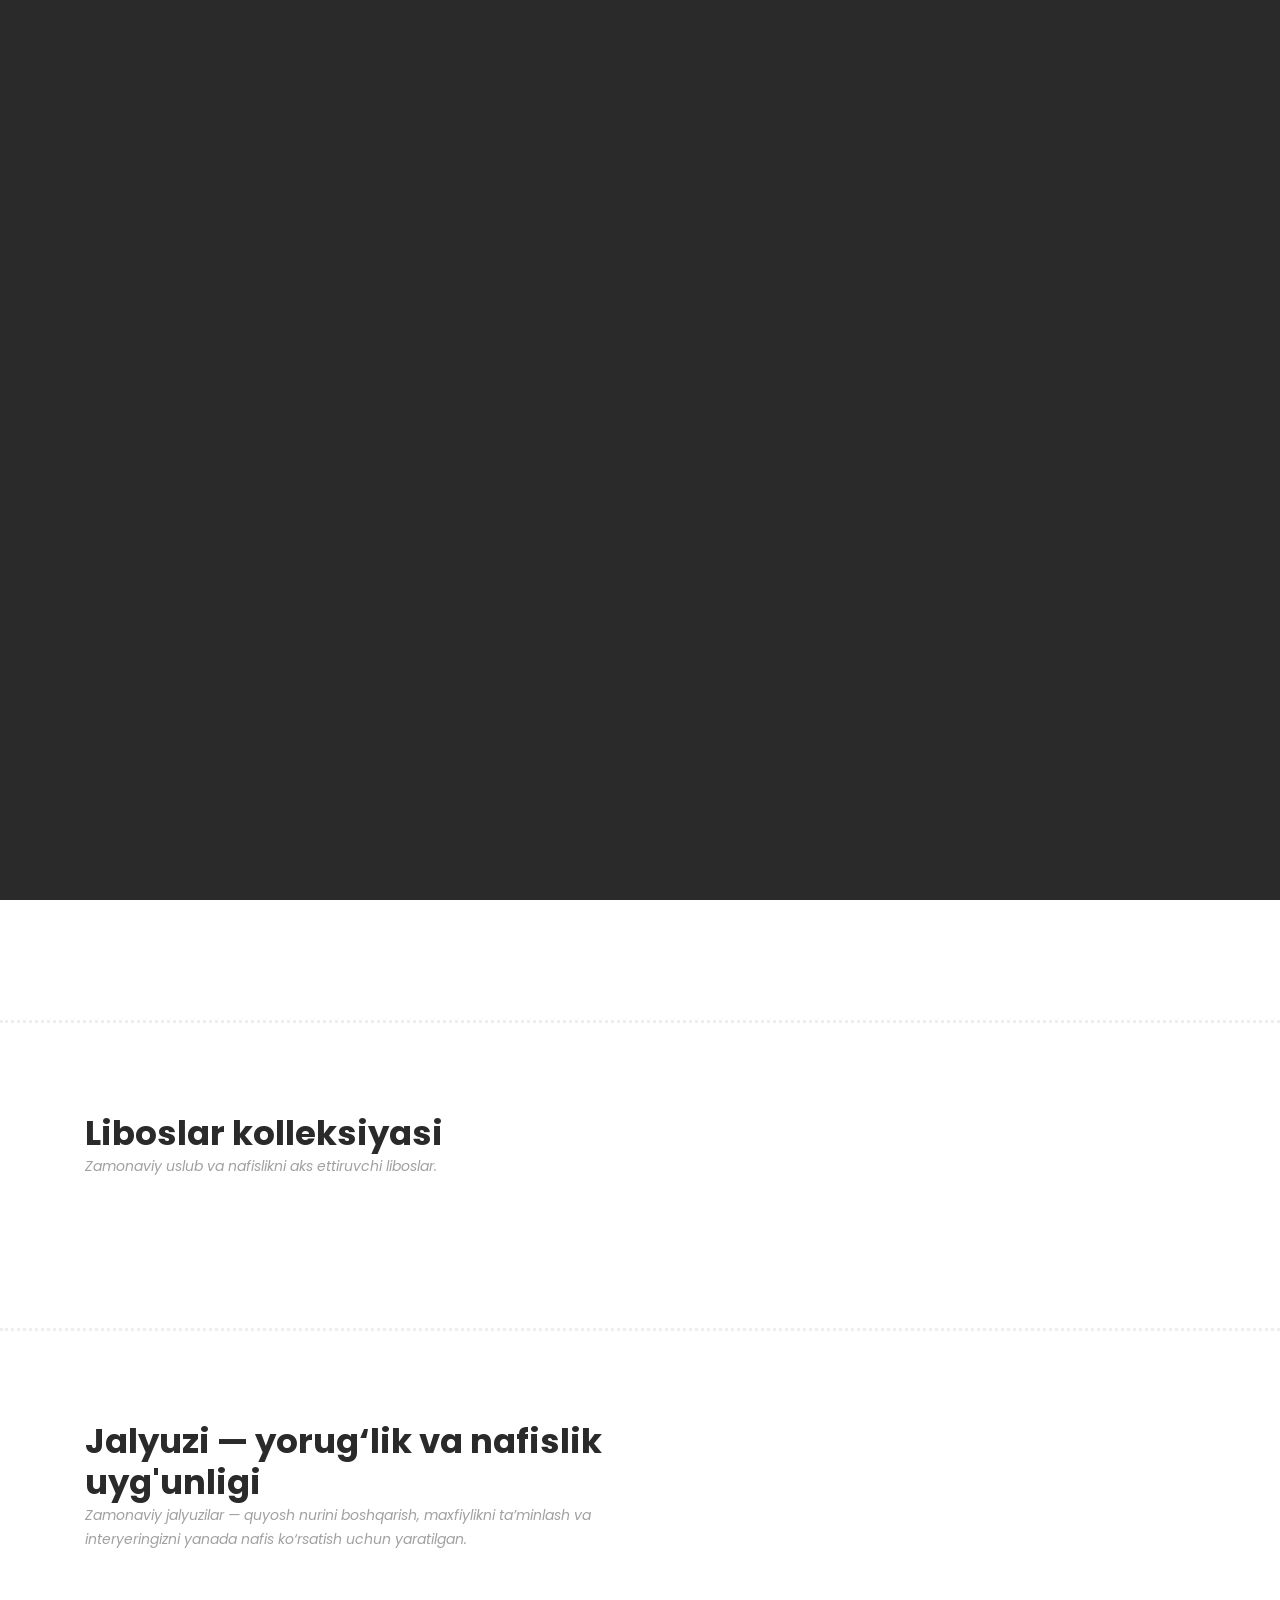
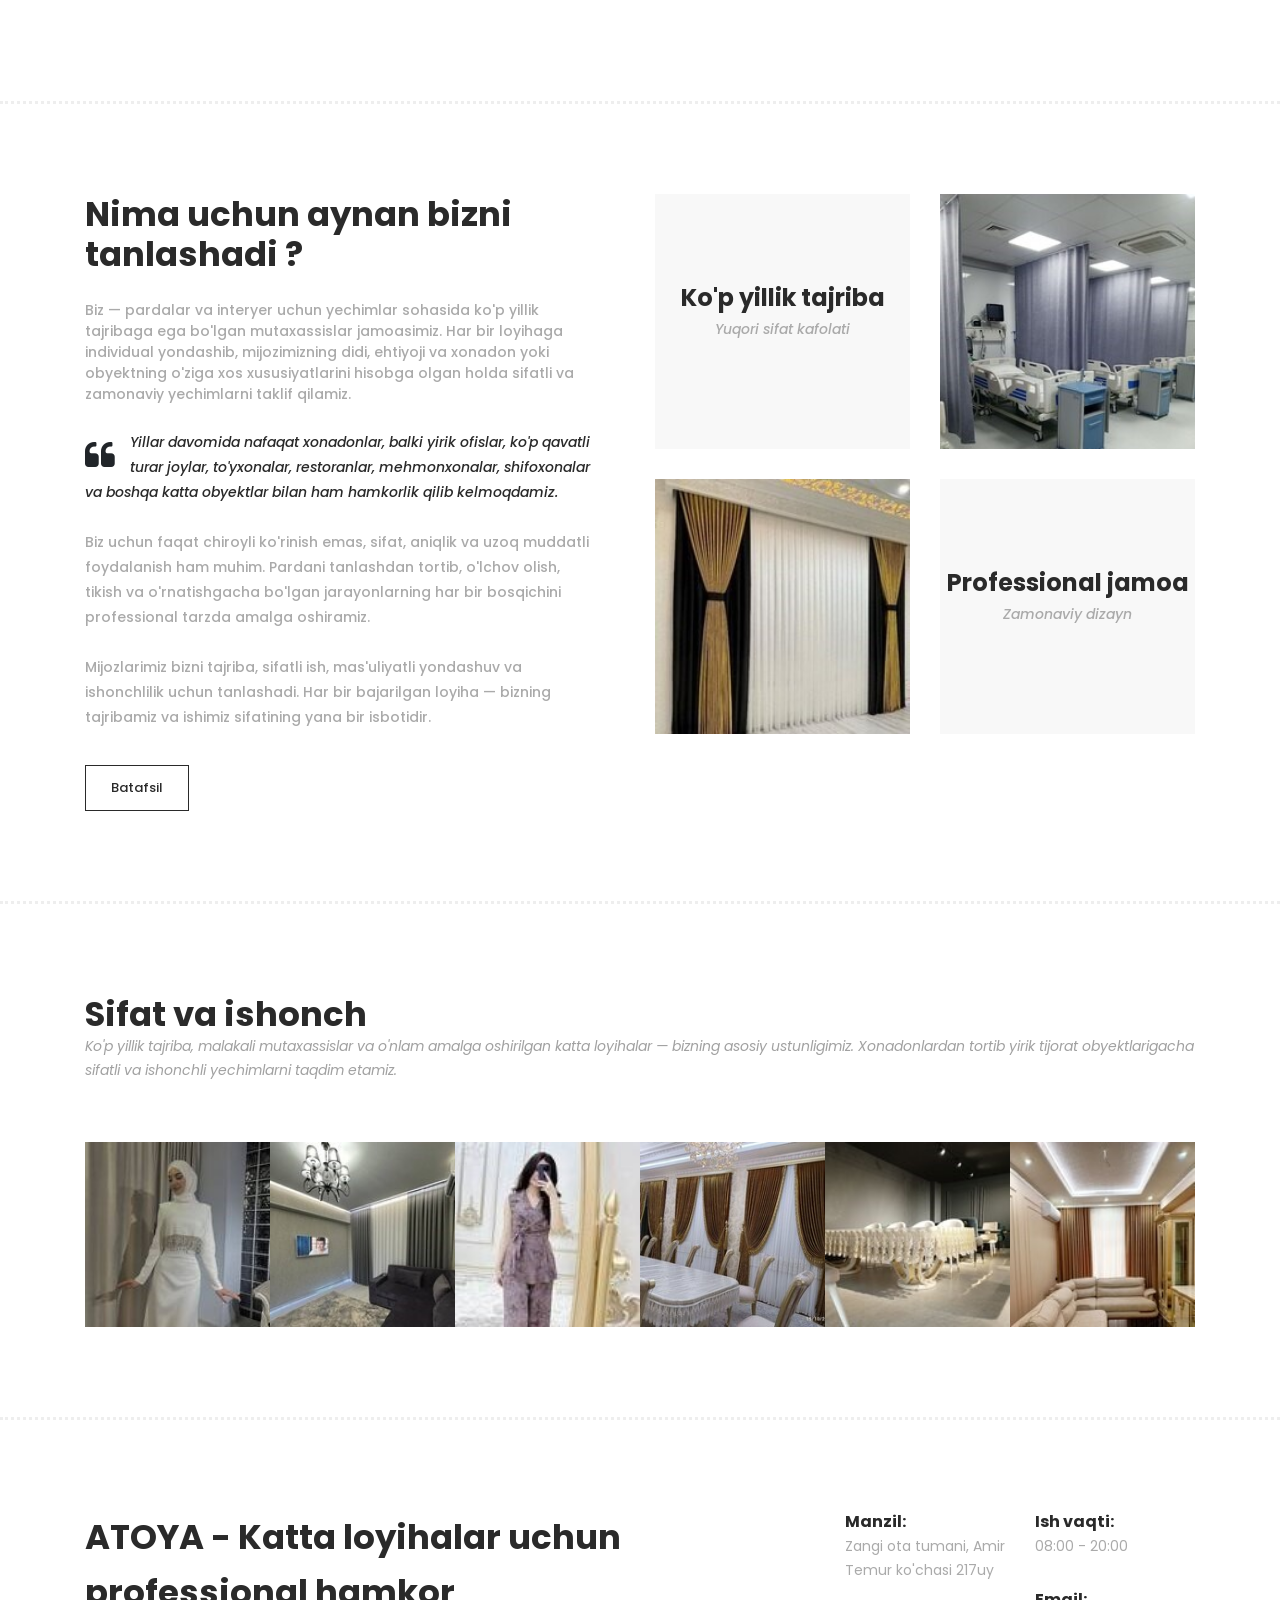
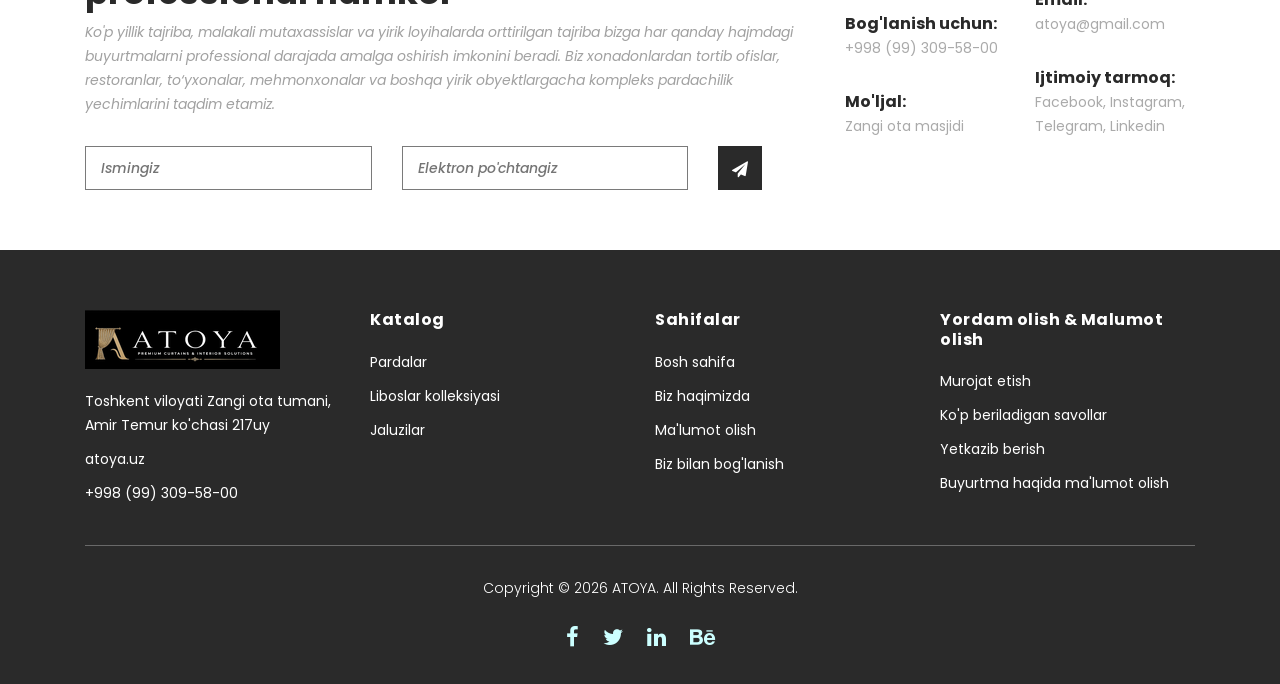
==== index.html @ b6d8e3b8 "Initial ATOYA website" ====
<!DOCTYPE html>
<html lang="en">

  <head>

    <meta charset="utf-8">
    <meta name="viewport" content="width=device-width, initial-scale=1, shrink-to-fit=no">
    <meta name="description" content="ATOYA — Toshkentda pardalar va interyer uchun zamonaviy yechimlar. Xonadonlar, ofislar, restoranlar, mehmonxonalar va yirik obyektlar uchun sifatli pardalar, professional tikuv va o‘rnatish xizmatlari.">
    <meta name="author" content="ATOYA">
    <title>ATOYA — Pardalar va interyer yechimlari | Toshkent</title>
    <link rel="canonical" href="https://atoya.uz/">
    
    <link href="https://fonts.googleapis.com/css?family=Poppins:100,200,300,400,500,600,700,800,900&display=swap" rel="stylesheet">



    <!-- Additional CSS Files -->
    <link rel="stylesheet" type="text/css" href="assets/css/bootstrap.min.css">

    <link rel="stylesheet" type="text/css" href="assets/css/font-awesome.css">

    <link rel="stylesheet" href="assets/css/templatemo-hexashop.css">

    <link rel="stylesheet" href="assets/css/owl-carousel.css">

    <link rel="stylesheet" href="assets/css/lightbox.css">

    <link rel="stylesheet" href="assets/css/custom.css">
<!--



https://atoya.uz

-->
    </head>
    
    <body>
    
    <!-- ***** Preloader Start ***** -->
    <div id="preloader">
        <div class="jumper">
            <div></div>
            <div></div>
            <div></div>
        </div>
    </div>  
    <!-- ***** Preloader End ***** -->
    
    
    <!-- ***** Header Area Start ***** -->
    <header class="header-area header-sticky">
        <div class="container">
            <div class="row">
                <div class="col-12">
                    <nav class="main-nav">
                        <!-- ***** Logo Start ***** -->
                        <a href="index.html" class="logo">
                            <img src="assets/images/with-logo.png">
                        </a>
                        <!-- ***** Logo End ***** -->
                        <!-- ***** Menu Start ***** -->
                        <ul class="nav">
                            <li class="scroll-to-section"><a href="#top" class="active">Bosh sahifa</a></li>
                            <li class="scroll-to-section"><a href="#men">Pardalar</a></li>
                            <li class="scroll-to-section"><a href="#women">Nafis liboslar</a></li>
                            <li class="scroll-to-section"><a href="#kids">Jalyuzi</a></li>
                            <li class="submenu">
                                <a href="javascript:;">Pages</a>
                                <ul>
                                    <li><a href="#">Biz haqimizda</a></li>
                                    <li><a href="#">Products</a></li>
                                    <li><a href="#">Single Product</a></li>
                                    <li><a href="#">Contact Us</a></li>
                                </ul>
                            </li>
                            <!-- Telefon -->
                        <li class="header-phone">
                            <a href="tel:+998993095800">
                                +998 (99) 309-58-00
                            </a>
                        </li>

                        <!-- Tillar -->
                        <li class="header-languages">
                            <a href="#" class="active">UZ</a>
                            <a href="#">RU</a>
                        </li>
                    </ul>
                    <!-- Mobile menu -->
                     <a class="menu-trigger">
                        <span>Menu</span>
                    </a>     
                </nav>
            </div>
        </div>
    </div>
</header>
    <!-- ***** Header Area End ***** -->

    <!-- ***** Main Banner Area Start ***** -->
    <div class="main-banner" id="top">
        <div class="container-fluid">
            <div class="row">
                <div class="col-lg-6">
                    <div class="left-content">
                        <div class="thumb">
                            <div class="inner-content">
                                <h4>Parda emas — makoningiz xarakteri</h4>
                                <span>Did, sifat va mahorat uyg'unligida yaratilgan pardalar</span>
                                <div class="main-border-button">
                                    <a href="#">Bepul konsultatsiya!</a>
                                </div>
                            </div>
                            <img src="assets/images/home/01.jpg" alt="ATOYA zamonaviy pardalar va interyer yechimlari">
                        </div>
                    </div>
                </div>
                <div class="col-lg-6">
                    <div class="right-content">
                        <div class="row">
                            <div class="col-lg-6">
                                <div class="right-first-image">
                                    <div class="thumb">
                                        <div class="inner-content">
                                            <h4>Nafis liboslar kolleksiyasi</h4>
                                            <span>Ayollar, qizlar va kelinlar uchun o'ziga xos uslub</span>
                                        </div>
                                        <div class="hover-content">
                                            <div class="inner">
                                                <h4>Ayollar va qizlar uchun</h4>
                                                <p>Zamonaviy va nafis uslubdagi kundalik, bayramona hamda maxsus liboslar.</p>
                                                <div class="main-border-button">
                                                    <a href="#women">Batafsil</a>
                                                </div>
                                            </div>
                                        </div>
                                        <img src="assets/images/baner-right-image-01.jpg" alt="ATOYA zamonaviy pardalar va interyer yechimlari">
                                    </div>
                                </div>
                            </div>
                            <div class="col-lg-6">
                                <div class="right-first-image">
                                    <div class="thumb">
                                        <div class="inner-content">
                                            <h4>Erkaklar kolleksiyasi</h4>
                                            <span>Klassika va zamonaviylik uyg'unligi</span>
                                        </div>
                                        <div class="hover-content">
                                            <div class="inner">
                                                <h4>Erkaklar uchun</h4>
                                                <p>Erkakona uslub, zamonaviy did.</p>
                                                <div class="main-border-button">
                                                    <a href="#">Tez orada!</a>
                                                </div>
                                            </div>
                                        </div>
                                        <img src="assets/images/baner-right-image-02.jpg">
                                    </div>
                                </div>
                            </div>
                            <div class="col-lg-6">
                                <div class="right-first-image">
                                    <div class="thumb">
                                        <div class="inner-content">
                                            <h4>Bolalar kolleksiyasi</h4>
                                            <span>Bolalikning har bir lahzasiga o'ziga xos uslub</span>
                                        </div>
                                        <div class="hover-content">
                                            <div class="inner">
                                                <h4>Bolalar kolleksiyasi</h4>
                                                <p>Har bir kichkintoy uchun o'ziga xos uslub.</p>
                                                <div class="main-border-button">
                                                    <a href="#">Tez orada!</a>
                                                </div>
                                            </div>
                                        </div>
                                        <img src="assets/images/baner-right-image-03.jpg">
                                    </div>
                                </div>
                            </div>
                            <div class="col-lg-6">
                                <div class="right-first-image">
                                    <div class="thumb">
                                        <div class="inner-content">
                                            <h4>Jalyuzi</h4>
                                            <span>Uyingiz yoki ofisingiz uchun sifatli jalyuzi</span>
                                        </div>
                                        <div class="hover-content">
                                            <div class="inner">
                                                <h4>Zamonaviy jalyuzilar</h4>
                                                <p>Yorug‘likni boshqarish va interyerga nafislik qo‘shishning zamonaviy usuli.</p>
                                                <div class="main-border-button">
                                                    <a href="#kids">Batafsil</a>
                                                </div>
                                            </div>
                                        </div>
                                        <img src="assets/images/home/05.jpg" alt="ATOYA zamonaviy pardalar va interyer yechimlari">
                                    </div>
                                </div>
                            </div>
                        </div>
                    </div>
                </div>
            </div>
        </div>
    </div>
    <!-- ***** Main Banner Area End ***** -->

    <!-- ***** Men Area Starts ***** -->
    <section class="section" id="men">
        <div class="container">
            <div class="row">
                <div class="col-lg-6">
                    <div class="section-heading">
                        <h2>Nafislik kolleksiyasi</h2>
                        <span>Toshkentda zamonaviy pardalar, parda tikish va individual buyurtma xizmatlari. Xonadonlar, ofislar, restoranlar, mehmonxonalar va katta obyektlar uchun sifatli interyer yechimlari.</span>
                    </div>
                </div>
            </div>
        </div>
        <div class="container">
            <div class="row">
                <div class="col-lg-12">
                    <div class="men-item-carousel">
                        <div class="owl-men-item owl-carousel">
                            <div class="item">
                                <div class="thumb">
                                    <div class="hover-content">
                                        <ul>
                                            <li><a href="single-product.html"><i class="fa fa-eye"></i></a></li>
                                            <li><a href="single-product.html"><i class="fa fa-star"></i></a></li>
                                            <li><a href="single-product.html"><i class="fa fa-shopping-cart"></i></a></li>
                                        </ul>
                                    </div>
                                    <img src="assets/images/pardalar/01.jpg" alt="ATOYA zamonaviy pardalar va interyer yechimlari">
                                </div>
                                <div class="down-content">
                                    <h4>Blackout pardalar</h4>
                                    <!--<span>$0.00</span>-->
                                    <ul class="stars">
                                        <li><i class="fa fa-star"></i></li>
                                        <li><i class="fa fa-star"></i></li>
                                        <li><i class="fa fa-star"></i></li>
                                        <li><i class="fa fa-star"></i></li>
                                        <li><i class="fa fa-star"></i></li>
                                    </ul>
                                </div>
                            </div>
                            <div class="item">
                                <div class="thumb">
                                    <div class="hover-content">
                                        <ul>
                                            <li><a href="single-product.html"><i class="fa fa-eye"></i></a></li>
                                            <li><a href="single-product.html"><i class="fa fa-star"></i></a></li>
                                            <li><a href="single-product.html"><i class="fa fa-shopping-cart"></i></a></li>
                                        </ul>
                                    </div>
                                    <img src="assets/images/pardalar/02.jpg" alt="ATOYA zamonaviy pardalar va interyer yechimlari">
                                </div>
                                <div class="down-content">
                                    <h4>Klassik pardalar</h4>
                                    <!--<span>$0.00</span>-->
                                    <ul class="stars">
                                        <li><i class="fa fa-star"></i></li>
                                        <li><i class="fa fa-star"></i></li>
                                        <li><i class="fa fa-star"></i></li>
                                        <li><i class="fa fa-star"></i></li>
                                        <li><i class="fa fa-star"></i></li>
                                    </ul>
                                </div>
                            </div>
                            <div class="item">
                                <div class="thumb">
                                    <div class="hover-content">
                                        <ul>
                                            <li><a href="single-product.html"><i class="fa fa-eye"></i></a></li>
                                            <li><a href="single-product.html"><i class="fa fa-star"></i></a></li>
                                            <li><a href="single-product.html"><i class="fa fa-shopping-cart"></i></a></li>
                                        </ul>
                                    </div>
                                    <img src="assets/images/pardalar/03.jpg" alt="ATOYA zamonaviy pardalar va interyer yechimlari">
                                </div>
                                <div class="down-content">
                                    <h4>Teatralka pardalar</h4>
                                    <!--<span>$0.00</span>-->
                                    <ul class="stars">
                                        <li><i class="fa fa-star"></i></li>
                                        <li><i class="fa fa-star"></i></li>
                                        <li><i class="fa fa-star"></i></li>
                                        <li><i class="fa fa-star"></i></li>
                                        <li><i class="fa fa-star"></i></li>
                                    </ul>
                                </div>
                            </div>
                            <div class="item">
                                <div class="thumb">
                                    <div class="hover-content">
                                        <ul>
                                            <li><a href="single-product.html"><i class="fa fa-eye"></i></a></li>
                                            <li><a href="single-product.html"><i class="fa fa-star"></i></a></li>
                                            <li><a href="single-product.html"><i class="fa fa-shopping-cart"></i></a></li>
                                        </ul>
                                    </div>
                                    <img src="assets/images/pardalar/04.jpg" alt="ATOYA zamonaviy pardalar va interyer yechimlari">
                                </div>
                                <div class="down-content">
                                    <h4>Luversak pardalar</h4>
                                    <!--<span>$0.00</span>-->
                                    <ul class="stars">
                                        <li><i class="fa fa-star"></i></li>
                                        <li><i class="fa fa-star"></i></li>
                                        <li><i class="fa fa-star"></i></li>
                                        <li><i class="fa fa-star"></i></li>
                                        <li><i class="fa fa-star"></i></li>
                                    </ul>
                                </div>
                            </div>
                        </div>
                    </div>
                </div>
            </div>
        </div>
    </section>
    <!-- ***** Men Area Ends ***** -->

    <!-- ***** Women Area Starts ***** -->
    <section class="section" id="women">
        <div class="container">
            <div class="row">
                <div class="col-lg-6">
                    <div class="section-heading">
                        <h2>Liboslar kolleksiyasi</h2>
                        <span>Zamonaviy uslub va nafislikni aks ettiruvchi liboslar.</span>
                    </div>
                </div>
            </div>
        </div>
        <div class="container">
            <div class="row">
                <div class="col-lg-12">
                    <div class="women-item-carousel">
                        <div class="owl-women-item owl-carousel">
                            <div class="item">
                                <div class="thumb">
                                    <div class="hover-content">
                                        <ul>
                                            <li><a href="single-product.html"><i class="fa fa-eye"></i></a></li>
                                            <li><a href="single-product.html"><i class="fa fa-star"></i></a></li>
                                            <li><a href="single-product.html"><i class="fa fa-shopping-cart"></i></a></li>
                                        </ul>
                                    </div>
                                    <img src="assets/images/ayollar/01.jpg" alt="">
                                </div>
                                <div class="down-content">
                                    <h4>Bayramona koylaklar</h4>
                                    <!--<span>$0.00</span>-->
                                    <ul class="stars">
                                        <li><i class="fa fa-star"></i></li>
                                        <li><i class="fa fa-star"></i></li>
                                        <li><i class="fa fa-star"></i></li>
                                        <li><i class="fa fa-star"></i></li>
                                        <li><i class="fa fa-star"></i></li>
                                    </ul>
                                </div>
                            </div>
                            <div class="item">
                                <div class="thumb">
                                    <div class="hover-content">
                                        <ul>
                                            <li><a href="single-product.html"><i class="fa fa-eye"></i></a></li>
                                            <li><a href="single-product.html"><i class="fa fa-star"></i></a></li>
                                            <li><a href="single-product.html"><i class="fa fa-shopping-cart"></i></a></li>
                                        </ul>
                                    </div>
                                    <img src="assets/images/ayollar/02.jpg" alt="">
                                </div>
                                <div class="down-content">
                                    <h4>Kelinlar uchun koylaklar</h4>
                                    <!--<span>$0.00</span>-->
                                    <ul class="stars">
                                        <li><i class="fa fa-star"></i></li>
                                        <li><i class="fa fa-star"></i></li>
                                        <li><i class="fa fa-star"></i></li>
                                        <li><i class="fa fa-star"></i></li>
                                        <li><i class="fa fa-star"></i></li>
                                    </ul>
                                </div>
                            </div>
                            <div class="item">
                                <div class="thumb">
                                    <div class="hover-content">
                                        <ul>
                                            <li><a href="single-product.html"><i class="fa fa-eye"></i></a></li>
                                            <li><a href="single-product.html"><i class="fa fa-star"></i></a></li>
                                            <li><a href="single-product.html"><i class="fa fa-shopping-cart"></i></a></li>
                                        </ul>
                                    </div>
                                    <img src="assets/images/ayollar/03.jpg" alt="">
                                </div>
                                <div class="down-content">
                                    <h4>Qizlar uchun koylaklar</h4>
                                    <!--<span>$0.00</span>-->
                                    <ul class="stars">
                                        <li><i class="fa fa-star"></i></li>
                                        <li><i class="fa fa-star"></i></li>
                                        <li><i class="fa fa-star"></i></li>
                                        <li><i class="fa fa-star"></i></li>
                                        <li><i class="fa fa-star"></i></li>
                                    </ul>
                                </div>
                            </div>
                            <div class="item">
                                <div class="thumb">
                                    <div class="hover-content">
                                        <ul>
                                            <li><a href="single-product.html"><i class="fa fa-eye"></i></a></li>
                                            <li><a href="single-product.html"><i class="fa fa-star"></i></a></li>
                                            <li><a href="single-product.html"><i class="fa fa-shopping-cart"></i></a></li>
                                        </ul>
                                    </div>
                                    <img src="assets/images/ayollar/04.jpg" alt="">
                                </div>
                                <div class="down-content">
                                    <h4>Kelinlar uchun koylaklar</h4>
                                    <!--<span>$0.00</span>-->
                                    <ul class="stars">
                                        <li><i class="fa fa-star"></i></li>
                                        <li><i class="fa fa-star"></i></li>
                                        <li><i class="fa fa-star"></i></li>
                                        <li><i class="fa fa-star"></i></li>
                                        <li><i class="fa fa-star"></i></li>
                                    </ul>
                                </div>
                            </div>
                        </div>
                    </div>
                </div>
            </div>
        </div>
    </section>
    <!-- ***** Women Area Ends ***** -->

    <!-- ***** Kids Area Starts ***** -->
    <section class="section" id="kids">
        <div class="container">
            <div class="row">
                <div class="col-lg-6">
                    <div class="section-heading">
                        <h2>Jalyuzi — yorug‘lik va nafislik uyg'unligi</h2>
                        <span>Zamonaviy jalyuzilar — quyosh nurini boshqarish, maxfiylikni ta’minlash va interyeringizni yanada nafis ko‘rsatish uchun yaratilgan.</span>
                    </div>
                </div>
            </div>
        </div>
        <div class="container">
            <div class="row">
                <div class="col-lg-12">
                    <div class="kid-item-carousel">
                        <div class="owl-kid-item owl-carousel">
                            <div class="item">
                                <div class="thumb">
                                    <div class="hover-content">
                                        <ul>
                                            <li><a href="single-product.html"><i class="fa fa-eye"></i></a></li>
                                            <li><a href="single-product.html"><i class="fa fa-star"></i></a></li>
                                            <li><a href="single-product.html"><i class="fa fa-shopping-cart"></i></a></li>
                                        </ul>
                                    </div>
                                    <img src="assets/images/jaluzi/01.jpg" alt="">
                                </div>
                                <div class="down-content">
                                    <h4>Gorizontal jaluzi</h4>
                                    <!--<span>$0.00</span>-->
                                    <ul class="stars">
                                        <li><i class="fa fa-star"></i></li>
                                        <li><i class="fa fa-star"></i></li>
                                        <li><i class="fa fa-star"></i></li>
                                        <li><i class="fa fa-star"></i></li>
                                        <li><i class="fa fa-star"></i></li>
                                    </ul>
                                </div>
                            </div>
                            <div class="item">
                                <div class="thumb">
                                    <div class="hover-content">
                                        <ul>
                                            <li><a href="single-product.html"><i class="fa fa-eye"></i></a></li>
                                            <li><a href="single-product.html"><i class="fa fa-star"></i></a></li>
                                            <li><a href="single-product.html"><i class="fa fa-shopping-cart"></i></a></li>
                                        </ul>
                                    </div>
                                    <img src="assets/images/jaluzi/02.jpg" alt="">
                                </div>
                                <div class="down-content">
                                    <h4>Rimskiy jaluzi</h4>
                                    <!--<span>$0.00</span>-->
                                    <ul class="stars">
                                        <li><i class="fa fa-star"></i></li>
                                        <li><i class="fa fa-star"></i></li>
                                        <li><i class="fa fa-star"></i></li>
                                        <li><i class="fa fa-star"></i></li>
                                        <li><i class="fa fa-star"></i></li>
                                    </ul>
                                </div>
                            </div>
                            <div class="item">
                                <div class="thumb">
                                    <div class="hover-content">
                                        <ul>
                                            <li><a href="single-product.html"><i class="fa fa-eye"></i></a></li>
                                            <li><a href="single-product.html"><i class="fa fa-star"></i></a></li>
                                            <li><a href="single-product.html"><i class="fa fa-shopping-cart"></i></a></li>
                                        </ul>
                                    </div>
                                    <img src="assets/images/jaluzi/03.jpg" alt="">
                                </div>
                                <div class="down-content">
                                    <h4>Rollo jaluzi</h4>
                                    <!--<span>$0.00</span>-->
                                    <ul class="stars">
                                        <li><i class="fa fa-star"></i></li>
                                        <li><i class="fa fa-star"></i></li>
                                        <li><i class="fa fa-star"></i></li>
                                        <li><i class="fa fa-star"></i></li>
                                        <li><i class="fa fa-star"></i></li>
                                    </ul>
                                </div>
                            </div>
                            <div class="item">
                                <div class="thumb">
                                    <div class="hover-content">
                                        <ul>
                                            <li><a href="single-product.html"><i class="fa fa-eye"></i></a></li>
                                            <li><a href="single-product.html"><i class="fa fa-star"></i></a></li>
                                            <li><a href="single-product.html"><i class="fa fa-shopping-cart"></i></a></li>
                                        </ul>
                                    </div>
                                    <img src="assets/images/jaluzi/04.jpg" alt="">
                                </div>
                                <div class="down-content">
                                    <h4>Vertikal jaluzi</h4>
                                    <!--<span>$0.00</span>-->
                                    <ul class="stars">
                                        <li><i class="fa fa-star"></i></li>
                                        <li><i class="fa fa-star"></i></li>
                                        <li><i class="fa fa-star"></i></li>
                                        <li><i class="fa fa-star"></i></li>
                                        <li><i class="fa fa-star"></i></li>
                                    </ul>
                                </div>
                            </div>
                        </div>
                    </div>
                </div>
            </div>
        </div>
    </section>
    <!-- ***** Kids Area Ends ***** -->

    <!-- ***** Explore Area Starts ***** -->
    <section class="section" id="explore">
        <div class="container">
            <div class="row">
                <div class="col-lg-6">
                    <div class="left-content">
                        <h2>Nima uchun aynan bizni tanlashadi ?</h2>
                        <span>Biz — pardalar va interyer uchun yechimlar sohasida ko'p yillik tajribaga ega bo'lgan mutaxassislar jamoasimiz. Har bir loyihaga individual yondashib, mijozimizning didi, ehtiyoji va xonadon yoki obyektning o'ziga xos xususiyatlarini hisobga olgan holda sifatli va zamonaviy yechimlarni taklif qilamiz.</span>
                        <div class="quote">
                            <i class="fa fa-quote-left"></i><p>Yillar davomida nafaqat xonadonlar, balki yirik ofislar, ko'p qavatli turar joylar, to'yxonalar, restoranlar, mehmonxonalar, shifoxonalar va boshqa katta obyektlar bilan ham hamkorlik qilib kelmoqdamiz.</p>
                        </div>
                        <p>Biz uchun faqat chiroyli ko'rinish emas, sifat, aniqlik va uzoq muddatli foydalanish ham muhim. Pardani tanlashdan tortib, o'lchov olish, tikish va o'rnatishgacha bo'lgan jarayonlarning har bir bosqichini professional tarzda amalga oshiramiz.</p>
                        <p>Mijozlarimiz bizni tajriba, sifatli ish, mas'uliyatli yondashuv va ishonchlilik uchun tanlashadi. Har bir bajarilgan loyiha — bizning tajribamiz va ishimiz sifatining yana bir isbotidir.</p>
                        <div class="main-border-button">
                            <a href="#">Batafsil</a>
                        </div>
                    </div>
                </div>
                <div class="col-lg-6">
                    <div class="right-content">
                        <div class="row">
                            <div class="col-lg-6">
                                <div class="leather">
                                    <h4>Ko'p yillik tajriba</h4>
                                    <span>Yuqori sifat kafolati</span>
                                </div>
                            </div>
                            <div class="col-lg-6">
                                <div class="first-image">
                                    <img src="assets/images/nma uchun bizni/01.jpg" alt="">
                                </div>
                            </div>
                            <div class="col-lg-6">
                                <div class="second-image">
                                    <img src="assets/images/nma uchun bizni/02.jpg" alt="">
                                </div>
                            </div>
                            <div class="col-lg-6">
                                <div class="types">
                                    <h4>Professional jamoa</h4>
                                    <span>Zamonaviy dizayn</span>
                                </div>
                            </div>
                        </div>
                    </div>
                </div>
            </div>
        </div>
    </section>
    <!-- ***** Explore Area Ends ***** -->

    <!-- ***** Social Area Starts ***** -->
    <section class="section" id="social">
        <div class="container">
            <div class="row">
                <div class="col-lg-12">
                    <div class="section-heading">
                        <h2>Sifat va ishonch</h2>
                        <span>Ko'p yillik tajriba, malakali mutaxassislar va o'nlam amalga oshirilgan katta loyihalar — bizning asosiy ustunligimiz. Xonadonlardan tortib yirik tijorat obyektlarigacha sifatli va ishonchli yechimlarni taqdim etamiz.</span>
                    </div>
                </div>
            </div>
        </div>
        <div class="container">
            <div class="row images">
                <div class="col-2">
                    <div class="thumb">
                        <div class="icon">
                            <a href="https://www.instagram.com/atoya.uz?igsi=bTBwMnZreWVxa3k=">
                                <h6>Batafsil</h6>
                                <i class="fa fa-instagram"></i>
                            </a>
                        </div>
                        <img src="assets/images/instagram/01.jpg" alt="">
                    </div>
                </div>
                <div class="col-2">
                    <div class="thumb">
                        <div class="icon">
                            <a href="https://www.instagram.com/atoya.uz?igsi=bTBwMnZreWVxa3k=">
                                <h6>Batafsil</h6>
                                <i class="fa fa-instagram"></i>
                            </a>
                        </div>
                        <img src="assets/images/instagram/02.jpg" alt="">
                    </div>
                </div>
                <div class="col-2">
                    <div class="thumb">
                        <div class="icon">
                            <a href="https://www.instagram.com/atoya.uz?igsi=bTBwMnZreWVxa3k=">
                                <h6>Batafsil</h6>
                                <i class="fa fa-instagram"></i>
                            </a>
                        </div>
                        <img src="assets/images/instagram/03.jpg" alt="">
                    </div>
                </div>
                <div class="col-2">
                    <div class="thumb">
                        <div class="icon">
                            <a href="https://www.instagram.com/atoya.uz?igsi=bTBwMnZreWVxa3k=">
                                <h6>Makeup</h6>
                                <i class="fa fa-instagram"></i>
                            </a>
                        </div>
                        <img src="assets/images/instagram/04.jpg" alt="">
                    </div>
                </div>
                <div class="col-2">
                    <div class="thumb">
                        <div class="icon">
                            <a href="https://www.instagram.com/atoya.uz?igsi=bTBwMnZreWVxa3k=">
                                <h6>Batafsil</h6>
                                <i class="fa fa-instagram"></i>
                            </a>
                        </div>
                        <img src="assets/images/instagram/05.jpg" alt="">
                    </div>
                </div>
                <div class="col-2">
                    <div class="thumb">
                        <div class="icon">
                            <a href="https://www.instagram.com/atoya.uz?igsi=bTBwMnZreWVxa3k=">
                                <h6>Batafsil</h6>
                                <i class="fa fa-instagram"></i>
                            </a>
                        </div>
                        <img src="assets/images/instagram/06.jpg" alt="">
                    </div>
                </div>
            </div>
        </div>
    </section>
    <!-- ***** Social Area Ends ***** -->

    <!-- ***** Subscribe Area Starts ***** -->
    <div class="subscribe">
        <div class="container">
            <div class="row">
                <div class="col-lg-8">
                    <div class="section-heading">
                        <h2>ATOYA - Katta loyihalar uchun professional hamkor</h2>
                        <span>Ko'p yillik tajriba, malakali mutaxassislar va yirik loyihalarda orttirilgan tajriba bizga har qanday hajmdagi buyurtmalarni professional darajada amalga oshirish imkonini beradi. Biz xonadonlardan tortib ofislar, restoranlar, to‘yxonalar, mehmonxonalar va boshqa yirik obyektlargacha kompleks pardachilik yechimlarini taqdim etamiz.</span>
                    </div>
                    <form id="subscribe" action="" method="get">
                        <div class="row">
                          <div class="col-lg-5">
                            <fieldset>
                              <input name="name" type="text" id="name" placeholder="Ismingiz" required="">
                            </fieldset>
                          </div>
                          <div class="col-lg-5">
                            <fieldset>
                              <input name="email" type="text" id="email" pattern="[^ @]*@[^ @]*" placeholder="Elektron po'chtangiz" required="">
                            </fieldset>
                          </div>
                          <div class="col-lg-2">
                            <fieldset>
                              <button type="submit" id="form-submit" class="main-dark-button"><i class="fa fa-paper-plane"></i></button>
                            </fieldset>
                          </div>
                        </div>
                    </form>
                </div>
                <div class="col-lg-4">
                    <div class="row">
                        <div class="col-6">
                            <ul>
                                <li>Manzil:<br><span>Zangi ota tumani, Amir Temur ko'chasi 217uy</span></li>
                                <li>Bog'lanish uchun:<br><span>+998 (99) 309-58-00</span></li>
                                <li>Mo'ljal:<br><span>Zangi ota masjidi</span></li>
                            </ul>
                        </div>
                        <div class="col-6">
                            <ul>
                                <li>Ish vaqti:<br><span>08:00 - 20:00 </span></li>
                                <li>Email:<br><span>atoya@gmail.com</span></li>
                                <li>Ijtimoiy tarmoq:<br><span><a href="#">Facebook</a>, <a href="https://www.instagram.com/atoya.uz?igsi=bTBwMnZreWVxa3k=">Instagram</a>, <a href="">Telegram</a>, <a href="#">Linkedin</a></span></li>
                            </ul>
                        </div>
                    </div>
                </div>
            </div>
        </div>
    </div>
    <!-- ***** Subscribe Area Ends ***** -->
    
    <!-- ***** Footer Start ***** -->
    <footer>
        <div class="container">
            <div class="row">
                <div class="col-lg-3">
                    <div class="first-item">
                        <div class="logo">
                            <img src="assets/images/logo.png" alt="hexashop ecommerce templatemo">
                        </div>
                        <ul>
                            <li><a href="#">Toshkent viloyati Zangi ota tumani, Amir Temur ko'chasi 217uy</a></li>
                            <li><a href="#">atoya.uz</a></li>
                            <li><a href="#">+998 (99) 309-58-00</a></li>
                        </ul>
                    </div>
                </div>
                <div class="col-lg-3">
                    <h4>Katalog</h4>
                    <ul>
                        <li><a href="#">Pardalar</a></li>
                        <li><a href="#">Liboslar kolleksiyasi</a></li>
                        <li><a href="#">Jaluzilar</a></li>
                    </ul>
                </div>
                <div class="col-lg-3">
                    <h4>Sahifalar</h4>
                    <ul>
                        <li><a href="#">Bosh sahifa</a></li>
                        <li><a href="#">Biz haqimizda</a></li>
                        <li><a href="#">Ma'lumot olish</a></li>
                        <li><a href="#">Biz bilan bog'lanish</a></li>
                    </ul>
                </div>
                <div class="col-lg-3">
                    <h4>Yordam olish &amp; Malumot olish</h4>
                    <ul>
                        <li><a href="#">Murojat etish</a></li>
                        <li><a href="#">Ko'p beriladigan savollar</a></li>
                        <li><a href="#">Yetkazib berish</a></li>
                        <li><a href="#">Buyurtma haqida ma'lumot olish</a></li>
                    </ul>
                </div>
                <div class="col-lg-12">
                    <div class="under-footer">
                        <p>Copyright © 2026 ATOYA. All Rights Reserved. 
                        
                        <ul>
                            <li><a href="#"><i class="fa fa-facebook"></i></a></li>
                            <li><a href="#"><i class="fa fa-twitter"></i></a></li>
                            <li><a href="#"><i class="fa fa-linkedin"></i></a></li>
                            <li><a href="#"><i class="fa fa-behance"></i></a></li>
                        </ul>
                    </div>
                </div>
            </div>
        </div>
    </footer>
    

    <!-- jQuery -->
    <script src="assets/js/jquery-2.1.0.min.js"></script>

    <!-- Bootstrap -->
    <script src="assets/js/popper.js"></script>
    <script src="assets/js/bootstrap.min.js"></script>

    <!-- Plugins -->
    <script src="assets/js/owl-carousel.js"></script>
    <script src="assets/js/accordions.js"></script>
    <script src="assets/js/datepicker.js"></script>
    <script src="assets/js/scrollreveal.min.js"></script>
    <script src="assets/js/waypoints.min.js"></script>
    <script src="assets/js/jquery.counterup.min.js"></script>
    <script src="assets/js/imgfix.min.js"></script> 
    <script src="assets/js/slick.js"></script> 
    <script src="assets/js/lightbox.js"></script> 
    <script src="assets/js/isotope.js"></script> 
    
    <!-- Global Init -->
    <script src="assets/js/custom.js"></script>

    <script>

        $(function() {
            var selectedClass = "";
            $("p").click(function(){
            selectedClass = $(this).attr("data-rel");
            $("#portfolio").fadeTo(50, 0.1);
                $("#portfolio div").not("."+selectedClass).fadeOut();
            setTimeout(function() {
              $("."+selectedClass).fadeIn();
              $("#portfolio").fadeTo(50, 1);
            }, 500);
                
            });
        });

    </script>

  </body>
</html>
---- assets/css/templatemo-hexashop.css ----
/*

TemplateMo 571 Hexashop

https://templatemo.com/tm-571-hexashop

*/

/* ---------------------------------------------
Table of contents
------------------------------------------------
01. font & reset css
02. reset
03. global styles
04. header
05. banner
06. features
07. testimonials
08. contact
09. footer
10. preloader
11. search
12. portfolio

--------------------------------------------- */
/* 
---------------------------------------------
font & reset css
--------------------------------------------- 
*/
@import url("https://fonts.googleapis.com/css?family=Poppins:100,200,300,400,500,600,700,800,900");
/* 
---------------------------------------------
reset
--------------------------------------------- 
*/
html, body, div, span, applet, object, iframe, h1, h2, h3, h4, h5, h6, p, blockquote, div
pre, a, abbr, acronym, address, big, cite, code, del, dfn, em, font, img, ins, kbd, q,
s, samp, small, strike, strong, sub, sup, tt, var, b, u, i, center, dl, dt, dd, ol, ul, li,
figure, header, nav, section, article, aside, footer, figcaption {
  margin: 0;
  padding: 0;
  border: 0;
  outline: 0;
}

.clearfix:after {
  content: ".";
  display: block;
  clear: both;
  visibility: hidden;
  line-height: 0;
  height: 0;
}

.clearfix {
  display: inline-block;
}

html[xmlns] .clearfix {
  display: block;
}

* html .clearfix {
  height: 1%;
}

ul, li {
  padding: 0;
  margin: 0;
  list-style: none;
}

header, nav, section, article, aside, footer, hgroup {
  display: block;
}

* {
  box-sizing: border-box;
}

html, body {
  font-family: 'Poppins', sans-serif;
  font-weight: 400;
  background-color: #fff;
  font-size: 16px;
  -ms-text-size-adjust: 100%;
  -webkit-font-smoothing: antialiased;
  -moz-osx-font-smoothing: grayscale;
}

a {
  text-decoration: none !important;
}

h1, h2, h3, h4, h5, h6 {
  margin-top: 0px;
  margin-bottom: 0px;
}

ul {
  margin-bottom: 0px;
}

p {
  font-size: 14px;
  line-height: 25px;
  color: #2a2a2a;
}

/* 
---------------------------------------------
global styles
--------------------------------------------- 
*/
html,
body {
  background: #fff;
  font-family: 'Poppins', sans-serif;
}

::selection {
  background: #2a2a2a;
  color: #fff;
}

::-moz-selection {
  background: #2a2a2a;
  color: #fff;
}

@media (max-width: 991px) {
  html, body {
    overflow-x: hidden;
  }
  .mobile-top-fix {
    margin-top: 30px;
    margin-bottom: 0px;
  }
  .mobile-bottom-fix {
    margin-bottom: 30px;
  }
  .mobile-bottom-fix-big {
    margin-bottom: 60px;
  }
}

.main-border-button a {
  font-size: 13px;
  color: #fff;
  border: 1px solid #fff;
  padding: 12px 25px;
  display: inline-block;
  font-weight: 500;
  transition: all .3s;
}

.main-border-button a:hover {
  background-color: #fff;
  color: #2a2a2a;
}

.main-white-button a {
  font-size: 13px;
  color: #2a2a2a;
  background-color: #fff;
  padding: 12px 25px;
  display: inline-block;
  border-radius: 3px;
  font-weight: 600;
  transition: all .3s;
}

.main-white-button a:hover {
  opacity: 0.9;
}

.main-text-button a {
  font-size: 13px;
  color: #fff;
  font-weight: 600;
  transition: all .3s;
}

.main-text-button a:hover {
  opacity: 0.9;
}

.section-heading h2 {
  font-size: 34px;
  font-weight: 700;
  color: #2a2a2a;
}

.section-heading span {
  font-size: 14px;
  color: #a1a1a1;
  font-style: italic;
  font-weight: 400;
}



/* 
---------------------------------------------
header
--------------------------------------------- 
*/

.background-header {
  border-bottom: none !important;
  background-color: #fff;
  height: 80px!important;
  position: fixed!important;
  top: 0px;
  left: 0px;
  right: 0px;
  box-shadow: 0px 0px 10px rgba(0,0,0,0.15)!important;
}

.background-header .logo,
.background-header .main-nav .nav li a {
  color: #1e1e1e!important;
}

.background-header .main-nav .nav li:hover a {
  color: #2a2a2a!important;
}

.background-header .nav li a.active {
  color: #2a2a2a!important;
}

.header-area {
  border-bottom: 3px dotted #eee;
  box-shadow: none;
  background-color: #fff;
  position: absolute;
  top: 0px;
  left: 0px;
  right: 0px;
  z-index: 100;
  height: 100px;
  -webkit-transition: all .5s ease 0s;
  -moz-transition: all .5s ease 0s;
  -o-transition: all .5s ease 0s;
  transition: all .5s ease 0s;
}

.header-area .main-nav {
  min-height: 80px;
  background: transparent;
}

.header-area .main-nav .logo {
  line-height: 100px;
  color: #fff;
  font-size: 28px;
  font-weight: 700;
  text-transform: uppercase;
  letter-spacing: 2px;
  float: left;
  -webkit-transition: all 0.3s ease 0s;
  -moz-transition: all 0.3s ease 0s;
  -o-transition: all 0.3s ease 0s;
  transition: all 0.3s ease 0s;
}

.background-header .main-nav .logo {
  line-height: 75px;
}

.background-header .nav {
  margin-top: 20px !important;
}

.header-area .main-nav .nav {
  float: right;
  margin-top: 30px;
  margin-right: 0px;
  background-color: transparent;
  -webkit-transition: all 0.3s ease 0s;
  -moz-transition: all 0.3s ease 0s;
  -o-transition: all 0.3s ease 0s;
  transition: all 0.3s ease 0s;
  position: relative;
  z-index: 999;
}

.header-area .main-nav .nav li {
  padding-left: 15px;
  padding-right: 15px;
}

.header-area .main-nav .nav li:last-child {
  padding-right: 0px;
}

.header-area .main-nav .nav li a {
  display: block;
  font-weight: 600;
  font-size: 15px;
  color: #2a2a2a;
  text-transform: capitalize;
  -webkit-transition: all 0.3s ease 0s;
  -moz-transition: all 0.3s ease 0s;
  -o-transition: all 0.3s ease 0s;
  transition: all 0.3s ease 0s;
  height: 40px;
  line-height: 40px;
  border: transparent;
  letter-spacing: 1px;
}

.header-area .main-nav .nav li a {
  color: #2a2a2a;
}

.header-area .main-nav .nav li:hover a,
.header-area .main-nav .nav li a.active {
  color: #aaa!important;
}

.background-header .main-nav .nav li:hover a,
.background-header .main-nav .nav li a.active {
  color: #aaa!important;
  opacity: 1;
}

.header-area .main-nav .nav li.submenu {
  position: relative;
  padding-right: 30px;
}

.header-area .main-nav .nav li.submenu:after {
  font-family: FontAwesome;
  content: "\f107";
  font-size: 12px;
  color: #2a2a2a;
  position: absolute;
  right: 18px;
  top: 12px;
}

.background-header .main-nav .nav li.submenu:after {
  color: #2a2a2a;
}

.header-area .main-nav .nav li.submenu ul {
  position: absolute;
  width: 200px;
  box-shadow: 0 2px 28px 0 rgba(0, 0, 0, 0.06);
  overflow: hidden;
  top: 50px;
  opacity: 0;
  transform: translateY(+2em);
  visibility: hidden;
  z-index: -1;
  transition: all 0.3s ease-in-out 0s, visibility 0s linear 0.3s, z-index 0s linear 0.01s;
}

.header-area .main-nav .nav li.submenu ul li {
  margin-left: 0px;
  padding-left: 0px;
  padding-right: 0px;
}

.header-area .main-nav .nav li.submenu ul li a {
  opacity: 1;
  display: block;
  background: #f7f7f7;
  color: #2a2a2a!important;
  padding-left: 20px;
  height: 40px;
  line-height: 40px;
  -webkit-transition: all 0.3s ease 0s;
  -moz-transition: all 0.3s ease 0s;
  -o-transition: all 0.3s ease 0s;
  transition: all 0.3s ease 0s;
  position: relative;
  font-size: 13px;
  font-weight: 400;
  border-bottom: 1px solid #eee;
}

.header-area .main-nav .nav li.submenu ul li a:hover {
  background: #fff;
  color: #aaa!important;
  padding-left: 25px;
}

.header-area .main-nav .nav li.submenu ul li a:hover:before {
  width: 3px;
}

.header-area .main-nav .nav li.submenu:hover ul {
  visibility: visible;
  opacity: 1;
  z-index: 1;
  transform: translateY(0%);
  transition-delay: 0s, 0s, 0.3s;
}

.header-area .main-nav .menu-trigger {
  cursor: pointer;
  display: block;
  position: absolute;
  top: 33px;
  width: 32px;
  height: 40px;
  text-indent: -9999em;
  z-index: 99;
  right: 40px;
  display: none;
}

.background-header .main-nav .menu-trigger {
  top: 23px;
}

.header-area .main-nav .menu-trigger span,
.header-area .main-nav .menu-trigger span:before,
.header-area .main-nav .menu-trigger span:after {
  -moz-transition: all 0.4s;
  -o-transition: all 0.4s;
  -webkit-transition: all 0.4s;
  transition: all 0.4s;
  background-color: #1e1e1e;
  display: block;
  position: absolute;
  width: 30px;
  height: 2px;
  left: 0;
}

.background-header .main-nav .menu-trigger span,
.background-header .main-nav .menu-trigger span:before,
.background-header .main-nav .menu-trigger span:after {
  background-color: #1e1e1e;
}

.header-area .main-nav .menu-trigger span:before,
.header-area .main-nav .menu-trigger span:after {
  -moz-transition: all 0.4s;
  -o-transition: all 0.4s;
  -webkit-transition: all 0.4s;
  transition: all 0.4s;
  background-color: #1e1e1e;
  display: block;
  position: absolute;
  width: 30px;
  height: 2px;
  left: 0;
  width: 75%;
}

.background-header .main-nav .menu-trigger span:before,
.background-header .main-nav .menu-trigger span:after {
  background-color: #1e1e1e;
}

.header-area .main-nav .menu-trigger span:before,
.header-area .main-nav .menu-trigger span:after {
  content: "";
}

.header-area .main-nav .menu-trigger span {
  top: 16px;
}

.header-area .main-nav .menu-trigger span:before {
  -moz-transform-origin: 33% 100%;
  -ms-transform-origin: 33% 100%;
  -webkit-transform-origin: 33% 100%;
  transform-origin: 33% 100%;
  top: -10px;
  z-index: 10;
}

.header-area .main-nav .menu-trigger span:after {
  -moz-transform-origin: 33% 0;
  -ms-transform-origin: 33% 0;
  -webkit-transform-origin: 33% 0;
  transform-origin: 33% 0;
  top: 10px;
}

.header-area .main-nav .menu-trigger.active span,
.header-area .main-nav .menu-trigger.active span:before,
.header-area .main-nav .menu-trigger.active span:after {
  background-color: transparent;
  width: 100%;
}

.header-area .main-nav .menu-trigger.active span:before {
  -moz-transform: translateY(6px) translateX(1px) rotate(45deg);
  -ms-transform: translateY(6px) translateX(1px) rotate(45deg);
  -webkit-transform: translateY(6px) translateX(1px) rotate(45deg);
  transform: translateY(6px) translateX(1px) rotate(45deg);
  background-color: #1e1e1e;
}

.background-header .main-nav .menu-trigger.active span:before {
  background-color: #1e1e1e;
}

.header-area .main-nav .menu-trigger.active span:after {
  -moz-transform: translateY(-6px) translateX(1px) rotate(-45deg);
  -ms-transform: translateY(-6px) translateX(1px) rotate(-45deg);
  -webkit-transform: translateY(-6px) translateX(1px) rotate(-45deg);
  transform: translateY(-6px) translateX(1px) rotate(-45deg);
  background-color: #1e1e1e;
}

.background-header .main-nav .menu-trigger.active span:after {
  background-color: #1e1e1e;
}

.header-area.header-sticky {
  min-height: 80px;
}

.header-area .nav {
  margin-top: 30px;
}

.header-area.header-sticky .nav li a.active {
  color: #aaa;
}

@media (max-width: 1200px) {
  .header-area .main-nav .nav li {
    padding-left: 12px;
    padding-right: 12px;
  }
  .header-area .main-nav:before {
    display: none;
  }
}

@media (max-width: 767px) {
  .header-area .main-nav .logo {
    color: #1e1e1e;
  }
  .header-area.header-sticky .nav li a:hover,
  .header-area.header-sticky .nav li a.active {
    color: #aaa!important;
    opacity: 1;
  }
  .header-area.header-sticky .nav li.search-icon a {
    width: 100%;
  }
  .header-area {
    background-color: #f7f7f7;
    padding: 0px 15px;
    height: 100px;
    box-shadow: none;
    text-align: center;
  }
  .header-area .container {
    padding: 0px;
  }
  .header-area .logo {
    margin-left: 30px;
  }
  .header-area .menu-trigger {
    display: block !important;
  }
  .header-area .main-nav {
    overflow: visible;
  }
  .header-area .main-nav .nav {
    float: none;
    clear: both;
    width: 100%;
    display: none;
    -webkit-transition: all 0s ease 0s;
    -moz-transition: all 0s ease 0s;
    -o-transition: all 0s ease 0s;
    transition: all 0s ease 0s;
    margin-left: 0px;
  }
  .header-area .main-nav .nav li:first-child {
    border-top: 1px solid #eee;
  }
  .header-area.header-sticky .nav {
    margin-top: 0px !important;
  }
  .header-area .main-nav .nav li {
    width: 100%;
    background: #fff;
    border-bottom: 1px solid #eee;
    padding-left: 0px !important;
    padding-right: 0px !important;
  }
  .header-area .main-nav .nav li a {
    height: 50px !important;
    line-height: 50px !important;
    padding: 0px !important;
    border: none !important;
    background: #f7f7f7 !important;
    color: #191a20 !important;
  }
  .header-area .main-nav .nav li a:hover {
    background: #eee !important;
    color: #aaa!important;
  }
  .header-area .main-nav .nav li.submenu ul {
    position: relative;
    visibility: inherit;
    opacity: 1;
    z-index: 1;
    transform: translateY(0%);
    transition-delay: 0s, 0s, 0.3s;
    top: 0px;
    width: 100%;
    box-shadow: none;
    height: 0px;
  }
  .header-area .main-nav .nav li.submenu ul li a {
    font-size: 12px;
    font-weight: 400;
  }
  .header-area .main-nav .nav li.submenu ul li a:hover:before {
    width: 0px;
  }
  .header-area .main-nav .nav li.submenu ul.active {
    height: auto !important;
  }
  .header-area .main-nav .nav li.submenu:after {
    color: #3B566E;
    right: 25px;
    font-size: 14px;
    top: 15px;
  }
  .header-area .main-nav .nav li.submenu:hover ul, .header-area .main-nav .nav li.submenu:focus ul {
    height: 0px;
  }
}

@media (min-width: 767px) {
  .header-area .main-nav .nav {
    display: flex !important;
  }
}


/* 
---------------------------------------------
banner
--------------------------------------------- 
*/

.main-banner {
  border-bottom: 3px dotted #eee;
  padding-top: 160px;
  padding-bottom: 30px;
}

.main-banner .left-content .thumb img {
  width: 100%;
  overflow: hidden;
}

.main-banner .left-content .inner-content {
  position: absolute;
  left: 100px;
  top: 50%;
  transform: translateY(-50%);
}

.main-banner .left-content .inner-content h4 {
  color: #fff;
  margin-top: -10px;
  font-size: 52px;
  font-weight: 700;
  margin-bottom: 20px;
}

.main-banner .left-content .inner-content span {
  font-size: 16px;
  color: #fff;
  font-weight: 400;
  font-style: italic;
  display: block;
  margin-bottom: 30px;
}

.main-banner .right-content .right-first-image {
  margin-bottom: 28.5px;
}

.main-banner .right-content .right-first-image .thumb {
  position: relative;
  text-align: center;
}

.main-banner .right-content .right-first-image .thumb img {
  width: 100%;
  overflow: hidden;
}

.main-banner .right-content .right-first-image .thumb .inner-content {
  position: absolute;
  top: 50%;
  transform: translateY(-50%);
  width: 100%;
  text-align: center;
}

.main-banner .right-content .right-first-image .thumb .inner-content h4 {
  color: #fff;
  font-size: 24px;
  font-weight: 700;
  margin-bottom: 15px;
}

.main-banner .right-content .right-first-image .thumb .inner-content span {
  font-size: 16px;
  color: #fff;
  font-style: italic;
}

.main-banner .right-content .right-first-image .thumb .hover-content {
  position: absolute;
  top: 15px;
  right: 15px;
  left: 15px;
  bottom: 15px;
  text-align: center;
  background-color: rgba(42,42,42,.97);
  opacity: 0;
  visibility: hidden;
  transition: all 0.5s;
}

.main-banner .right-content .right-first-image .thumb:hover .hover-content {
  opacity: 1;
  visibility: visible;
}

.main-banner .right-content .right-first-image .thumb .hover-content .inner {
  position: absolute;
  top: 50%;
  left: 50%;
  transform: translate(-50%, -50%);
  width: 100%;
}

.main-banner .right-content .right-first-image .thumb .hover-content h4 {
  color: #fff;
  font-size: 24px;
  font-weight: 700;
  margin-bottom: 15px;
}

.main-banner .right-content .right-first-image .thumb .hover-content p {
  color: #fff;
  padding: 0px 20px;
  margin-bottom: 20px;
}



/*
---------------------------------------------
Men
---------------------------------------------
*/

#men {
  padding-top: 90px;
  padding-bottom: 90px;
  border-bottom: 3px dotted #eee;
}

#men .section-heading {
  margin-bottom: 60px;
}

#men .item .down-content {
  padding-top: 30px;
  position: relative;
  z-index: 3;
  background-color: #fff;
}

#men .item .down-content h4 {
  font-size: 22px;
  color: #2a2a2a;
  font-weight: 700;
  margin-bottom: 8px;
}

#men .item .down-content span {
  font-size: 18px;
  color: #a1a1a1;
  font-weight: 500;
  display: block;
}

#men .item .down-content ul.stars {
  position: absolute;
  right: 0;
  top: 30px;
}

#men .item .down-content ul.stars li {
  display: inline;
  font-size: 13px;
}

#men .item .thumb .hover-content {
  position: absolute;
  z-index: 2;
  text-align: center;
  bottom: -60px;
  width: 100%;
  opacity: 0;
  visibility: hidden;
  transition: all .5s;
}

#men .item .thumb:hover .hover-content {
  bottom: 30px;
  opacity: 1;
  visibility: visible;
}

#men .item .thumb {
  position: relative;
}

#men .item .thumb .hover-content ul li {
  display: inline;
  margin: 0px 10px;
}

#men .item .thumb .hover-content ul li a {
  width: 50px;
  height: 50px;
  text-align: center;
  line-height: 50px;
  display: inline-block;
  color: #2a2a2a;
  background-color: #fff;
}


#men .owl-nav {
  text-align: center;
  position: absolute;
  width: 100%;
  top: 40%;
  transform: translateY(-25px);
}

#men .owl-dots {
  display: none;
}
    
#men .owl-nav .owl-prev{
  position: absolute;
  left: -80px;
  outline: none;
}

#men .owl-nav .owl-prev span,
#men .owl-nav .owl-next span {
  opacity: 0;
}

#men .owl-nav .owl-prev:before {
  display: inline-block;
  font-family: 'FontAwesome';
  color: #2a2a2a;
  font-size: 25px;
  font-weight: 700;
  content: '\f104';
  width: 50px;
  height: 50px;
  background-color: transparent;
  line-height: 48px;
  border :1px solid #2a2a2a;
}

#men .owl-nav .owl-prev {
  opacity: 0.75;
  transition: all .5s;
}

#men .owl-nav .owl-prev:hover {
  opacity: 1;
}

#men .owl-nav .owl-next {
  opacity: 0.75;
  transition: all .5s;
}

#men .owl-nav .owl-next:hover {
  opacity: 1;
}

#men .owl-nav .owl-next{
  outline: none;
  position: absolute;
  right: -85px;
}

#men .owl-nav .owl-next:before {
  display: inline-block;
  font-family: 'FontAwesome';
  color: #2a2a2a;
  font-size: 25px;
  font-weight: 700;
  content: '\f105';
  width: 50px;
  height: 50px;
  background-color: transparent;
  line-height: 48px;
  border :1px solid #2a2a2a;
}


/*
---------------------------------------------
Women
---------------------------------------------
*/

#women {
  padding-top: 90px;
  padding-bottom: 90px;
  border-bottom: 3px dotted #eee;
}

#women .section-heading {
  margin-bottom: 60px;
}

#women .item .down-content {
  padding-top: 30px;
  position: relative;
  z-index: 3;
  background-color: #fff;
}

#women .item .down-content h4 {
  font-size: 22px;
  color: #2a2a2a;
  font-weight: 700;
  margin-bottom: 8px;
}

#women .item .down-content span {
  font-size: 18px;
  color: #a1a1a1;
  font-weight: 500;
  display: block;
}

#women .item .down-content ul.stars {
  position: absolute;
  right: 0;
  top: 30px;
}

#women .item .down-content ul.stars li {
  display: inline;
  font-size: 13px;
}

#women .item .thumb .hover-content {
  position: absolute;
  z-index: 2;
  text-align: center;
  bottom: -60px;
  width: 100%;
  opacity: 0;
  visibility: hidden;
  transition: all .5s;
}

#women .item .thumb:hover .hover-content {
  bottom: 30px;
  opacity: 1;
  visibility: visible;
}

#women .item .thumb {
  position: relative;
}

#women .item .thumb .hover-content ul li {
  display: inline;
  margin: 0px 10px;
}

#women .item .thumb .hover-content ul li a {
  width: 50px;
  height: 50px;
  text-align: center;
  line-height: 50px;
  display: inline-block;
  color: #2a2a2a;
  background-color: #fff;
}


#women .owl-nav {
  text-align: center;
  position: absolute;
  width: 100%;
  top: 40%;
  transform: translateY(-25px);
}

#women .owl-dots {
  display: none;
}
    
#women .owl-nav .owl-prev{
  position: absolute;
  left: -80px;
  outline: none;
}

#women .owl-nav .owl-prev span,
#women .owl-nav .owl-next span {
  opacity: 0;
}

#women .owl-nav .owl-prev:before {
  display: inline-block;
  font-family: 'FontAwesome';
  color: #2a2a2a;
  font-size: 25px;
  font-weight: 700;
  content: '\f104';
  width: 50px;
  height: 50px;
  background-color: transparent;
  line-height: 48px;
  border :1px solid #2a2a2a;
}

#women .owl-nav .owl-prev {
  opacity: 0.75;
  transition: all .5s;
}

#women .owl-nav .owl-prev:hover {
  opacity: 1;
}

#women .owl-nav .owl-next {
  opacity: 0.75;
  transition: all .5s;
}

#women .owl-nav .owl-next:hover {
  opacity: 1;
}

#women .owl-nav .owl-next{
  outline: none;
  position: absolute;
  right: -85px;
}

#women .owl-nav .owl-next:before {
  display: inline-block;
  font-family: 'FontAwesome';
  color: #2a2a2a;
  font-size: 25px;
  font-weight: 700;
  content: '\f105';
  width: 50px;
  height: 50px;
  background-color: transparent;
  line-height: 48px;
  border :1px solid #2a2a2a;
}

/*
---------------------------------------------
Kids
---------------------------------------------
*/

#kids {
  padding-top: 90px;
  padding-bottom: 90px;
  border-bottom: 3px dotted #eee;
}

#kids .section-heading {
  margin-bottom: 60px;
}

#kids .item .down-content {
  padding-top: 30px;
  position: relative;
  z-index: 3;
  background-color: #fff;
}

#kids .item .down-content h4 {
  font-size: 22px;
  color: #2a2a2a;
  font-weight: 700;
  margin-bottom: 8px;
}

#kids .item .down-content span {
  font-size: 18px;
  color: #a1a1a1;
  font-weight: 500;
  display: block;
}

#kids .item .down-content ul.stars {
  position: absolute;
  right: 0;
  top: 30px;
}

#kids .item .down-content ul.stars li {
  display: inline;
  font-size: 13px;
}

#kids .item .thumb .hover-content {
  position: absolute;
  z-index: 2;
  text-align: center;
  bottom: -60px;
  width: 100%;
  opacity: 0;
  visibility: hidden;
  transition: all .5s;
}

#kids .item .thumb:hover .hover-content {
  bottom: 30px;
  opacity: 1;
  visibility: visible;
}

#kids .item .thumb {
  position: relative;
}

#kids .item .thumb .hover-content ul li {
  display: inline;
  margin: 0px 10px;
}

#kids .item .thumb .hover-content ul li a {
  width: 50px;
  height: 50px;
  text-align: center;
  line-height: 50px;
  display: inline-block;
  color: #2a2a2a;
  background-color: #fff;
}


#kids .owl-nav {
  text-align: center;
  position: absolute;
  width: 100%;
  top: 40%;
  transform: translateY(-25px);
}

#kids .owl-dots {
  display: none;
}
    
#kids .owl-nav .owl-prev{
  position: absolute;
  left: -80px;
  outline: none;
}

#kids .owl-nav .owl-prev span,
#kids .owl-nav .owl-next span {
  opacity: 0;
}

#kids .owl-nav .owl-prev:before {
  display: inline-block;
  font-family: 'FontAwesome';
  color: #2a2a2a;
  font-size: 25px;
  font-weight: 700;
  content: '\f104';
  width: 50px;
  height: 50px;
  background-color: transparent;
  line-height: 48px;
  border :1px solid #2a2a2a;
}

#kids .owl-nav .owl-prev {
  opacity: 0.75;
  transition: all .5s;
}

#kids .owl-nav .owl-prev:hover {
  opacity: 1;
}

#kids .owl-nav .owl-next {
  opacity: 0.75;
  transition: all .5s;
}

#kids .owl-nav .owl-next:hover {
  opacity: 1;
}

#kids .owl-nav .owl-next{
  outline: none;
  position: absolute;
  right: -85px;
}

#kids .owl-nav .owl-next:before {
  display: inline-block;
  font-family: 'FontAwesome';
  color: #2a2a2a;
  font-size: 25px;
  font-weight: 700;
  content: '\f105';
  width: 50px;
  height: 50px;
  background-color: transparent;
  line-height: 48px;
  border :1px solid #2a2a2a;
}


/*
---------------------------------------------
Explore
---------------------------------------------
*/

#explore {
  padding-top: 90px;
  padding-bottom: 90px;
  border-bottom: 3px dotted #eee;
}

#explore .left-content {
  margin-right: 30px;
}

#explore .left-content h2 {
  font-size: 34px;
  font-weight: 700;
  color: #2a2a2a;
}

#explore .left-content span {
  font-size: 14px;
  color: #aaaaaa;
  font-weight: 500;
  display: block;
  margin-top: 25px;
}

#explore .left-content .quote {
  margin-top: 25px;
}

#explore .left-content .quote i {
  float: left;
  font-size: 32px;
  margin-right: 15px;
  margin-top: 10px;
}

#explore .left-content .quote p {
  font-style: italic;
  color: #2a2a2a;
  font-weight: 500;
}

#explore .left-content p {
  font-size: 14px;
  color: #aaaaaa;
  font-weight: 500;
  display: block;
  margin-top: 25px;
}

#explore .left-content .main-border-button a {
  color: #2a2a2a;
  border-color: #2a2a2a;
  margin-top: 35px;
}

#explore .left-content .main-border-button a:hover {
  background-color: #2a2a2a;
  color: #fff;
}

#explore img {
  width: 100%;
  overflow: hidden;
}

#explore .leather {
  margin-bottom: 30px;
}

#explore .first-image {
  margin-bottom: 30px;
}

#explore .leather,
#explore .types {
  min-height: 255px;
  background-color: #f8f8f8;
  text-align: center;
  width: 100%;
}

#explore .leather h4,
#explore .types h4 {
  font-size: 24px;
  font-weight: 700;
  color: #2a2a2a;
  padding-top: 90px;
  margin-bottom: 5px;
}

#explore .leather span,
#explore .types span {
  font-size: 14px;
  font-style: italic;
  color: #aaa;
  font-weight: 500;
}

/* 
---------------------------------------------
Social
--------------------------------------------- 
*/

#social {
  margin-top: 90px;
  padding-bottom: 90px;
  border-bottom: 3px dotted #eee;
}

#social .col-2 {
  padding-left: 0;
  padding-right: 0;
}

#social .images {
  margin-top: 60px;
  padding-left: 15px;
  padding-right: 15px;
}

#social .thumb {
  position: relative;
}

#social .thumb .icon {
  position: absolute;
  bottom: 0;
  left: 0;
  right: 0;
  top: 0;
  width: 100%;
  background-color: rgba(0,0,0,0.85);
  opacity: 0;
  visibility: hidden;
  transition: all .3s;
}

#social .thumb:hover .icon {
  opacity: 1;
  visibility: visible;
}

#social .thumb .icon h6 {
  color: #fff;
  position: absolute;
  font-size: 14px;
  bottom: 40px;
  font-weight: 400;
  left: 15px;
}

#social .thumb .icon i {
  color: #fff;
  position: absolute;
  bottom: 15px;
  left: 15px;
}

#social .thumb img {
  width: 100%;
  overflow: hidden;
}


/* 
---------------------------------------------
Subscribe
--------------------------------------------- 
*/

.subscribe {
  margin-top: 90px;
}

.subscribe .section-heading {
  margin-bottom: 30px;
}

.subscribe .section-heading h2 {
  line-height: 55px;
}

.subscribe form input {
  width: 100%;
  height: 44px;
  line-height: 44px;
  padding: 0px 15px;
  font-size: 14px;
  font-style: italic;
  font-weight: 500;
  color: #aaa;
  border-radius: 0px;
  border: 1px solid #7a7a7a;
  box-shadow: none;
}

.subscribe form input::focus {
  border-color: #2a2a2a;
  border-radius: 0px;
}

.subscribe form button {
  width: 44px;
  height: 44px;
  display: inline-block;
  text-align: center;
  line-height: 44px;
  background-color: #2a2a2a;
  box-shadow: none;
  border: 1px solid transparent;
  color: #fff;
  transition: all 0.3s;
}

.subscribe form button:hover {
  background-color: #fff;
  border: 1px solid #2a2a2a;
  color: #2a2a2a;
}

.subscribe ul li {
  margin-bottom: 30px;
  display: block;
}

.subscribe ul li {
  font-size: 16px;
  font-weight: 700;
  color: #2a2a2a;
}

.subscribe ul li span,
.subscribe ul li span a {
  font-size: 14px;
  font-weight: 400;
  color: #aaa;
}

.subscribe ul li span a:hover {
  color: #2a2a2a;
}


/* 
---------------------------------------------
footer
--------------------------------------------- 
*/

footer {
  margin-top: 60px;
  padding: 60px 0px 30px 0px;
  background-color: #2a2a2a;
}

footer .logo {
  margin-bottom: 20px;
}

footer ul li {
  display: block;
  margin-bottom: 10px;
}

footer ul li a {
  font-size: 14px;
  color: #fff;
  transition: all .3s;
}

footer ul li a:hover {
  color: #aaa;
}

footer h4 {
  letter-spacing: 0.5px;
  font-size: 16px;
  color: #fff;
  font-weight: 700;
  margin-bottom: 20px;
}

footer .under-footer {
  margin-top: 30px;
  padding-top: 30px;
  text-align: center;
  border-top: 1px solid rgba(250,250,250,0.3);
}

footer .under-footer ul {
  margin-top: 20px;
}

footer .under-footer ul li {
  display: inline-block;
  margin: 0px 10px;
}

footer .under-footer ul li a {
  font-size: 22px;
}

footer .under-footer p {
  color: #fff;
  font-size: 14px;
  font-weight: 300;
}

footer .under-footer a {
  color: #cff;
}

footer .under-footer a:hover {
  color: #c66;
}


/* 
---------------------------------------------
Products Page
--------------------------------------------- 
*/

.page-heading {
  margin-top: 160px;
  margin-bottom: 30px;
  background-image: url(../images/products-page-heading.jpg);
  background-position: center center;
  background-size: cover;
  background-repeat: no-repeat;
}

.page-heading .inner-content {
  padding: 150px 0px;
  text-align: center;
}

.page-heading .inner-content h2 {
  font-size: 52px;
  color: #fff;
  font-weight: 700;
  margin-bottom: 15px;
}

.page-heading .inner-content span {
  font-size: 16px;
  font-weight: 500;
  color: #fff;
  font-style: italic;
}

#products .section-heading {
  text-align: center;
  margin-bottom: 60px;
  margin-top: 80px;
}

#products .item {
  margin-bottom: 30px;
}

#products .item .thumb img {
  width: 100%;
  overflow: hidden;
}

#products .item .down-content {
  padding-top: 20px;
  position: relative;
  z-index: 3;
  background-color: #fff;
}

#products .item .down-content h4 {
  font-size: 22px;
  color: #2a2a2a;
  font-weight: 700;
  margin-bottom: 8px;
}

#products .item .down-content span {
  font-size: 18px;
  color: #a1a1a1;
  font-weight: 500;
  display: block;
}

#products .item .down-content ul.stars {
  position: absolute;
  right: 0;
  top: 20px;
}

#products .item .down-content ul.stars li {
  display: inline;
  font-size: 13px;
}

#products .item .thumb .hover-content {
  position: absolute;
  z-index: 2;
  text-align: center;
  bottom: -60px;
  width: 100%;
  opacity: 0;
  visibility: hidden;
  transition: all .5s;
}

#products .item .thumb:hover .hover-content {
  bottom: 30px;
  opacity: 1;
  visibility: visible;
}

#products .item .thumb {
  position: relative;
}

#products .item .thumb .hover-content ul li {
  display: inline;
  margin: 0px 10px;
}

#products .item .thumb .hover-content ul li a {
  width: 50px;
  height: 50px;
  text-align: center;
  line-height: 50px;
  display: inline-block;
  color: #2a2a2a;
  background-color: #fff;
}

#products .pagination {
  margin-top: 30px;
  margin-bottom: 40px;
}

#products .pagination ul {
  text-align: center;
  width: 100%;
}

#products .pagination ul li {
  display: inline;
  margin: 0px 5px;
}

#products .pagination ul li a {
  width: 44px;
  height: 44px;
  border: 1px solid #2a2a2a;
  display: inline-block;
  text-align: center;
  line-height: 44px;
  font-size: 14px;
  font-weight: 500;
  color: #2a2a2a;
}

#products .pagination ul li a:hover,
#products .pagination ul li.active a {
  background-color: #2a2a2a;
  color: #fff;
}



/* 
---------------------------------------------
Single Product Page
--------------------------------------------- 
*/

#product {
  margin-top: 80px;
}

#product .left-images img {
  width: 100%;
  overflow: hidden;
  margin-bottom: 30px;
}

#product .right-content {
  position: relative;
  z-index: 3;
  background-color: #fff;
}

#product .right-content h4 {
  font-size: 22px;
  color: #2a2a2a;
  font-weight: 700;
  margin-bottom: 0px;
}

#product .right-content span.price {
  font-size: 18px;
  color: #a1a1a1;
  font-weight: 500;
  display: block;
  margin-top: 5px;
  border-bottom: 1px solid #eee;
  padding-bottom: 20px;
}

#product .right-content ul.stars {
  position: absolute;
  right: 0;
  top: 0;
}

#product .right-content ul.stars li {
  display: inline;
  font-size: 13px;
}

#product .right-content span {
  font-size: 14px;
  color: #aaaaaa;
  font-weight: 500;
  display: block;
  margin-top: 25px;
}

#product .right-content .quote {
  margin-top: 25px;
}

#product .right-content .quote i {
  float: left;
  font-size: 32px;
  margin-right: 15px;
  margin-top: 10px;
}

#product .right-content .quote p {
  font-style: italic;
  color: #2a2a2a;
  font-weight: 500;
}

#product .right-content p {
  font-size: 14px;
  color: #aaaaaa;
  font-weight: 500;
  display: block;
  margin-top: 25px;
}

.quantity-content {
  margin-top: 30px;
  padding-top: 30px;
  border-top: 1px solid #eee;
  border-bottom: 1px solid #eee;
  width: 100%;
  padding-bottom: 30px;
  margin-bottom: 30px;
}

.quantity-content .left-content {
  float: left;
  margin-right: 30px;
}

.quantity-content .right-content {
  text-align: right;
}

.quantity-content .left-content h6 {
  padding-top: 7px;
  font-size: 20px;
  font-weight: 700;
  color: #aaa;
  position: relative;
  z-index: 11;
}

.total h4 {
  float: left;
  font-size: 20px;
  margin-top: 10px;
  color: #aaa!important;
}

.total .main-border-button {
  text-align: right;
}

.total .main-border-button a {
  border-color: #2a2a2a;
  color: #2a2a2a;
}

.total .main-border-button a:hover {
  color: #fff;
  background-color: #2a2a2a;
}

.quantity {
  display: inline-block; }
 
 .quantity .input-text.qty {
  width: 35px;
  height: 39px;
  padding: 0 5px;
  text-align: center;
  background-color: transparent;
  border: 1px solid #efefef;
 }
 
 .quantity.buttons_added {
  text-align: left;
  position: relative;
  white-space: nowrap;
  vertical-align: top; }
 
 .quantity.buttons_added input {
  display: inline-block;
  margin: 0;
  vertical-align: top;
  box-shadow: none;
 }
 
 .quantity.buttons_added .minus,
 .quantity.buttons_added .plus {
  padding: 7px 10px 8px;
  height: 39px;
  background-color: #ffffff;
  border: 1px solid #efefef;
  cursor:pointer;}
 
 .quantity.buttons_added .minus {
  border-right: 0; }
 
 .quantity.buttons_added .plus {
  border-left: 0; }
 
 .quantity.buttons_added .minus:hover,
 .quantity.buttons_added .plus:hover {
  background: #eeeeee; }
 
 .quantity input::-webkit-outer-spin-button,
 .quantity input::-webkit-inner-spin-button {
  -webkit-appearance: none;
  -moz-appearance: none;
  margin: 0; }
  
  .quantity.buttons_added .minus:focus,
 .quantity.buttons_added .plus:focus {
  outline: none; }



/* 
---------------------------------------------
About Us Page
--------------------------------------------- 
*/

.about-page-heading {
  margin-top: 160px;
  margin-bottom: 30px;
  background-image: url(../images/about-us-page-heading.jpg);
  background-position: center center;
  background-size: cover;
  background-repeat: no-repeat;
}

.about-us {
  margin-top: 80px;
}

.about-us .left-image img {
  width: 100%;
  overflow: hidden;
}

.about-us .right-content {
  margin-left: 30px;
}

.about-us .right-content h4 {
  font-size: 34px;
  font-weight: 700;
  color: #2a2a2a;
}

.about-us .right-content span {
  font-size: 14px;
  color: #aaaaaa;
  font-weight: 500;
  display: block;
  margin-top: 25px;
}

.about-us .right-content .quote {
  margin-top: 25px;
}

.about-us .right-content .quote i {
  float: left;
  font-size: 32px;
  margin-right: 15px;
  margin-top: 10px;
}

.about-us .right-content .quote p {
  font-style: italic;
  color: #2a2a2a;
  font-weight: 500;
}

.about-us .right-content p {
  font-size: 14px;
  color: #aaaaaa;
  font-weight: 500;
  display: block;
  margin-top: 25px;
}

.about-us .right-content ul {
  border-top: 3px dotted #eee;
  margin-top: 30px;
  padding-top: 30px;
}

.about-us .right-content ul li {
  display: inline-block;
  margin-right: 5px;
}

.about-us .right-content ul li a {
  width: 44px;
  height: 44px;
  background-color: #2a2a2a;
  color: #fff;
  display: inline-block;
  text-align: center;
  line-height: 44px;
  border-radius: 50%;
  transition: all .5s;
}

.about-us .right-content ul li a:hover {
  background-color: #eee;
  color: #2a2a2a;
}

.our-team {
  margin-top: 100px;
  padding-top: 90px;
  padding-bottom: 90px;
  border-top: 3px dotted #eee;
}

.our-team .section-heading {
  margin-bottom: 60px;
  text-align: center;
}

.our-team .section-heading h2 {
  margin-bottom: 10px;
}

.our-team .team-item .thumb {
  position: relative;
}

.our-team .team-item .thumb img {
  width: 100%;
  overflow: hidden;
}

.our-team .team-item .thumb .hover-effect {
  position: absolute;
  background-color: rgba(0,0,0,0.9);
  width: 100%;
  text-align: center;
  top: 0;
  bottom: 0;
  opacity: 0;
  visibility: hidden;
  transition: all .3s;
}

.our-team .team-item .thumb:hover .hover-effect {
  opacity: 1;
  visibility: visible;
}

.our-team .team-item .thumb .hover-effect .inner-content {
  position: absolute;
  top: 50%;
  text-align: center;
  width: 100%;
  transform: translateY(-22px);
}

.our-team .team-item .thumb .hover-effect .inner-content ul li {
  display: inline-block;
  margin: 0px 5px;
}

.our-team .team-item .thumb .hover-effect .inner-content ul li a {
  width: 44px;
  height: 44px;
  background-color: #fff;
  color: #2a2a2a;
  display: inline-block;
  text-align: center;
  line-height: 44px;
  border-radius: 50%;
  transition: all .3s;
}

.our-team .team-item .thumb .hover-effect .inner-content ul li a:hover {
  background-color: #2a2a2a;
  color: #fff;
}

.our-team .team-item .down-content {
  text-align: center;
  padding-top: 25px;
}

.our-team .team-item .down-content h4 {
  font-size: 24px;
  color: #2a2a2a;
  font-weight: 700;
  margin-bottom: 5px;
}

.our-team .team-item .down-content span {
  font-size: 14px;
  color: #a1a1a1;
  font-weight: 500;
  display: block;
  font-style: italic;
}

.our-services {
  padding-top: 90px;
  padding-bottom: 90px;
  border-top: 3px dotted #eee;
  border-bottom: 3px dotted #eee;
}

.our-services .section-heading {
  margin-bottom: 60px;
  text-align: center;
}

.our-services .section-heading h2 {
  margin-bottom: 10px;
}

.our-services .service-item {
  padding: 30px;
  box-shadow: 0px 0px 15px rgba(0,0,0,0.10);
  text-align: center;
}

.our-services .service-item img {
  width: 100%;
  overflow: hidden;
}

.our-services .service-item h4 {
  font-size: 24px;
  font-weight: 700;
  color: #2a2a2a;
  margin-bottom: 20px;
}

.our-services .service-item p {
  margin-bottom: 25px;
}



/* 
---------------------------------------------
contact Us Page
--------------------------------------------- 
*/

.contact-us {
  margin-top: 90px;
  border-bottom: 3px dotted #eee;
  padding-bottom: 90px;
}

.contact-us .section-heading {
  margin-bottom: 40px;
}

.contact-us #map {
  margin-right: 30px;
}

.contact-us form input {
  width: 100%;
  height: 44px;
  line-height: 44px;
  padding: 0px 15px;
  font-size: 14px;
  font-style: italic;
  font-weight: 500;
  color: #aaa;
  border-radius: 0px;
  border: 1px solid #7a7a7a;
  box-shadow: none;
}

.contact-us form input::focus {
  border-color: #2a2a2a;
  border-radius: 0px;
}

.contact-us form textarea {
  width: 100%;
  height: 140px;
  min-height: 120px;
  max-height: 200px;
  margin-top: 30px;
  margin-bottom: 25px;
  line-height: 44px;
  padding: 0px 15px;
  font-size: 14px;
  font-style: italic;
  font-weight: 500;
  color: #aaa;
  border-radius: 0px;
  border: 1px solid #7a7a7a;
  box-shadow: none;
}

.contact-us form textarea::focus {
  border-color: #2a2a2a;
  border-radius: 0px;
}

.contact-us form button {
  width: 44px;
  height: 44px;
  display: inline-block;
  text-align: center;
  line-height: 44px;
  background-color: #2a2a2a;
  box-shadow: none;
  border: 1px solid transparent;
  color: #fff;
  transition: all 0.3s;
}

.contact-us form button:hover {
  background-color: #fff;
  border: 1px solid #2a2a2a;
  color: #2a2a2a;
}


/* 
---------------------------------------------
responsive
--------------------------------------------- 
*/

@media (max-width: 1200px) {
  .main-banner .right-content .right-first-image .thumb .hover-content p {
    display: none;
  }
}

@media (max-width: 992px) {
  .main-banner .right-content .right-first-image .thumb .hover-content p {
    display: block;
  }
  .header-area .main-nav .nav li.submenu:after {
    right: 3px;
  }
  .header-area .main-nav .nav li.submenu {
    padding-right: 15px;
  }
  .header-area .main-nav .nav li {
    padding-right: 5px;
    padding-left: 5px;
  }
  .header-area .main-nav .nav li a {
    font-size: 14px;
    letter-spacing: 0px;
  }
  .main-banner .left-content {
    margin-bottom: 30px;
  }
  #explore .left-content {
    margin-bottom: 30px;
  }
  #explore .right-content .types {
    margin-top: 30px;
  }
  .subscribe input {
    margin-bottom: 15px;
  }
  .subscribe form {
    text-align: center;
    margin-bottom: 30px;
  }
  .about-us .right-content {
    margin-left: 0px;
    margin-top: 30px;
  }
  .our-team .team-item {
    margin-bottom: 30px;
  }
  .our-services .service-item {
    margin-bottom: 30px;
  }
  .contact-us #map {
    margin-right: 0px;
    margin-bottom: 30px;
  }
}

@media (max-width: 767px) {
  .main-banner .left-content .thumb .inner-content {
    left: 50%;
    top: 47.5%;
    transform: translate(-50%,-50%);
    text-align: center;
  }
  .subscribe form button {
    width: 100%;
  }
  footer {
    text-align: center;
  }
  footer h4 {
    margin-top: 30px;
  }
}





#preloader {
  overflow: hidden;
  background-color: #2a2a2a;
  left: 0;
  right: 0;
  top: 0;
  bottom: 0;
  position: fixed;
  z-index: 99999;
  color: #fff;
}

#preloader .jumper {
  left: 0;
  top: 0;
  right: 0;
  bottom: 0;
  display: block;
  position: absolute;
  margin: auto;
  width: 50px;
  height: 50px;
}

#preloader .jumper > div {
  background-color: #fff;
  width: 10px;
  height: 10px;
  border-radius: 100%;
  -webkit-animation-fill-mode: both;
  animation-fill-mode: both;
  position: absolute;
  opacity: 0;
  width: 50px;
  height: 50px;
  -webkit-animation: jumper 1s 0s linear infinite;
  animation: jumper 1s 0s linear infinite;
}

#preloader .jumper > div:nth-child(2) {
  -webkit-animation-delay: 0.33333s;
  animation-delay: 0.33333s;
}

#preloader .jumper > div:nth-child(3) {
  -webkit-animation-delay: 0.66666s;
  animation-delay: 0.66666s;
}

@-webkit-keyframes jumper {
  0% {
    opacity: 0;
    -webkit-transform: scale(0);
    transform: scale(0);
  }
  5% {
    opacity: 1;
  }
  100% {
    -webkit-transform: scale(1);
    transform: scale(1);
    opacity: 0;
  }
}

@keyframes jumper {
  0% {
    opacity: 0;
    -webkit-transform: scale(0);
    transform: scale(0);
  }
  5% {
    opacity: 1;
  }
  100% {
    opacity: 0;
  }
}
---- assets/css/owl-carousel.css ----
/**
 * Owl Carousel v2.3.4
 * Copyright 2013-2018 David Deutsch
 * Licensed under: SEE LICENSE IN https://github.com/OwlCarousel2/OwlCarousel2/blob/master/LICENSE
 */
/*
 *  Owl Carousel - Core
 */
.owl-carousel {
  display: none;
  width: 100%;
  -webkit-tap-highlight-color: transparent;
  /* position relative and z-index fix webkit rendering fonts issue */
  position: relative;
  z-index: 1; }
  .owl-carousel .owl-stage {
    position: relative;
    -ms-touch-action: pan-Y;
    touch-action: manipulation;
    -moz-backface-visibility: hidden;
    /* fix firefox animation glitch */ }
  .owl-carousel .owl-stage:after {
    content: ".";
    display: block;
    clear: both;
    visibility: hidden;
    line-height: 0;
    height: 0; }
  .owl-carousel .owl-stage-outer {
    position: relative;
    overflow: hidden;
    /* fix for flashing background */
    -webkit-transform: translate3d(0px, 0px, 0px); }
  .owl-carousel .owl-wrapper,
  .owl-carousel .owl-item {
    -webkit-backface-visibility: hidden;
    -moz-backface-visibility: hidden;
    -ms-backface-visibility: hidden;
    -webkit-transform: translate3d(0, 0, 0);
    -moz-transform: translate3d(0, 0, 0);
    -ms-transform: translate3d(0, 0, 0); }
  .owl-carousel .owl-item {
    position: relative;
    min-height: 1px;
    float: left;
    -webkit-backface-visibility: hidden;
    -webkit-tap-highlight-color: transparent;
    -webkit-touch-callout: none; }
  .owl-carousel .owl-item img {
    display: block;
    width: 100%; }
  .owl-carousel .owl-nav.disabled,
  .owl-carousel .owl-dots.disabled {
    display: none; }
  .owl-carousel .owl-nav .owl-prev,
  .owl-carousel .owl-nav .owl-next,
  .owl-carousel .owl-dot {
    cursor: pointer;
    -webkit-user-select: none;
    -khtml-user-select: none;
    -moz-user-select: none;
    -ms-user-select: none;
    user-select: none; }
  .owl-carousel .owl-nav button.owl-prev,
  .owl-carousel .owl-nav button.owl-next,
  .owl-carousel button.owl-dot {
    background: none;
    color: inherit;
    border: none;
    padding: 0 !important;
    font: inherit; }
  .owl-carousel.owl-loaded {
    display: block; }
  .owl-carousel.owl-loading {
    opacity: 0;
    display: block; }
  .owl-carousel.owl-hidden {
    opacity: 0; }
  .owl-carousel.owl-refresh .owl-item {
    visibility: hidden; }
  .owl-carousel.owl-drag .owl-item {
    -ms-touch-action: pan-y;
        touch-action: pan-y;
    -webkit-user-select: none;
    -moz-user-select: none;
    -ms-user-select: none;
    user-select: none; }
  .owl-carousel.owl-grab {
    cursor: move;
    cursor: grab; }
  .owl-carousel.owl-rtl {
    direction: rtl; }
  .owl-carousel.owl-rtl .owl-item {
    float: right; }

/* No Js */
.no-js .owl-carousel {
  display: block; }

/*
 *  Owl Carousel - Animate Plugin
 */
.owl-carousel .animated {
  animation-duration: 1000ms;
  animation-fill-mode: both; }

.owl-carousel .owl-animated-in {
  z-index: 0; }

.owl-carousel .owl-animated-out {
  z-index: 1; }

.owl-carousel .fadeOut {
  animation-name: fadeOut; }

@keyframes fadeOut {
  0% {
    opacity: 1; }
  100% {
    opacity: 0; } }

/*
 * 	Owl Carousel - Auto Height Plugin
 */
.owl-height {
  transition: height 500ms ease-in-out; }

/*
 * 	Owl Carousel - Lazy Load Plugin
 */
.owl-carousel .owl-item {
  /**
			This is introduced due to a bug in IE11 where lazy loading combined with autoheight plugin causes a wrong
			calculation of the height of the owl-item that breaks page layouts
		 */ }
  .owl-carousel .owl-item .owl-lazy {
    opacity: 0;
    transition: opacity 400ms ease; }
  .owl-carousel .owl-item .owl-lazy[src^=""], .owl-carousel .owl-item .owl-lazy:not([src]) {
    max-height: 0; }
  .owl-carousel .owl-item img.owl-lazy {
    transform-style: preserve-3d; }

/*
 * 	Owl Carousel - Video Plugin
 */
.owl-carousel .owl-video-wrapper {
  position: relative;
  height: 100%;
  background: #000; }

.owl-carousel .owl-video-play-icon {
  position: absolute;
  height: 80px;
  width: 80px;
  left: 50%;
  top: 50%;
  margin-left: -40px;
  margin-top: -40px;
  background: url("owl.video.play.png") no-repeat;
  cursor: pointer;
  z-index: 1;
  -webkit-backface-visibility: hidden;
  transition: transform 100ms ease; }

.owl-carousel .owl-video-play-icon:hover {
  -ms-transform: scale(1.3, 1.3);
      transform: scale(1.3, 1.3); }

.owl-carousel .owl-video-playing .owl-video-tn,
.owl-carousel .owl-video-playing .owl-video-play-icon {
  display: none; }

.owl-carousel .owl-video-tn {
  opacity: 0;
  height: 100%;
  background-position: center center;
  background-repeat: no-repeat;
  background-size: contain;
  transition: opacity 400ms ease; }

.owl-carousel .owl-video-frame {
  position: relative;
  z-index: 1;
  height: 100%;
  width: 100%; }
---- assets/css/custom.css ----
.phone-number {
    margin-left: 30px;
    color: #000000;
    font-weight: 600;
    text-decoration: none;
    position: relative;
    top: 8px;
}
.language-switcher {
    display: flex;
    gap: 6px;
    margin-left: 35px;
    position: relative;
    top: 8px;
}

/*
tugmasiz perevod

.language-switcher {
    display: flex;
    gap: 10px;
    margin-left: 35px;
    position: relative;
    top: 8px;
}

.language-switcher a {
    color: #000000;
    text-decoration: none;
    font-size: 15px;
    font-weight: 600;
}

.language-switcher a:hover,
.language-switcher a.active {
    color: #D4AF37;
}
    */
.header-languages {
    display: flex;
    align-items: center;
    gap: 6px;
    margin-left: 35px;
    position: relative;
    top: 8px;
}

.header-languages a {
    display: inline-flex;
    align-items: center;
    justify-content: center;
    min-width: 38px;
    height: 30px;
    padding: 0 8px;
    border: 1px solid #000000;
    border-radius: 3px;
    color: #000000;
    background: #ffffff;
    text-decoration: none;
    font-size: 13px;
    font-weight: 600;
    line-height: 1;
}

.header-languages a:hover,
.header-languages a.active {
    background-color: #000000;
    color: #ffffff;
}
/* Mobile header */
@media (max-width: 767px) {

    .header-phone,
    .header-languages {
        display: block;
        margin: 0;
        position: static;
    }

    .header-phone a {
        display: block;
        position: static;
        padding: 10px 0;
    }

    .header-languages {
        display: flex;
        justify-content: center;
        gap: 8px;
        padding: 10px 0;
    }

    .header-languages a {
        position: static;
    }
}
@media (max-width: 767px) {
    .header-area {
        position: relative !important;
        top: auto !important;
        height: 100px !important;
    }

    .main-banner {
        padding-top: 30px !important;
    }
}
@media (max-width: 767px) {

    .main-banner .left-content .inner-content {
        left: 20px;
        right: 20px;
        width: auto;
        top: 50%;
        text-align: center;
    }

    .main-banner .left-content .inner-content h4 {
        font-size: 32px;
        line-height: 1.15;
        margin-top: 0;
        margin-bottom: 15px;
    }

    .main-banner .left-content .inner-content span {
        font-size: 14px;
        line-height: 1.4;
        margin-bottom: 20px;
    }
}
@media (max-width: 767px) {
    .header-area,
    .header-area.header-sticky {
        position: fixed !important;
        top: 0 !important;
        left: 0 !important;
        right: 0 !important;
        width: 100% !important;
        z-index: 9999 !important;
    }
}
@media (max-width: 767px) {
    body {
        padding-top: 80px;
    }
}
@media (max-width: 767px) {

    .header-area .main-nav .logo,
    .header-area.background-header .main-nav .logo {
        line-height: 80px !important;
    }

    .header-area .main-nav .menu-trigger,
    .header-area.background-header .main-nav .menu-trigger {
        top: 27px !important;
    }

}
@media (min-width: 768px) {
    .main-banner {
        padding-top: 80px !important;
    }
}
@media (min-width: 768px) {
    .header-area {
        position: fixed !important;
        top: 0;
        left: 0;
        width: 100%;
        z-index: 9999 !important;
    }

    .main-banner {
        position: relative;
        z-index: 1;
    }
}
@media (min-width: 768px) {
    .header-languages {
        position: relative;
        top: -2px;
        margin-left: 30px;
    }
}
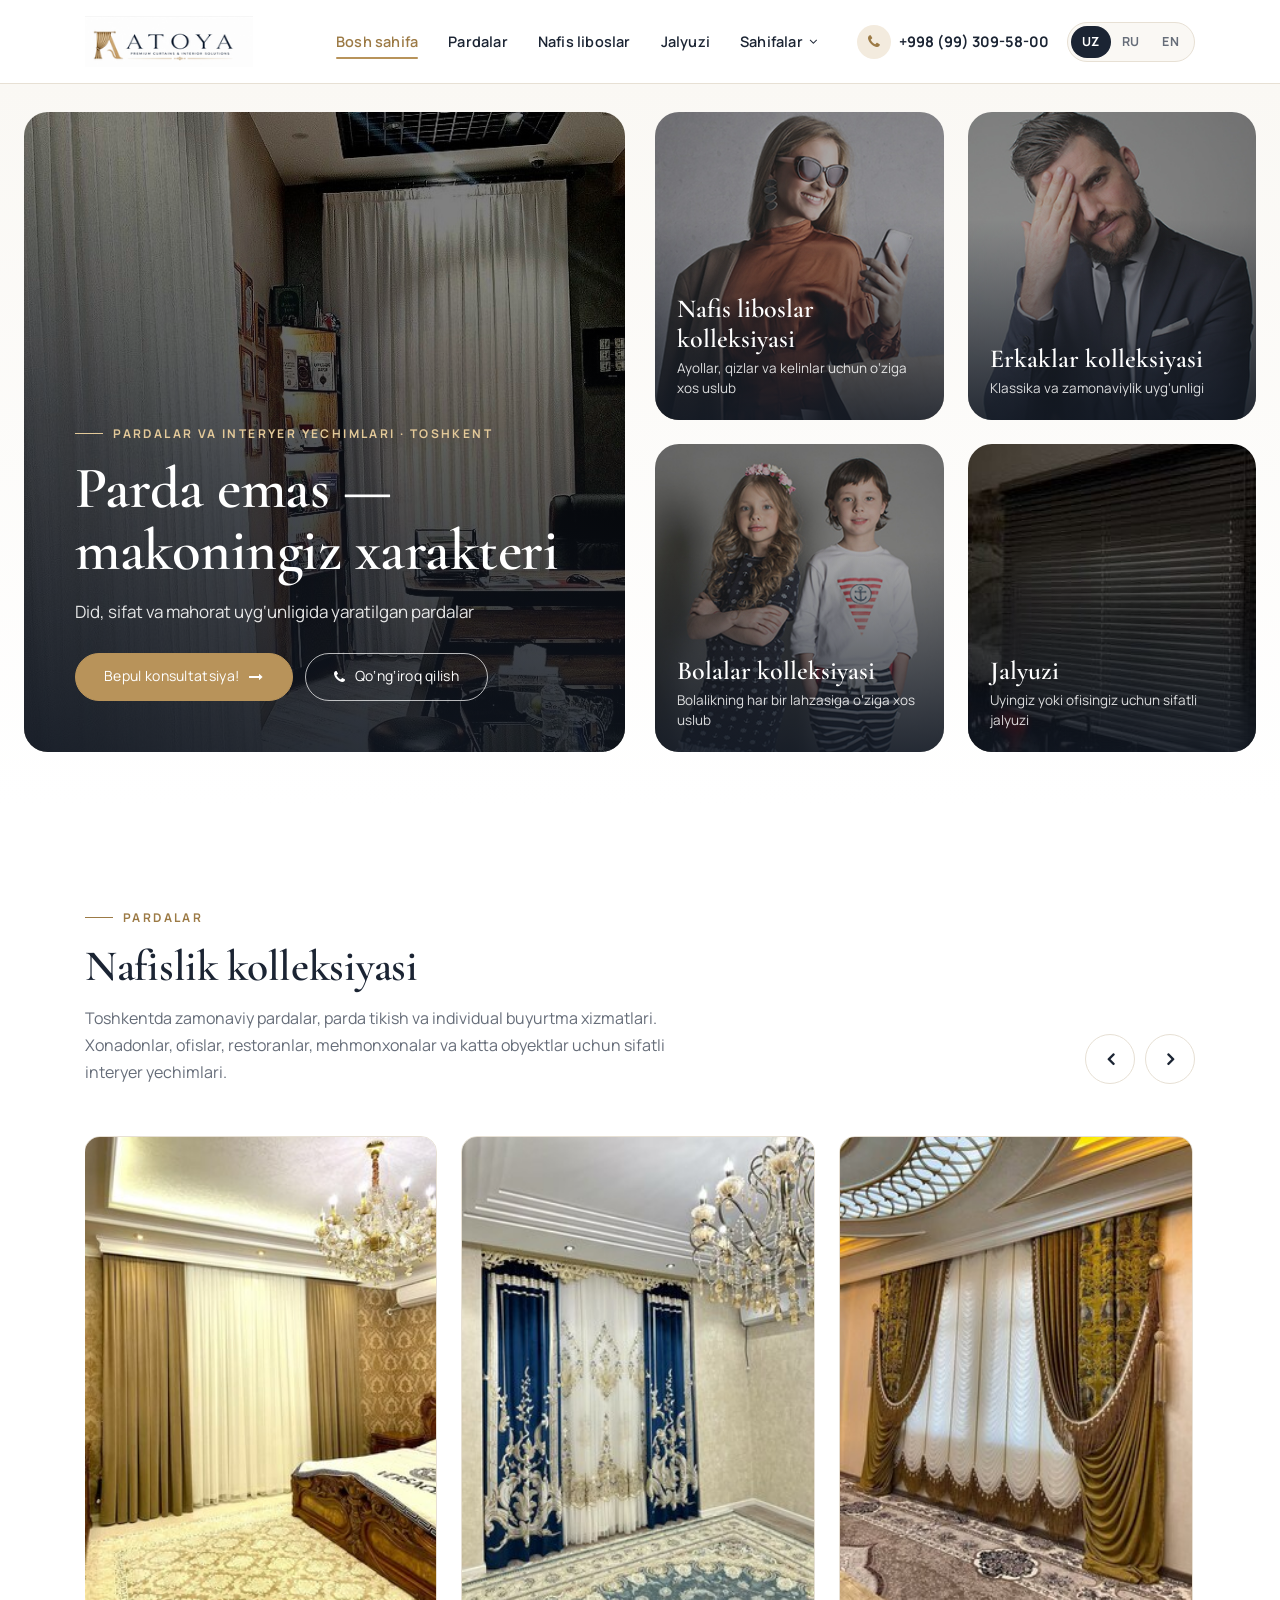
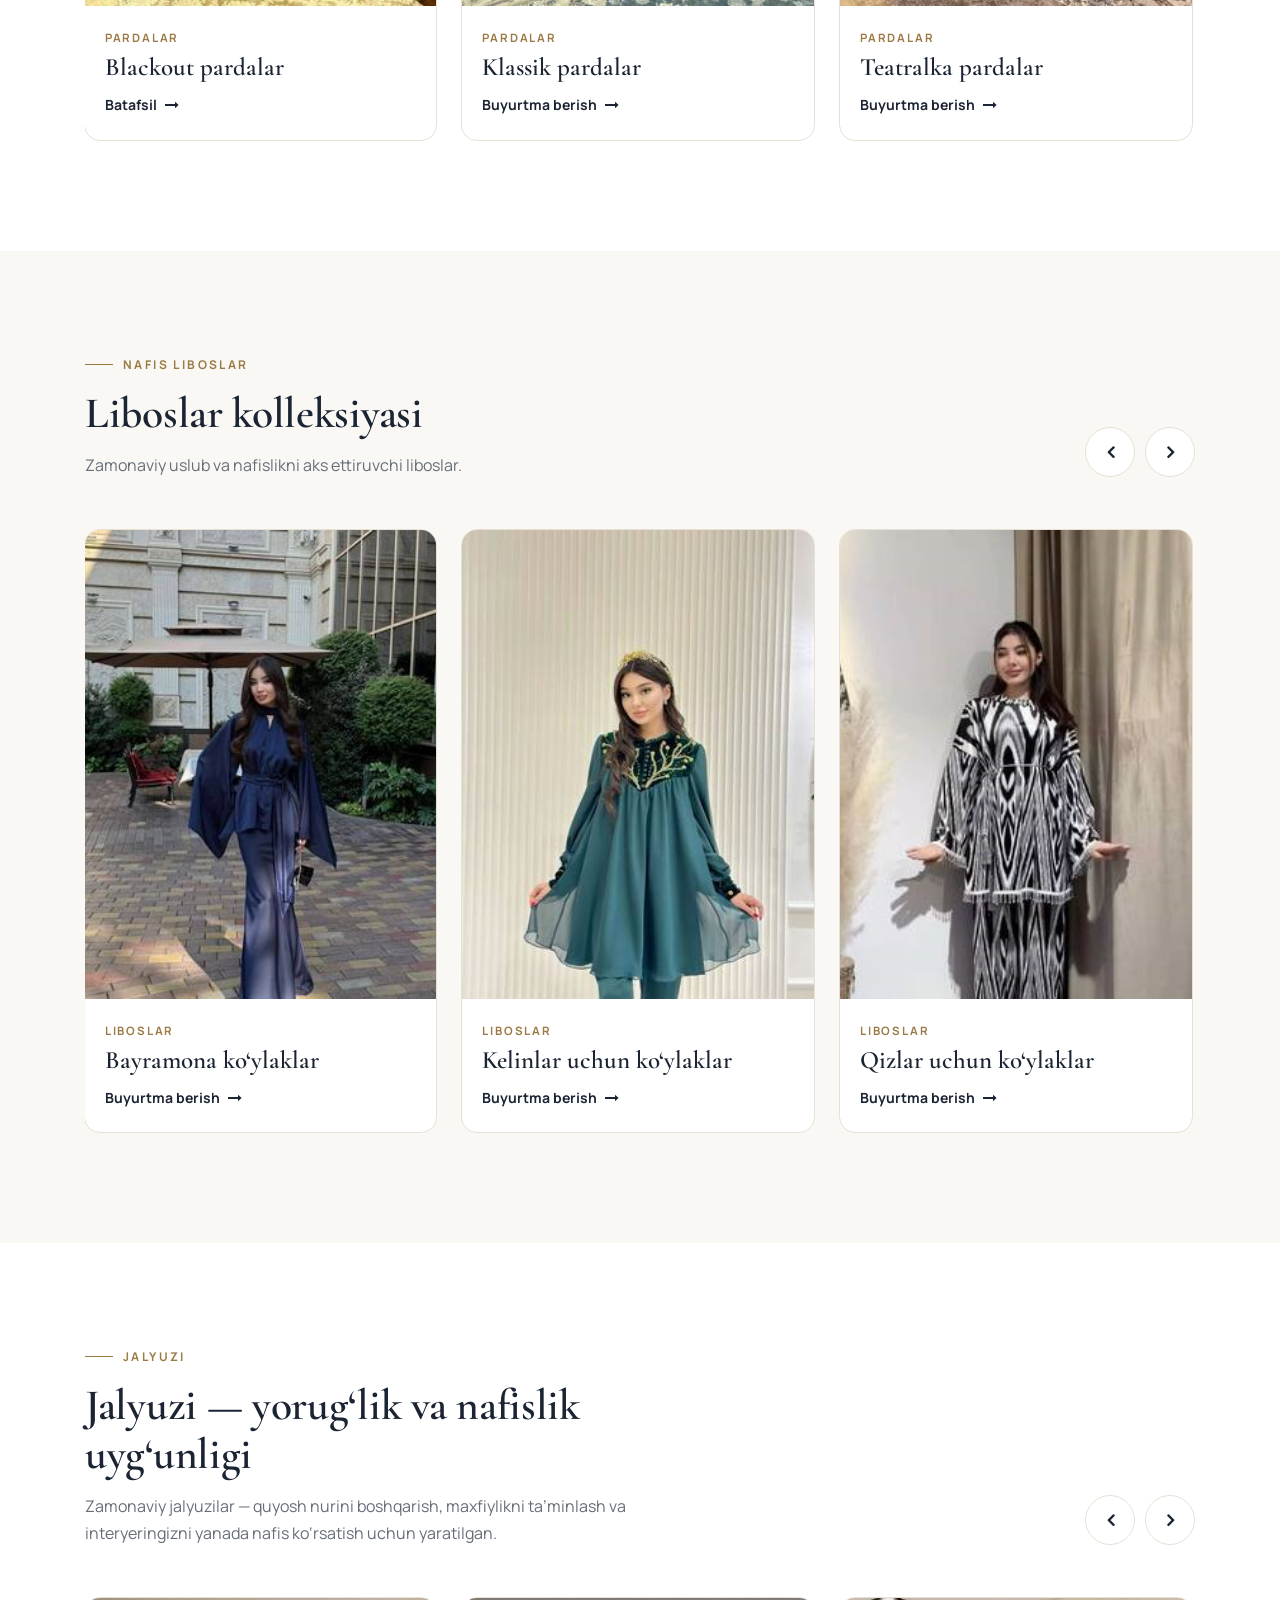
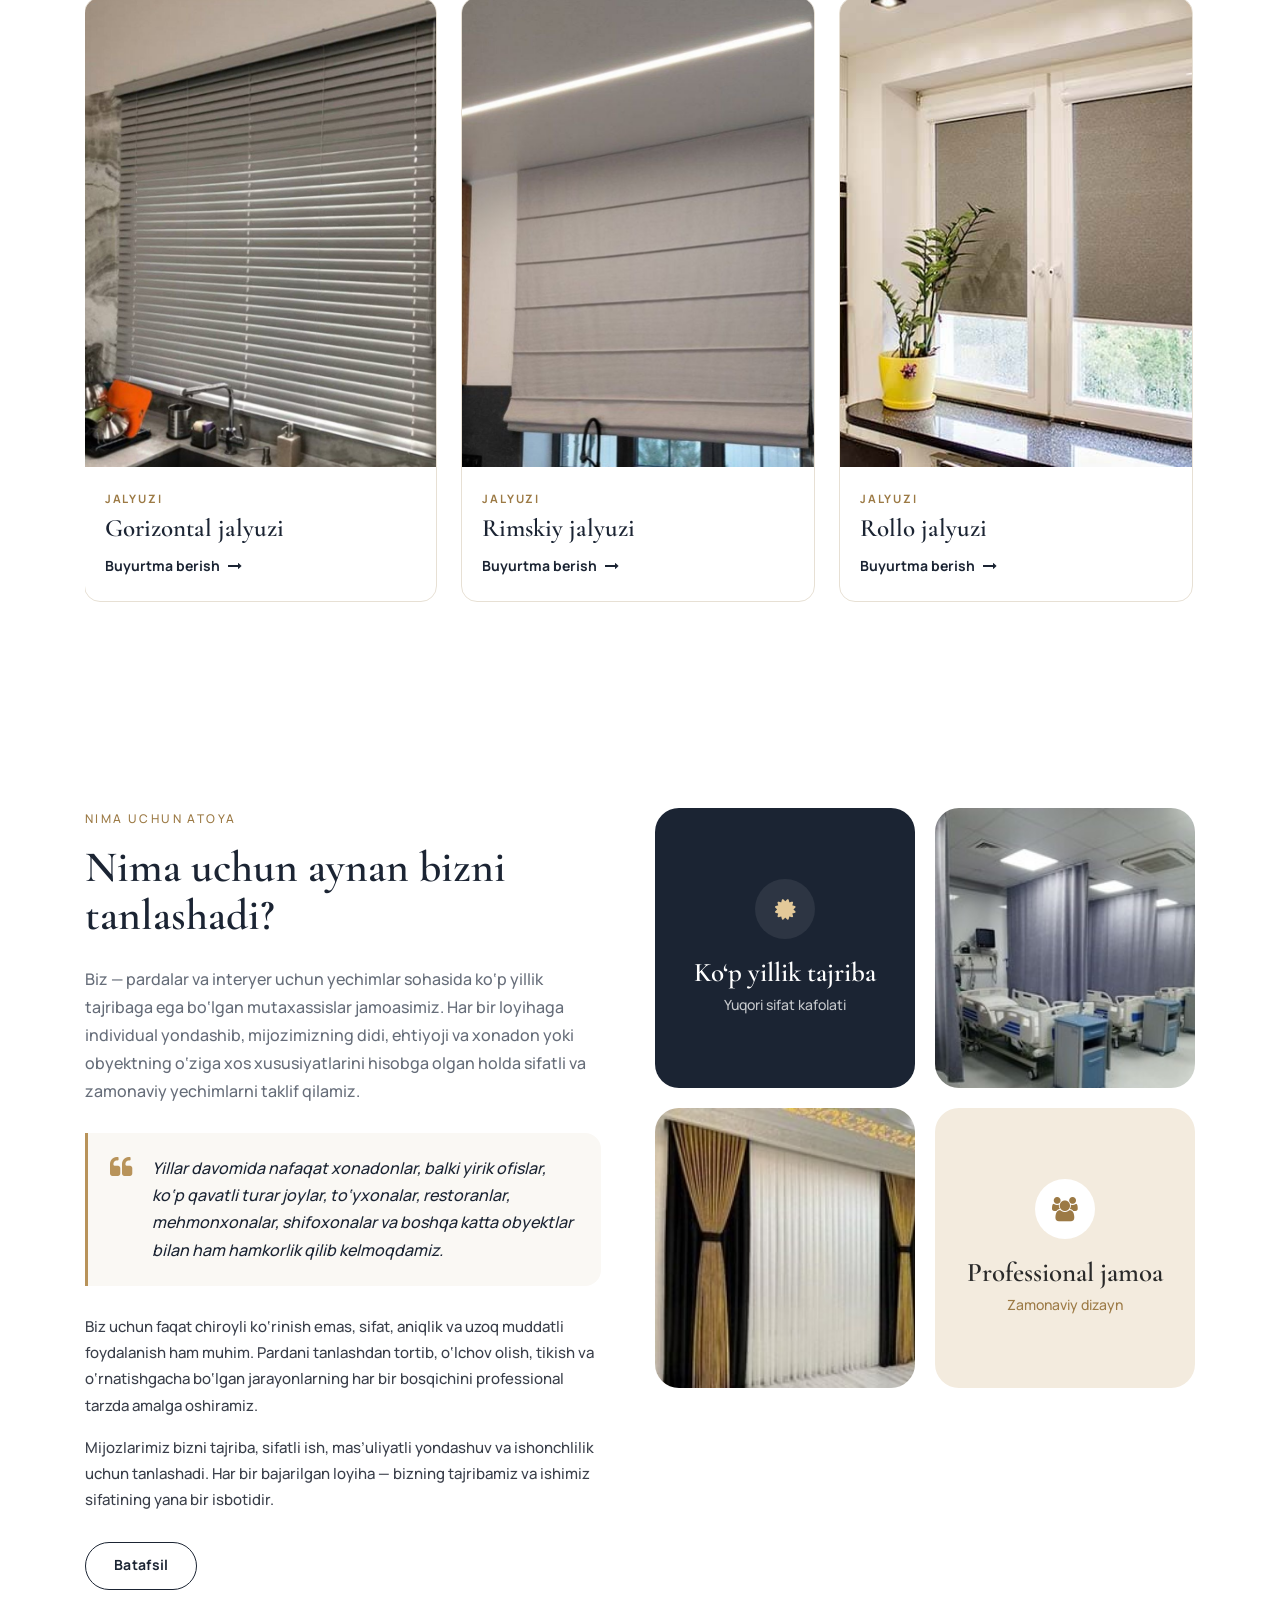
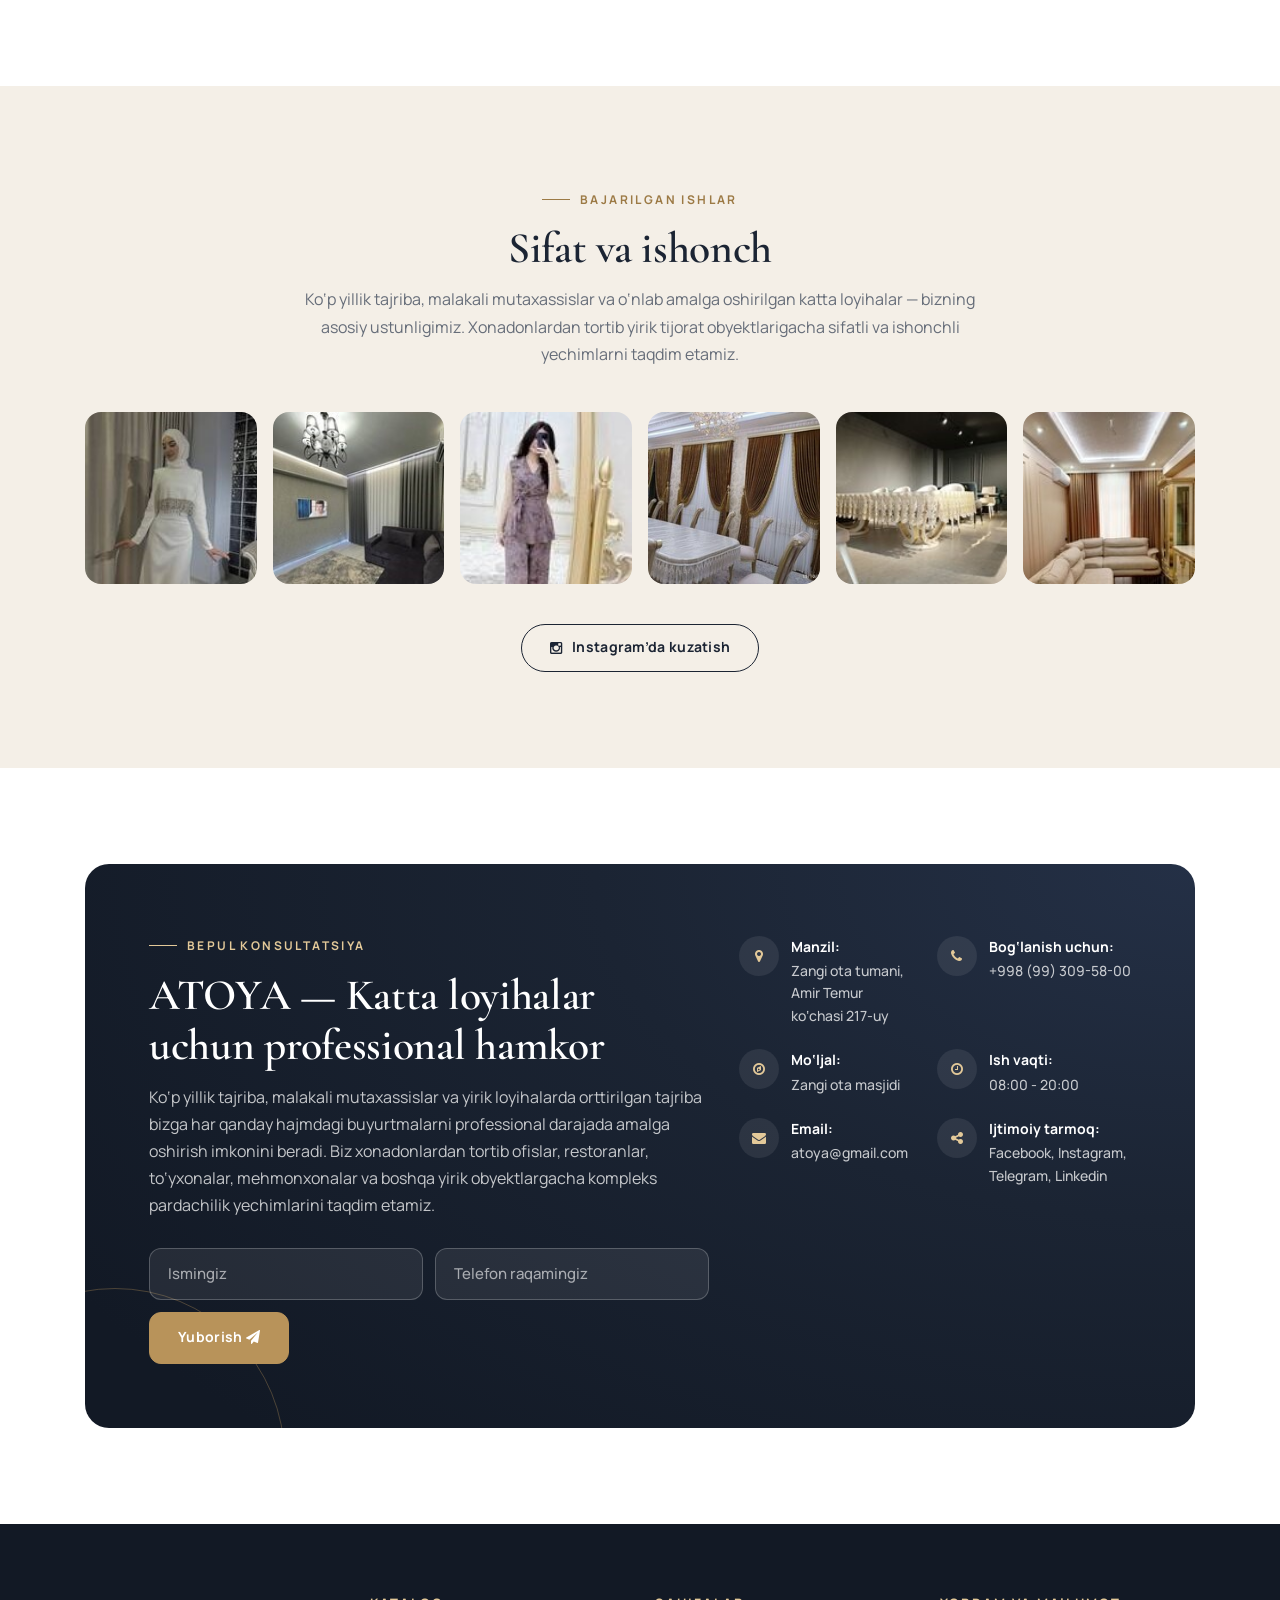
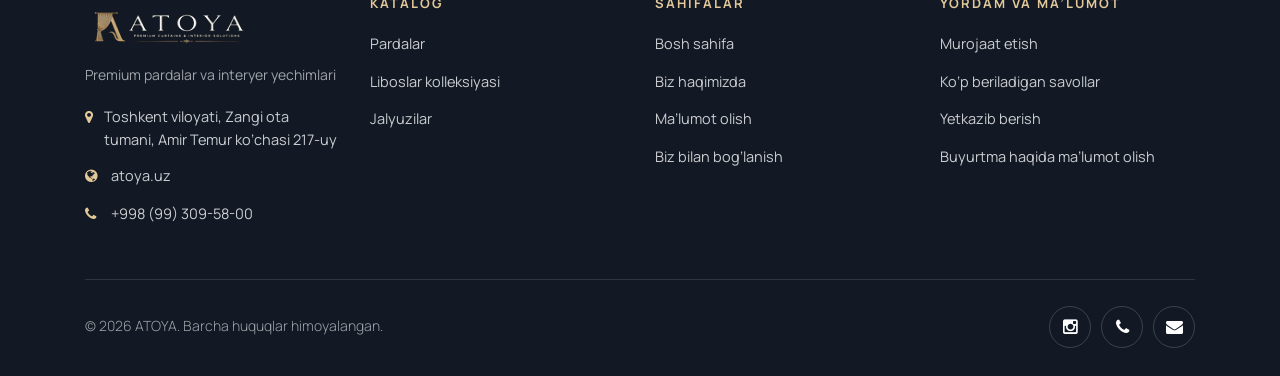
==== commit 29244008: "Update ATOYA website design, catalog and localization - Redesign all five pages (header, hero, produ" ====
--- a/index.html
+++ b/index.html
@@ -1,102 +1,86 @@
 <!DOCTYPE html>
-<html lang="en">
+<html lang="uz">
 
   <head>
 
     <meta charset="utf-8">
-    <meta name="viewport" content="width=device-width, initial-scale=1, shrink-to-fit=no">
-    <meta name="description" content="ATOYA — Toshkentda pardalar va interyer uchun zamonaviy yechimlar. Xonadonlar, ofislar, restoranlar, mehmonxonalar va yirik obyektlar uchun sifatli pardalar, professional tikuv va o‘rnatish xizmatlari.">
+    <meta name="viewport" content="width=device-width, initial-scale=1">
+    <meta name="google-site-verification" content="Yon_dVUTndhUo_H23OYeHnMbUfAjYM6zgbsBsGNRiRQ" />
+    <meta name="description" content="ATOYA — Toshkentda pardalar va interyer uchun zamonaviy yechimlar. Xonadonlar, ofislar, restoranlar, mehmonxonalar va yirik obyektlar uchun sifatli pardalar, professional tikuv va o‘rnatish xizmatlari." data-i18n-attr="content:meta.index.desc">
     <meta name="author" content="ATOYA">
-    <title>ATOYA — Pardalar va interyer yechimlari | Toshkent</title>
+
+    <title data-i18n="meta.index.title">ATOYA — Pardalar va interyer yechimlari | Toshkent</title>
+
     <link rel="canonical" href="https://atoya.uz/">
-    
-    <link href="https://fonts.googleapis.com/css?family=Poppins:100,200,300,400,500,600,700,800,900&display=swap" rel="stylesheet">
-
-
+
+    <link rel="preconnect" href="https://fonts.googleapis.com">
+    <link rel="preconnect" href="https://fonts.gstatic.com" crossorigin>
+    <link href="https://fonts.googleapis.com/css2?family=Cormorant+Garamond:wght@500;600;700&family=Manrope:wght@400;500;600;700&display=swap" rel="stylesheet">
 
     <!-- Additional CSS Files -->
     <link rel="stylesheet" type="text/css" href="assets/css/bootstrap.min.css">
-
     <link rel="stylesheet" type="text/css" href="assets/css/font-awesome.css">
-
     <link rel="stylesheet" href="assets/css/templatemo-hexashop.css">
-
     <link rel="stylesheet" href="assets/css/owl-carousel.css">
-
     <link rel="stylesheet" href="assets/css/lightbox.css">
-
     <link rel="stylesheet" href="assets/css/custom.css">
-<!--
-
-
-
-https://atoya.uz
-
--->
+    <!-- https://atoya.uz -->
     </head>
-    
+
     <body>
-    
+
+    <a class="skip-link" href="#main" data-i18n="a11y.skip">Asosiy kontentga o‘tish</a>
+
     <!-- ***** Preloader Start ***** -->
-    <div id="preloader">
+    <div id="preloader" aria-hidden="true">
         <div class="jumper">
             <div></div>
             <div></div>
             <div></div>
         </div>
-    </div>  
+    </div>
     <!-- ***** Preloader End ***** -->
-    
-    
+
+
     <!-- ***** Header Area Start ***** -->
-    <header class="header-area header-sticky">
-        <div class="container">
-            <div class="row">
-                <div class="col-12">
-                    <nav class="main-nav">
-                        <!-- ***** Logo Start ***** -->
-                        <a href="index.html" class="logo">
-                            <img src="assets/images/with-logo.png">
-                        </a>
-                        <!-- ***** Logo End ***** -->
-                        <!-- ***** Menu Start ***** -->
-                        <ul class="nav">
-                            <li class="scroll-to-section"><a href="#top" class="active">Bosh sahifa</a></li>
-                            <li class="scroll-to-section"><a href="#men">Pardalar</a></li>
-                            <li class="scroll-to-section"><a href="#women">Nafis liboslar</a></li>
-                            <li class="scroll-to-section"><a href="#kids">Jalyuzi</a></li>
-                            <li class="submenu">
-                                <a href="javascript:;">Pages</a>
-                                <ul>
-                                    <li><a href="#">Biz haqimizda</a></li>
-                                    <li><a href="#">Products</a></li>
-                                    <li><a href="#">Single Product</a></li>
-                                    <li><a href="#">Contact Us</a></li>
-                                </ul>
-                            </li>
-                            <!-- Telefon -->
-                        <li class="header-phone">
-                            <a href="tel:+998993095800">
-                                +998 (99) 309-58-00
-                            </a>
-                        </li>
-
-                        <!-- Tillar -->
-                        <li class="header-languages">
-                            <a href="#" class="active">UZ</a>
-                            <a href="#">RU</a>
-                        </li>
-                    </ul>
-                    <!-- Mobile menu -->
-                     <a class="menu-trigger">
-                        <span>Menu</span>
-                    </a>     
-                </nav>
-            </div>
-        </div>
-    </div>
-</header>
+    <header class="site-header" id="siteHeader">
+        <div class="container header-inner">
+            <a href="index.html" class="brand" aria-label="ATOYA — bosh sahifa" data-i18n-attr="aria-label:brand.home">
+                <img src="assets/images/with-logo.png" alt="ATOYA" width="195" height="59">
+            </a>
+            <button class="nav-toggle" type="button" aria-expanded="false" aria-controls="siteNav" aria-label="Menyuni ochish" data-i18n-attr="aria-label:nav.toggle">
+                <span></span><span></span><span></span>
+            </button>
+            <nav class="site-nav" id="siteNav" aria-label="Asosiy menyu" data-i18n-attr="aria-label:nav.main">
+                <ul class="nav-list">
+                    <li><a class="nav-link active" href="#top" data-i18n="nav.home">Bosh sahifa</a></li>
+                    <li><a class="nav-link" href="#men" data-i18n="nav.curtains">Pardalar</a></li>
+                    <li><a class="nav-link" href="#women" data-i18n="nav.clothing">Nafis liboslar</a></li>
+                    <li><a class="nav-link" href="#kids" data-i18n="nav.blinds">Jalyuzi</a></li>
+                    <li class="has-sub">
+                        <button class="nav-link sub-toggle" type="button" aria-expanded="false"><span data-i18n="nav.pages">Sahifalar</span> <i class="fa fa-angle-down" aria-hidden="true"></i></button>
+                        <ul class="sub-menu">
+                            <li><a href="about.html" data-i18n="nav.about">Biz haqimizda</a></li>
+                            <li><a href="products.html" data-i18n="nav.products">Mahsulotlar</a></li>
+                            <li><a href="single-product.html" data-i18n="nav.single">Mahsulot sahifasi</a></li>
+                            <li><a href="contact.html" data-i18n="nav.contact">Biz bilan bog‘lanish</a></li>
+                        </ul>
+                    </li>
+                </ul>
+                <div class="nav-extra">
+                    <a class="header-phone" href="tel:+998993095800"><i class="fa fa-phone" aria-hidden="true"></i><span>+998 (99) 309-58-00</span></a>
+                    <div class="lang-switch" role="group" aria-label="Tilni tanlash" data-i18n-attr="aria-label:lang.label">
+                        <button type="button" class="lang-btn" data-lang="uz" aria-pressed="true">UZ</button>
+                        <button type="button" class="lang-btn" data-lang="ru" aria-pressed="false">RU</button>
+                        <button type="button" class="lang-btn" data-lang="en" aria-pressed="false">EN</button>
+                    </div>
+                </div>
+            </nav>
+        </div>
+    </header>
     <!-- ***** Header Area End ***** -->
+
+    <main id="main" tabindex="-1">
 
     <!-- ***** Main Banner Area Start ***** -->
     <div class="main-banner" id="top">
@@ -106,96 +90,94 @@
                     <div class="left-content">
                         <div class="thumb">
                             <div class="inner-content">
-                                <h4>Parda emas — makoningiz xarakteri</h4>
-                                <span>Did, sifat va mahorat uyg'unligida yaratilgan pardalar</span>
-                                <div class="main-border-button">
-                                    <a href="#">Bepul konsultatsiya!</a>
-                                </div>
-                            </div>
-                            <img src="assets/images/home/01.jpg" alt="ATOYA zamonaviy pardalar va interyer yechimlari">
+                                <p class="eyebrow" data-i18n="hero.eyebrow">Pardalar va interyer yechimlari · Toshkent</p>
+                                <h1 data-i18n="hero.title">Parda emas — makoningiz xarakteri</h1>
+                                <span class="hero-text" data-i18n="hero.text">Did, sifat va mahorat uyg‘unligida yaratilgan pardalar</span>
+                                <div class="hero-actions">
+                                    <a class="btn-atoya btn-gold" href="contact.html"><span data-i18n="hero.cta">Bepul konsultatsiya!</span> <i class="fa fa-long-arrow-right" aria-hidden="true"></i></a>
+                                    <a class="btn-atoya btn-light-outline" href="tel:+998993095800"><i class="fa fa-phone" aria-hidden="true"></i> <span data-i18n="hero.call">Qo‘ng‘iroq qilish</span></a>
+                                </div>
+                            </div>
+                            <img src="assets/images/home/01.jpg" alt="ATOYA zamonaviy pardalar va interyer yechimlari" data-i18n-attr="alt:hero.alt">
                         </div>
                     </div>
                 </div>
                 <div class="col-lg-6">
                     <div class="right-content">
                         <div class="row">
-                            <div class="col-lg-6">
+                            <div class="col-sm-6">
                                 <div class="right-first-image">
                                     <div class="thumb">
                                         <div class="inner-content">
-                                            <h4>Nafis liboslar kolleksiyasi</h4>
-                                            <span>Ayollar, qizlar va kelinlar uchun o'ziga xos uslub</span>
+                                            <h4 data-i18n="tile1.title">Nafis liboslar kolleksiyasi</h4>
+                                            <span data-i18n="tile1.sub">Ayollar, qizlar va kelinlar uchun o‘ziga xos uslub</span>
                                         </div>
                                         <div class="hover-content">
                                             <div class="inner">
-                                                <h4>Ayollar va qizlar uchun</h4>
-                                                <p>Zamonaviy va nafis uslubdagi kundalik, bayramona hamda maxsus liboslar.</p>
+                                                <h4 data-i18n="tile1.htitle">Ayollar va qizlar uchun</h4>
+                                                <p data-i18n="tile1.text">Zamonaviy va nafis uslubdagi kundalik, bayramona hamda maxsus liboslar.</p>
                                                 <div class="main-border-button">
-                                                    <a href="#women">Batafsil</a>
+                                                    <a href="#women" data-i18n="btn.more">Batafsil</a>
                                                 </div>
                                             </div>
                                         </div>
-                                        <img src="assets/images/baner-right-image-01.jpg" alt="ATOYA zamonaviy pardalar va interyer yechimlari">
-                                    </div>
-                                </div>
-                            </div>
-                            <div class="col-lg-6">
+                                        <img src="assets/images/baner-right-image-01.jpg" alt="Nafis liboslar kolleksiyasi" data-i18n-attr="alt:tile1.title">
+                                    </div>
+                                </div>
+                            </div>
+                            <div class="col-sm-6">
                                 <div class="right-first-image">
                                     <div class="thumb">
                                         <div class="inner-content">
-                                            <h4>Erkaklar kolleksiyasi</h4>
-                                            <span>Klassika va zamonaviylik uyg'unligi</span>
+                                            <h4 data-i18n="tile2.title">Erkaklar kolleksiyasi</h4>
+                                            <span data-i18n="tile2.sub">Klassika va zamonaviylik uyg‘unligi</span>
                                         </div>
                                         <div class="hover-content">
                                             <div class="inner">
-                                                <h4>Erkaklar uchun</h4>
-                                                <p>Erkakona uslub, zamonaviy did.</p>
-                                                <div class="main-border-button">
-                                                    <a href="#">Tez orada!</a>
-                                                </div>
+                                                <h4 data-i18n="tile2.htitle">Erkaklar uchun</h4>
+                                                <p data-i18n="tile2.text">Erkakona uslub, zamonaviy did.</p>
+                                                <span class="btn-soon" data-i18n="btn.soon">Tez orada!</span>
                                             </div>
                                         </div>
-                                        <img src="assets/images/baner-right-image-02.jpg">
-                                    </div>
-                                </div>
-                            </div>
-                            <div class="col-lg-6">
+                                        <img src="assets/images/baner-right-image-02.jpg" alt="Erkaklar kolleksiyasi" data-i18n-attr="alt:tile2.title">
+                                    </div>
+                                </div>
+                            </div>
+                            <div class="col-sm-6">
                                 <div class="right-first-image">
                                     <div class="thumb">
                                         <div class="inner-content">
-                                            <h4>Bolalar kolleksiyasi</h4>
-                                            <span>Bolalikning har bir lahzasiga o'ziga xos uslub</span>
+                                            <h4 data-i18n="tile3.title">Bolalar kolleksiyasi</h4>
+                                            <span data-i18n="tile3.sub">Bolalikning har bir lahzasiga o‘ziga xos uslub</span>
                                         </div>
                                         <div class="hover-content">
                                             <div class="inner">
-                                                <h4>Bolalar kolleksiyasi</h4>
-                                                <p>Har bir kichkintoy uchun o'ziga xos uslub.</p>
-                                                <div class="main-border-button">
-                                                    <a href="#">Tez orada!</a>
-                                                </div>
+                                                <h4 data-i18n="tile3.title">Bolalar kolleksiyasi</h4>
+                                                <p data-i18n="tile3.text">Har bir kichkintoy uchun o‘ziga xos uslub.</p>
+                                                <span class="btn-soon" data-i18n="btn.soon">Tez orada!</span>
                                             </div>
                                         </div>
-                                        <img src="assets/images/baner-right-image-03.jpg">
-                                    </div>
-                                </div>
-                            </div>
-                            <div class="col-lg-6">
+                                        <img src="assets/images/baner-right-image-03.jpg" alt="Bolalar kolleksiyasi" data-i18n-attr="alt:tile3.title">
+                                    </div>
+                                </div>
+                            </div>
+                            <div class="col-sm-6">
                                 <div class="right-first-image">
                                     <div class="thumb">
                                         <div class="inner-content">
-                                            <h4>Jalyuzi</h4>
-                                            <span>Uyingiz yoki ofisingiz uchun sifatli jalyuzi</span>
+                                            <h4 data-i18n="tile4.title">Jalyuzi</h4>
+                                            <span data-i18n="tile4.sub">Uyingiz yoki ofisingiz uchun sifatli jalyuzi</span>
                                         </div>
                                         <div class="hover-content">
                                             <div class="inner">
-                                                <h4>Zamonaviy jalyuzilar</h4>
-                                                <p>Yorug‘likni boshqarish va interyerga nafislik qo‘shishning zamonaviy usuli.</p>
+                                                <h4 data-i18n="tile4.htitle">Zamonaviy jalyuzilar</h4>
+                                                <p data-i18n="tile4.text">Yorug‘likni boshqarish va interyerga nafislik qo‘shishning zamonaviy usuli.</p>
                                                 <div class="main-border-button">
-                                                    <a href="#kids">Batafsil</a>
+                                                    <a href="#kids" data-i18n="btn.more">Batafsil</a>
                                                 </div>
                                             </div>
                                         </div>
-                                        <img src="assets/images/home/05.jpg" alt="ATOYA zamonaviy pardalar va interyer yechimlari">
+                                        <img src="assets/images/home/05.jpg" alt="Zamonaviy jalyuzilar" data-i18n-attr="alt:tile4.htitle">
                                     </div>
                                 </div>
                             </div>
@@ -207,14 +189,15 @@
     </div>
     <!-- ***** Main Banner Area End ***** -->
 
-    <!-- ***** Men Area Starts ***** -->
+    <!-- ***** Men Area (Curtains) Starts ***** -->
     <section class="section" id="men">
         <div class="container">
             <div class="row">
-                <div class="col-lg-6">
-                    <div class="section-heading">
-                        <h2>Nafislik kolleksiyasi</h2>
-                        <span>Toshkentda zamonaviy pardalar, parda tikish va individual buyurtma xizmatlari. Xonadonlar, ofislar, restoranlar, mehmonxonalar va katta obyektlar uchun sifatli interyer yechimlari.</span>
+                <div class="col-lg-7">
+                    <div class="section-heading reveal">
+                        <p class="eyebrow" data-i18n="men.eyebrow">Pardalar</p>
+                        <h2 data-i18n="men.title">Nafislik kolleksiyasi</h2>
+                        <span data-i18n="men.text">Toshkentda zamonaviy pardalar, parda tikish va individual buyurtma xizmatlari. Xonadonlar, ofislar, restoranlar, mehmonxonalar va katta obyektlar uchun sifatli interyer yechimlari.</span>
                     </div>
                 </div>
             </div>
@@ -222,99 +205,71 @@
         <div class="container">
             <div class="row">
                 <div class="col-lg-12">
-                    <div class="men-item-carousel">
+                    <div class="men-item-carousel reveal">
                         <div class="owl-men-item owl-carousel">
                             <div class="item">
-                                <div class="thumb">
-                                    <div class="hover-content">
-                                        <ul>
-                                            <li><a href="single-product.html"><i class="fa fa-eye"></i></a></li>
-                                            <li><a href="single-product.html"><i class="fa fa-star"></i></a></li>
-                                            <li><a href="single-product.html"><i class="fa fa-shopping-cart"></i></a></li>
-                                        </ul>
-                                    </div>
-                                    <img src="assets/images/pardalar/01.jpg" alt="ATOYA zamonaviy pardalar va interyer yechimlari">
-                                </div>
-                                <div class="down-content">
-                                    <h4>Blackout pardalar</h4>
-                                    <!--<span>$0.00</span>-->
-                                    <ul class="stars">
-                                        <li><i class="fa fa-star"></i></li>
-                                        <li><i class="fa fa-star"></i></li>
-                                        <li><i class="fa fa-star"></i></li>
-                                        <li><i class="fa fa-star"></i></li>
-                                        <li><i class="fa fa-star"></i></li>
-                                    </ul>
-                                </div>
-                            </div>
-                            <div class="item">
-                                <div class="thumb">
-                                    <div class="hover-content">
-                                        <ul>
-                                            <li><a href="single-product.html"><i class="fa fa-eye"></i></a></li>
-                                            <li><a href="single-product.html"><i class="fa fa-star"></i></a></li>
-                                            <li><a href="single-product.html"><i class="fa fa-shopping-cart"></i></a></li>
-                                        </ul>
-                                    </div>
-                                    <img src="assets/images/pardalar/02.jpg" alt="ATOYA zamonaviy pardalar va interyer yechimlari">
-                                </div>
-                                <div class="down-content">
-                                    <h4>Klassik pardalar</h4>
-                                    <!--<span>$0.00</span>-->
-                                    <ul class="stars">
-                                        <li><i class="fa fa-star"></i></li>
-                                        <li><i class="fa fa-star"></i></li>
-                                        <li><i class="fa fa-star"></i></li>
-                                        <li><i class="fa fa-star"></i></li>
-                                        <li><i class="fa fa-star"></i></li>
-                                    </ul>
-                                </div>
-                            </div>
-                            <div class="item">
-                                <div class="thumb">
-                                    <div class="hover-content">
-                                        <ul>
-                                            <li><a href="single-product.html"><i class="fa fa-eye"></i></a></li>
-                                            <li><a href="single-product.html"><i class="fa fa-star"></i></a></li>
-                                            <li><a href="single-product.html"><i class="fa fa-shopping-cart"></i></a></li>
-                                        </ul>
-                                    </div>
-                                    <img src="assets/images/pardalar/03.jpg" alt="ATOYA zamonaviy pardalar va interyer yechimlari">
-                                </div>
-                                <div class="down-content">
-                                    <h4>Teatralka pardalar</h4>
-                                    <!--<span>$0.00</span>-->
-                                    <ul class="stars">
-                                        <li><i class="fa fa-star"></i></li>
-                                        <li><i class="fa fa-star"></i></li>
-                                        <li><i class="fa fa-star"></i></li>
-                                        <li><i class="fa fa-star"></i></li>
-                                        <li><i class="fa fa-star"></i></li>
-                                    </ul>
-                                </div>
-                            </div>
-                            <div class="item">
-                                <div class="thumb">
-                                    <div class="hover-content">
-                                        <ul>
-                                            <li><a href="single-product.html"><i class="fa fa-eye"></i></a></li>
-                                            <li><a href="single-product.html"><i class="fa fa-star"></i></a></li>
-                                            <li><a href="single-product.html"><i class="fa fa-shopping-cart"></i></a></li>
-                                        </ul>
-                                    </div>
-                                    <img src="assets/images/pardalar/04.jpg" alt="ATOYA zamonaviy pardalar va interyer yechimlari">
-                                </div>
-                                <div class="down-content">
-                                    <h4>Luversak pardalar</h4>
-                                    <!--<span>$0.00</span>-->
-                                    <ul class="stars">
-                                        <li><i class="fa fa-star"></i></li>
-                                        <li><i class="fa fa-star"></i></li>
-                                        <li><i class="fa fa-star"></i></li>
-                                        <li><i class="fa fa-star"></i></li>
-                                        <li><i class="fa fa-star"></i></li>
-                                    </ul>
-                                </div>
+                                <article class="product-card">
+                                    <div class="product-media">
+                                        <img src="assets/images/pardalar/01.jpg" alt="Blackout pardalar" data-i18n-attr="alt:p.blackout" loading="lazy">
+                                        <div class="product-actions">
+                                            <a href="assets/images/pardalar/01.jpg" data-lightbox="curtain-1" data-title="Blackout pardalar" aria-label="Rasmni kattalashtirish" data-i18n-attr="aria-label:card.zoom;data-title:p.blackout"><i class="fa fa-search-plus" aria-hidden="true"></i></a>
+                                            <a href="contact.html" aria-label="Buyurtma berish" data-i18n-attr="aria-label:card.order"><i class="fa fa-shopping-bag" aria-hidden="true"></i></a>
+                                        </div>
+                                    </div>
+                                    <div class="product-body">
+                                        <span class="product-tag" data-i18n="tag.curtains">Pardalar</span>
+                                        <h3 data-i18n="p.blackout">Blackout pardalar</h3>
+                                        <a class="product-link" href="single-product.html"><span data-i18n="btn.more">Batafsil</span> <i class="fa fa-long-arrow-right" aria-hidden="true"></i></a>
+                                    </div>
+                                </article>
+                            </div>
+                            <div class="item">
+                                <article class="product-card">
+                                    <div class="product-media">
+                                        <img src="assets/images/pardalar/02.jpg" alt="Klassik pardalar" data-i18n-attr="alt:p.classic" loading="lazy">
+                                        <div class="product-actions">
+                                            <a href="assets/images/pardalar/02.jpg" data-lightbox="curtain-2" data-title="Klassik pardalar" aria-label="Rasmni kattalashtirish" data-i18n-attr="aria-label:card.zoom;data-title:p.classic"><i class="fa fa-search-plus" aria-hidden="true"></i></a>
+                                            <a href="contact.html" aria-label="Buyurtma berish" data-i18n-attr="aria-label:card.order"><i class="fa fa-shopping-bag" aria-hidden="true"></i></a>
+                                        </div>
+                                    </div>
+                                    <div class="product-body">
+                                        <span class="product-tag" data-i18n="tag.curtains">Pardalar</span>
+                                        <h3 data-i18n="p.classic">Klassik pardalar</h3>
+                                        <a class="product-link" href="contact.html"><span data-i18n="card.order">Buyurtma berish</span> <i class="fa fa-long-arrow-right" aria-hidden="true"></i></a>
+                                    </div>
+                                </article>
+                            </div>
+                            <div class="item">
+                                <article class="product-card">
+                                    <div class="product-media">
+                                        <img src="assets/images/pardalar/03.jpg" alt="Teatralka pardalar" data-i18n-attr="alt:p.theatre" loading="lazy">
+                                        <div class="product-actions">
+                                            <a href="assets/images/pardalar/03.jpg" data-lightbox="curtain-3" data-title="Teatralka pardalar" aria-label="Rasmni kattalashtirish" data-i18n-attr="aria-label:card.zoom;data-title:p.theatre"><i class="fa fa-search-plus" aria-hidden="true"></i></a>
+                                            <a href="contact.html" aria-label="Buyurtma berish" data-i18n-attr="aria-label:card.order"><i class="fa fa-shopping-bag" aria-hidden="true"></i></a>
+                                        </div>
+                                    </div>
+                                    <div class="product-body">
+                                        <span class="product-tag" data-i18n="tag.curtains">Pardalar</span>
+                                        <h3 data-i18n="p.theatre">Teatralka pardalar</h3>
+                                        <a class="product-link" href="contact.html"><span data-i18n="card.order">Buyurtma berish</span> <i class="fa fa-long-arrow-right" aria-hidden="true"></i></a>
+                                    </div>
+                                </article>
+                            </div>
+                            <div class="item">
+                                <article class="product-card">
+                                    <div class="product-media">
+                                        <img src="assets/images/pardalar/04.jpg" alt="Luversak pardalar" data-i18n-attr="alt:p.luversak" loading="lazy">
+                                        <div class="product-actions">
+                                            <a href="assets/images/pardalar/04.jpg" data-lightbox="curtain-4" data-title="Luversak pardalar" aria-label="Rasmni kattalashtirish" data-i18n-attr="aria-label:card.zoom;data-title:p.luversak"><i class="fa fa-search-plus" aria-hidden="true"></i></a>
+                                            <a href="contact.html" aria-label="Buyurtma berish" data-i18n-attr="aria-label:card.order"><i class="fa fa-shopping-bag" aria-hidden="true"></i></a>
+                                        </div>
+                                    </div>
+                                    <div class="product-body">
+                                        <span class="product-tag" data-i18n="tag.curtains">Pardalar</span>
+                                        <h3 data-i18n="p.luversak">Luversak pardalar</h3>
+                                        <a class="product-link" href="contact.html"><span data-i18n="card.order">Buyurtma berish</span> <i class="fa fa-long-arrow-right" aria-hidden="true"></i></a>
+                                    </div>
+                                </article>
                             </div>
                         </div>
                     </div>
@@ -324,14 +279,15 @@
     </section>
     <!-- ***** Men Area Ends ***** -->
 
-    <!-- ***** Women Area Starts ***** -->
+    <!-- ***** Women Area (Clothing) Starts ***** -->
     <section class="section" id="women">
         <div class="container">
             <div class="row">
-                <div class="col-lg-6">
-                    <div class="section-heading">
-                        <h2>Liboslar kolleksiyasi</h2>
-                        <span>Zamonaviy uslub va nafislikni aks ettiruvchi liboslar.</span>
+                <div class="col-lg-7">
+                    <div class="section-heading reveal">
+                        <p class="eyebrow" data-i18n="women.eyebrow">Nafis liboslar</p>
+                        <h2 data-i18n="women.title">Liboslar kolleksiyasi</h2>
+                        <span data-i18n="women.text">Zamonaviy uslub va nafislikni aks ettiruvchi liboslar.</span>
                     </div>
                 </div>
             </div>
@@ -339,99 +295,71 @@
         <div class="container">
             <div class="row">
                 <div class="col-lg-12">
-                    <div class="women-item-carousel">
+                    <div class="women-item-carousel reveal">
                         <div class="owl-women-item owl-carousel">
                             <div class="item">
-                                <div class="thumb">
-                                    <div class="hover-content">
-                                        <ul>
-                                            <li><a href="single-product.html"><i class="fa fa-eye"></i></a></li>
-                                            <li><a href="single-product.html"><i class="fa fa-star"></i></a></li>
-                                            <li><a href="single-product.html"><i class="fa fa-shopping-cart"></i></a></li>
-                                        </ul>
-                                    </div>
-                                    <img src="assets/images/ayollar/01.jpg" alt="">
-                                </div>
-                                <div class="down-content">
-                                    <h4>Bayramona koylaklar</h4>
-                                    <!--<span>$0.00</span>-->
-                                    <ul class="stars">
-                                        <li><i class="fa fa-star"></i></li>
-                                        <li><i class="fa fa-star"></i></li>
-                                        <li><i class="fa fa-star"></i></li>
-                                        <li><i class="fa fa-star"></i></li>
-                                        <li><i class="fa fa-star"></i></li>
-                                    </ul>
-                                </div>
-                            </div>
-                            <div class="item">
-                                <div class="thumb">
-                                    <div class="hover-content">
-                                        <ul>
-                                            <li><a href="single-product.html"><i class="fa fa-eye"></i></a></li>
-                                            <li><a href="single-product.html"><i class="fa fa-star"></i></a></li>
-                                            <li><a href="single-product.html"><i class="fa fa-shopping-cart"></i></a></li>
-                                        </ul>
-                                    </div>
-                                    <img src="assets/images/ayollar/02.jpg" alt="">
-                                </div>
-                                <div class="down-content">
-                                    <h4>Kelinlar uchun koylaklar</h4>
-                                    <!--<span>$0.00</span>-->
-                                    <ul class="stars">
-                                        <li><i class="fa fa-star"></i></li>
-                                        <li><i class="fa fa-star"></i></li>
-                                        <li><i class="fa fa-star"></i></li>
-                                        <li><i class="fa fa-star"></i></li>
-                                        <li><i class="fa fa-star"></i></li>
-                                    </ul>
-                                </div>
-                            </div>
-                            <div class="item">
-                                <div class="thumb">
-                                    <div class="hover-content">
-                                        <ul>
-                                            <li><a href="single-product.html"><i class="fa fa-eye"></i></a></li>
-                                            <li><a href="single-product.html"><i class="fa fa-star"></i></a></li>
-                                            <li><a href="single-product.html"><i class="fa fa-shopping-cart"></i></a></li>
-                                        </ul>
-                                    </div>
-                                    <img src="assets/images/ayollar/03.jpg" alt="">
-                                </div>
-                                <div class="down-content">
-                                    <h4>Qizlar uchun koylaklar</h4>
-                                    <!--<span>$0.00</span>-->
-                                    <ul class="stars">
-                                        <li><i class="fa fa-star"></i></li>
-                                        <li><i class="fa fa-star"></i></li>
-                                        <li><i class="fa fa-star"></i></li>
-                                        <li><i class="fa fa-star"></i></li>
-                                        <li><i class="fa fa-star"></i></li>
-                                    </ul>
-                                </div>
-                            </div>
-                            <div class="item">
-                                <div class="thumb">
-                                    <div class="hover-content">
-                                        <ul>
-                                            <li><a href="single-product.html"><i class="fa fa-eye"></i></a></li>
-                                            <li><a href="single-product.html"><i class="fa fa-star"></i></a></li>
-                                            <li><a href="single-product.html"><i class="fa fa-shopping-cart"></i></a></li>
-                                        </ul>
-                                    </div>
-                                    <img src="assets/images/ayollar/04.jpg" alt="">
-                                </div>
-                                <div class="down-content">
-                                    <h4>Kelinlar uchun koylaklar</h4>
-                                    <!--<span>$0.00</span>-->
-                                    <ul class="stars">
-                                        <li><i class="fa fa-star"></i></li>
-                                        <li><i class="fa fa-star"></i></li>
-                                        <li><i class="fa fa-star"></i></li>
-                                        <li><i class="fa fa-star"></i></li>
-                                        <li><i class="fa fa-star"></i></li>
-                                    </ul>
-                                </div>
+                                <article class="product-card">
+                                    <div class="product-media">
+                                        <img src="assets/images/ayollar/01.jpg" alt="Bayramona ko‘ylaklar" data-i18n-attr="alt:p.festive" loading="lazy">
+                                        <div class="product-actions">
+                                            <a href="assets/images/ayollar/01.jpg" data-lightbox="dress-1" data-title="Bayramona ko‘ylaklar" aria-label="Rasmni kattalashtirish" data-i18n-attr="aria-label:card.zoom;data-title:p.festive"><i class="fa fa-search-plus" aria-hidden="true"></i></a>
+                                            <a href="contact.html" aria-label="Buyurtma berish" data-i18n-attr="aria-label:card.order"><i class="fa fa-shopping-bag" aria-hidden="true"></i></a>
+                                        </div>
+                                    </div>
+                                    <div class="product-body">
+                                        <span class="product-tag" data-i18n="tag.clothing">Liboslar</span>
+                                        <h3 data-i18n="p.festive">Bayramona ko‘ylaklar</h3>
+                                        <a class="product-link" href="contact.html"><span data-i18n="card.order">Buyurtma berish</span> <i class="fa fa-long-arrow-right" aria-hidden="true"></i></a>
+                                    </div>
+                                </article>
+                            </div>
+                            <div class="item">
+                                <article class="product-card">
+                                    <div class="product-media">
+                                        <img src="assets/images/ayollar/02.jpg" alt="Kelinlar uchun ko‘ylaklar" data-i18n-attr="alt:p.bridal" loading="lazy">
+                                        <div class="product-actions">
+                                            <a href="assets/images/ayollar/02.jpg" data-lightbox="dress-2" data-title="Kelinlar uchun ko‘ylaklar" aria-label="Rasmni kattalashtirish" data-i18n-attr="aria-label:card.zoom;data-title:p.bridal"><i class="fa fa-search-plus" aria-hidden="true"></i></a>
+                                            <a href="contact.html" aria-label="Buyurtma berish" data-i18n-attr="aria-label:card.order"><i class="fa fa-shopping-bag" aria-hidden="true"></i></a>
+                                        </div>
+                                    </div>
+                                    <div class="product-body">
+                                        <span class="product-tag" data-i18n="tag.clothing">Liboslar</span>
+                                        <h3 data-i18n="p.bridal">Kelinlar uchun ko‘ylaklar</h3>
+                                        <a class="product-link" href="contact.html"><span data-i18n="card.order">Buyurtma berish</span> <i class="fa fa-long-arrow-right" aria-hidden="true"></i></a>
+                                    </div>
+                                </article>
+                            </div>
+                            <div class="item">
+                                <article class="product-card">
+                                    <div class="product-media">
+                                        <img src="assets/images/ayollar/03.jpg" alt="Qizlar uchun ko‘ylaklar" data-i18n-attr="alt:p.girls" loading="lazy">
+                                        <div class="product-actions">
+                                            <a href="assets/images/ayollar/03.jpg" data-lightbox="dress-3" data-title="Qizlar uchun ko‘ylaklar" aria-label="Rasmni kattalashtirish" data-i18n-attr="aria-label:card.zoom;data-title:p.girls"><i class="fa fa-search-plus" aria-hidden="true"></i></a>
+                                            <a href="contact.html" aria-label="Buyurtma berish" data-i18n-attr="aria-label:card.order"><i class="fa fa-shopping-bag" aria-hidden="true"></i></a>
+                                        </div>
+                                    </div>
+                                    <div class="product-body">
+                                        <span class="product-tag" data-i18n="tag.clothing">Liboslar</span>
+                                        <h3 data-i18n="p.girls">Qizlar uchun ko‘ylaklar</h3>
+                                        <a class="product-link" href="contact.html"><span data-i18n="card.order">Buyurtma berish</span> <i class="fa fa-long-arrow-right" aria-hidden="true"></i></a>
+                                    </div>
+                                </article>
+                            </div>
+                            <div class="item">
+                                <article class="product-card">
+                                    <div class="product-media">
+                                        <img src="assets/images/ayollar/04.jpg" alt="Kelinlar uchun ko‘ylaklar" data-i18n-attr="alt:p.bridal" loading="lazy">
+                                        <div class="product-actions">
+                                            <a href="assets/images/ayollar/04.jpg" data-lightbox="dress-4" data-title="Kelinlar uchun ko‘ylaklar" aria-label="Rasmni kattalashtirish" data-i18n-attr="aria-label:card.zoom;data-title:p.bridal"><i class="fa fa-search-plus" aria-hidden="true"></i></a>
+                                            <a href="contact.html" aria-label="Buyurtma berish" data-i18n-attr="aria-label:card.order"><i class="fa fa-shopping-bag" aria-hidden="true"></i></a>
+                                        </div>
+                                    </div>
+                                    <div class="product-body">
+                                        <span class="product-tag" data-i18n="tag.clothing">Liboslar</span>
+                                        <h3 data-i18n="p.bridal">Kelinlar uchun ko‘ylaklar</h3>
+                                        <a class="product-link" href="contact.html"><span data-i18n="card.order">Buyurtma berish</span> <i class="fa fa-long-arrow-right" aria-hidden="true"></i></a>
+                                    </div>
+                                </article>
                             </div>
                         </div>
                     </div>
@@ -441,14 +369,15 @@
     </section>
     <!-- ***** Women Area Ends ***** -->
 
-    <!-- ***** Kids Area Starts ***** -->
+    <!-- ***** Kids Area (Blinds) Starts ***** -->
     <section class="section" id="kids">
         <div class="container">
             <div class="row">
-                <div class="col-lg-6">
-                    <div class="section-heading">
-                        <h2>Jalyuzi — yorug‘lik va nafislik uyg'unligi</h2>
-                        <span>Zamonaviy jalyuzilar — quyosh nurini boshqarish, maxfiylikni ta’minlash va interyeringizni yanada nafis ko‘rsatish uchun yaratilgan.</span>
+                <div class="col-lg-7">
+                    <div class="section-heading reveal">
+                        <p class="eyebrow" data-i18n="kids.eyebrow">Jalyuzi</p>
+                        <h2 data-i18n="kids.title">Jalyuzi — yorug‘lik va nafislik uyg‘unligi</h2>
+                        <span data-i18n="kids.text">Zamonaviy jalyuzilar — quyosh nurini boshqarish, maxfiylikni ta’minlash va interyeringizni yanada nafis ko‘rsatish uchun yaratilgan.</span>
                     </div>
                 </div>
             </div>
@@ -456,99 +385,71 @@
         <div class="container">
             <div class="row">
                 <div class="col-lg-12">
-                    <div class="kid-item-carousel">
+                    <div class="kid-item-carousel reveal">
                         <div class="owl-kid-item owl-carousel">
                             <div class="item">
-                                <div class="thumb">
-                                    <div class="hover-content">
-                                        <ul>
-                                            <li><a href="single-product.html"><i class="fa fa-eye"></i></a></li>
-                                            <li><a href="single-product.html"><i class="fa fa-star"></i></a></li>
-                                            <li><a href="single-product.html"><i class="fa fa-shopping-cart"></i></a></li>
-                                        </ul>
-                                    </div>
-                                    <img src="assets/images/jaluzi/01.jpg" alt="">
-                                </div>
-                                <div class="down-content">
-                                    <h4>Gorizontal jaluzi</h4>
-                                    <!--<span>$0.00</span>-->
-                                    <ul class="stars">
-                                        <li><i class="fa fa-star"></i></li>
-                                        <li><i class="fa fa-star"></i></li>
-                                        <li><i class="fa fa-star"></i></li>
-                                        <li><i class="fa fa-star"></i></li>
-                                        <li><i class="fa fa-star"></i></li>
-                                    </ul>
-                                </div>
-                            </div>
-                            <div class="item">
-                                <div class="thumb">
-                                    <div class="hover-content">
-                                        <ul>
-                                            <li><a href="single-product.html"><i class="fa fa-eye"></i></a></li>
-                                            <li><a href="single-product.html"><i class="fa fa-star"></i></a></li>
-                                            <li><a href="single-product.html"><i class="fa fa-shopping-cart"></i></a></li>
-                                        </ul>
-                                    </div>
-                                    <img src="assets/images/jaluzi/02.jpg" alt="">
-                                </div>
-                                <div class="down-content">
-                                    <h4>Rimskiy jaluzi</h4>
-                                    <!--<span>$0.00</span>-->
-                                    <ul class="stars">
-                                        <li><i class="fa fa-star"></i></li>
-                                        <li><i class="fa fa-star"></i></li>
-                                        <li><i class="fa fa-star"></i></li>
-                                        <li><i class="fa fa-star"></i></li>
-                                        <li><i class="fa fa-star"></i></li>
-                                    </ul>
-                                </div>
-                            </div>
-                            <div class="item">
-                                <div class="thumb">
-                                    <div class="hover-content">
-                                        <ul>
-                                            <li><a href="single-product.html"><i class="fa fa-eye"></i></a></li>
-                                            <li><a href="single-product.html"><i class="fa fa-star"></i></a></li>
-                                            <li><a href="single-product.html"><i class="fa fa-shopping-cart"></i></a></li>
-                                        </ul>
-                                    </div>
-                                    <img src="assets/images/jaluzi/03.jpg" alt="">
-                                </div>
-                                <div class="down-content">
-                                    <h4>Rollo jaluzi</h4>
-                                    <!--<span>$0.00</span>-->
-                                    <ul class="stars">
-                                        <li><i class="fa fa-star"></i></li>
-                                        <li><i class="fa fa-star"></i></li>
-                                        <li><i class="fa fa-star"></i></li>
-                                        <li><i class="fa fa-star"></i></li>
-                                        <li><i class="fa fa-star"></i></li>
-                                    </ul>
-                                </div>
-                            </div>
-                            <div class="item">
-                                <div class="thumb">
-                                    <div class="hover-content">
-                                        <ul>
-                                            <li><a href="single-product.html"><i class="fa fa-eye"></i></a></li>
-                                            <li><a href="single-product.html"><i class="fa fa-star"></i></a></li>
-                                            <li><a href="single-product.html"><i class="fa fa-shopping-cart"></i></a></li>
-                                        </ul>
-                                    </div>
-                                    <img src="assets/images/jaluzi/04.jpg" alt="">
-                                </div>
-                                <div class="down-content">
-                                    <h4>Vertikal jaluzi</h4>
-                                    <!--<span>$0.00</span>-->
-                                    <ul class="stars">
-                                        <li><i class="fa fa-star"></i></li>
-                                        <li><i class="fa fa-star"></i></li>
-                                        <li><i class="fa fa-star"></i></li>
-                                        <li><i class="fa fa-star"></i></li>
-                                        <li><i class="fa fa-star"></i></li>
-                                    </ul>
-                                </div>
+                                <article class="product-card">
+                                    <div class="product-media">
+                                        <img src="assets/images/jaluzi/01.jpg" alt="Gorizontal jalyuzi" data-i18n-attr="alt:p.horizontal" loading="lazy">
+                                        <div class="product-actions">
+                                            <a href="assets/images/jaluzi/01.jpg" data-lightbox="blind-1" data-title="Gorizontal jalyuzi" aria-label="Rasmni kattalashtirish" data-i18n-attr="aria-label:card.zoom;data-title:p.horizontal"><i class="fa fa-search-plus" aria-hidden="true"></i></a>
+                                            <a href="contact.html" aria-label="Buyurtma berish" data-i18n-attr="aria-label:card.order"><i class="fa fa-shopping-bag" aria-hidden="true"></i></a>
+                                        </div>
+                                    </div>
+                                    <div class="product-body">
+                                        <span class="product-tag" data-i18n="tag.blinds">Jalyuzi</span>
+                                        <h3 data-i18n="p.horizontal">Gorizontal jalyuzi</h3>
+                                        <a class="product-link" href="contact.html"><span data-i18n="card.order">Buyurtma berish</span> <i class="fa fa-long-arrow-right" aria-hidden="true"></i></a>
+                                    </div>
+                                </article>
+                            </div>
+                            <div class="item">
+                                <article class="product-card">
+                                    <div class="product-media">
+                                        <img src="assets/images/jaluzi/02.jpg" alt="Rimskiy jalyuzi" data-i18n-attr="alt:p.roman" loading="lazy">
+                                        <div class="product-actions">
+                                            <a href="assets/images/jaluzi/02.jpg" data-lightbox="blind-2" data-title="Rimskiy jalyuzi" aria-label="Rasmni kattalashtirish" data-i18n-attr="aria-label:card.zoom;data-title:p.roman"><i class="fa fa-search-plus" aria-hidden="true"></i></a>
+                                            <a href="contact.html" aria-label="Buyurtma berish" data-i18n-attr="aria-label:card.order"><i class="fa fa-shopping-bag" aria-hidden="true"></i></a>
+                                        </div>
+                                    </div>
+                                    <div class="product-body">
+                                        <span class="product-tag" data-i18n="tag.blinds">Jalyuzi</span>
+                                        <h3 data-i18n="p.roman">Rimskiy jalyuzi</h3>
+                                        <a class="product-link" href="contact.html"><span data-i18n="card.order">Buyurtma berish</span> <i class="fa fa-long-arrow-right" aria-hidden="true"></i></a>
+                                    </div>
+                                </article>
+                            </div>
+                            <div class="item">
+                                <article class="product-card">
+                                    <div class="product-media">
+                                        <img src="assets/images/jaluzi/03.jpg" alt="Rollo jalyuzi" data-i18n-attr="alt:p.roller" loading="lazy">
+                                        <div class="product-actions">
+                                            <a href="assets/images/jaluzi/03.jpg" data-lightbox="blind-3" data-title="Rollo jalyuzi" aria-label="Rasmni kattalashtirish" data-i18n-attr="aria-label:card.zoom;data-title:p.roller"><i class="fa fa-search-plus" aria-hidden="true"></i></a>
+                                            <a href="contact.html" aria-label="Buyurtma berish" data-i18n-attr="aria-label:card.order"><i class="fa fa-shopping-bag" aria-hidden="true"></i></a>
+                                        </div>
+                                    </div>
+                                    <div class="product-body">
+                                        <span class="product-tag" data-i18n="tag.blinds">Jalyuzi</span>
+                                        <h3 data-i18n="p.roller">Rollo jalyuzi</h3>
+                                        <a class="product-link" href="contact.html"><span data-i18n="card.order">Buyurtma berish</span> <i class="fa fa-long-arrow-right" aria-hidden="true"></i></a>
+                                    </div>
+                                </article>
+                            </div>
+                            <div class="item">
+                                <article class="product-card">
+                                    <div class="product-media">
+                                        <img src="assets/images/jaluzi/04.jpg" alt="Vertikal jalyuzi" data-i18n-attr="alt:p.vertical" loading="lazy">
+                                        <div class="product-actions">
+                                            <a href="assets/images/jaluzi/04.jpg" data-lightbox="blind-4" data-title="Vertikal jalyuzi" aria-label="Rasmni kattalashtirish" data-i18n-attr="aria-label:card.zoom;data-title:p.vertical"><i class="fa fa-search-plus" aria-hidden="true"></i></a>
+                                            <a href="contact.html" aria-label="Buyurtma berish" data-i18n-attr="aria-label:card.order"><i class="fa fa-shopping-bag" aria-hidden="true"></i></a>
+                                        </div>
+                                    </div>
+                                    <div class="product-body">
+                                        <span class="product-tag" data-i18n="tag.blinds">Jalyuzi</span>
+                                        <h3 data-i18n="p.vertical">Vertikal jalyuzi</h3>
+                                        <a class="product-link" href="contact.html"><span data-i18n="card.order">Buyurtma berish</span> <i class="fa fa-long-arrow-right" aria-hidden="true"></i></a>
+                                    </div>
+                                </article>
                             </div>
                         </div>
                     </div>
@@ -558,47 +459,50 @@
     </section>
     <!-- ***** Kids Area Ends ***** -->
 
-    <!-- ***** Explore Area Starts ***** -->
+    <!-- ***** Explore Area (Why choose us) Starts ***** -->
     <section class="section" id="explore">
         <div class="container">
             <div class="row">
                 <div class="col-lg-6">
-                    <div class="left-content">
-                        <h2>Nima uchun aynan bizni tanlashadi ?</h2>
-                        <span>Biz — pardalar va interyer uchun yechimlar sohasida ko'p yillik tajribaga ega bo'lgan mutaxassislar jamoasimiz. Har bir loyihaga individual yondashib, mijozimizning didi, ehtiyoji va xonadon yoki obyektning o'ziga xos xususiyatlarini hisobga olgan holda sifatli va zamonaviy yechimlarni taklif qilamiz.</span>
+                    <div class="left-content reveal">
+                        <p class="eyebrow" data-i18n="why.eyebrow">Nima uchun ATOYA</p>
+                        <h2 data-i18n="why.title">Nima uchun aynan bizni tanlashadi?</h2>
+                        <span data-i18n="why.text">Biz — pardalar va interyer uchun yechimlar sohasida ko‘p yillik tajribaga ega bo‘lgan mutaxassislar jamoasimiz. Har bir loyihaga individual yondashib, mijozimizning didi, ehtiyoji va xonadon yoki obyektning o‘ziga xos xususiyatlarini hisobga olgan holda sifatli va zamonaviy yechimlarni taklif qilamiz.</span>
                         <div class="quote">
-                            <i class="fa fa-quote-left"></i><p>Yillar davomida nafaqat xonadonlar, balki yirik ofislar, ko'p qavatli turar joylar, to'yxonalar, restoranlar, mehmonxonalar, shifoxonalar va boshqa katta obyektlar bilan ham hamkorlik qilib kelmoqdamiz.</p>
-                        </div>
-                        <p>Biz uchun faqat chiroyli ko'rinish emas, sifat, aniqlik va uzoq muddatli foydalanish ham muhim. Pardani tanlashdan tortib, o'lchov olish, tikish va o'rnatishgacha bo'lgan jarayonlarning har bir bosqichini professional tarzda amalga oshiramiz.</p>
-                        <p>Mijozlarimiz bizni tajriba, sifatli ish, mas'uliyatli yondashuv va ishonchlilik uchun tanlashadi. Har bir bajarilgan loyiha — bizning tajribamiz va ishimiz sifatining yana bir isbotidir.</p>
+                            <i class="fa fa-quote-left" aria-hidden="true"></i><p data-i18n="why.quote">Yillar davomida nafaqat xonadonlar, balki yirik ofislar, ko‘p qavatli turar joylar, to‘yxonalar, restoranlar, mehmonxonalar, shifoxonalar va boshqa katta obyektlar bilan ham hamkorlik qilib kelmoqdamiz.</p>
+                        </div>
+                        <p data-i18n="why.p1">Biz uchun faqat chiroyli ko‘rinish emas, sifat, aniqlik va uzoq muddatli foydalanish ham muhim. Pardani tanlashdan tortib, o‘lchov olish, tikish va o‘rnatishgacha bo‘lgan jarayonlarning har bir bosqichini professional tarzda amalga oshiramiz.</p>
+                        <p data-i18n="why.p2">Mijozlarimiz bizni tajriba, sifatli ish, mas’uliyatli yondashuv va ishonchlilik uchun tanlashadi. Har bir bajarilgan loyiha — bizning tajribamiz va ishimiz sifatining yana bir isbotidir.</p>
                         <div class="main-border-button">
-                            <a href="#">Batafsil</a>
+                            <a href="about.html" data-i18n="btn.more">Batafsil</a>
                         </div>
                     </div>
                 </div>
                 <div class="col-lg-6">
-                    <div class="right-content">
+                    <div class="right-content reveal">
                         <div class="row">
-                            <div class="col-lg-6">
+                            <div class="col-6">
                                 <div class="leather">
-                                    <h4>Ko'p yillik tajriba</h4>
-                                    <span>Yuqori sifat kafolati</span>
-                                </div>
-                            </div>
-                            <div class="col-lg-6">
+                                    <span class="why-icon" aria-hidden="true"><i class="fa fa-certificate"></i></span>
+                                    <h4 data-i18n="why.box1.title">Ko‘p yillik tajriba</h4>
+                                    <span data-i18n="why.box1.sub">Yuqori sifat kafolati</span>
+                                </div>
+                            </div>
+                            <div class="col-6">
                                 <div class="first-image">
-                                    <img src="assets/images/nma uchun bizni/01.jpg" alt="">
-                                </div>
-                            </div>
-                            <div class="col-lg-6">
+                                    <img src="assets/images/nma%20uchun%20bizni/01.jpg" alt="Shifoxona uchun pardalar" data-i18n-attr="alt:alt.why1" loading="lazy">
+                                </div>
+                            </div>
+                            <div class="col-6">
                                 <div class="second-image">
-                                    <img src="assets/images/nma uchun bizni/02.jpg" alt="">
-                                </div>
-                            </div>
-                            <div class="col-lg-6">
+                                    <img src="assets/images/nma%20uchun%20bizni/02.jpg" alt="Zamonaviy interyer pardalari" data-i18n-attr="alt:alt.why2" loading="lazy">
+                                </div>
+                            </div>
+                            <div class="col-6">
                                 <div class="types">
-                                    <h4>Professional jamoa</h4>
-                                    <span>Zamonaviy dizayn</span>
+                                    <span class="why-icon" aria-hidden="true"><i class="fa fa-users"></i></span>
+                                    <h4 data-i18n="why.box2.title">Professional jamoa</h4>
+                                    <span data-i18n="why.box2.sub">Zamonaviy dizayn</span>
                                 </div>
                             </div>
                         </div>
@@ -609,201 +513,151 @@
     </section>
     <!-- ***** Explore Area Ends ***** -->
 
-    <!-- ***** Social Area Starts ***** -->
+    <!-- ***** Social Area (Gallery) Starts ***** -->
     <section class="section" id="social">
         <div class="container">
             <div class="row">
                 <div class="col-lg-12">
-                    <div class="section-heading">
-                        <h2>Sifat va ishonch</h2>
-                        <span>Ko'p yillik tajriba, malakali mutaxassislar va o'nlam amalga oshirilgan katta loyihalar — bizning asosiy ustunligimiz. Xonadonlardan tortib yirik tijorat obyektlarigacha sifatli va ishonchli yechimlarni taqdim etamiz.</span>
-                    </div>
-                </div>
-            </div>
-        </div>
-        <div class="container">
-            <div class="row images">
-                <div class="col-2">
-                    <div class="thumb">
-                        <div class="icon">
-                            <a href="https://www.instagram.com/atoya.uz?igsi=bTBwMnZreWVxa3k=">
-                                <h6>Batafsil</h6>
-                                <i class="fa fa-instagram"></i>
-                            </a>
-                        </div>
-                        <img src="assets/images/instagram/01.jpg" alt="">
-                    </div>
-                </div>
-                <div class="col-2">
-                    <div class="thumb">
-                        <div class="icon">
-                            <a href="https://www.instagram.com/atoya.uz?igsi=bTBwMnZreWVxa3k=">
-                                <h6>Batafsil</h6>
-                                <i class="fa fa-instagram"></i>
-                            </a>
-                        </div>
-                        <img src="assets/images/instagram/02.jpg" alt="">
-                    </div>
-                </div>
-                <div class="col-2">
-                    <div class="thumb">
-                        <div class="icon">
-                            <a href="https://www.instagram.com/atoya.uz?igsi=bTBwMnZreWVxa3k=">
-                                <h6>Batafsil</h6>
-                                <i class="fa fa-instagram"></i>
-                            </a>
-                        </div>
-                        <img src="assets/images/instagram/03.jpg" alt="">
-                    </div>
-                </div>
-                <div class="col-2">
-                    <div class="thumb">
-                        <div class="icon">
-                            <a href="https://www.instagram.com/atoya.uz?igsi=bTBwMnZreWVxa3k=">
-                                <h6>Makeup</h6>
-                                <i class="fa fa-instagram"></i>
-                            </a>
-                        </div>
-                        <img src="assets/images/instagram/04.jpg" alt="">
-                    </div>
-                </div>
-                <div class="col-2">
-                    <div class="thumb">
-                        <div class="icon">
-                            <a href="https://www.instagram.com/atoya.uz?igsi=bTBwMnZreWVxa3k=">
-                                <h6>Batafsil</h6>
-                                <i class="fa fa-instagram"></i>
-                            </a>
-                        </div>
-                        <img src="assets/images/instagram/05.jpg" alt="">
-                    </div>
-                </div>
-                <div class="col-2">
-                    <div class="thumb">
-                        <div class="icon">
-                            <a href="https://www.instagram.com/atoya.uz?igsi=bTBwMnZreWVxa3k=">
-                                <h6>Batafsil</h6>
-                                <i class="fa fa-instagram"></i>
-                            </a>
-                        </div>
-                        <img src="assets/images/instagram/06.jpg" alt="">
-                    </div>
-                </div>
+                    <div class="section-heading text-center reveal">
+                        <p class="eyebrow" data-i18n="gallery.eyebrow">Bajarilgan ishlar</p>
+                        <h2 data-i18n="gallery.title">Sifat va ishonch</h2>
+                        <span data-i18n="gallery.text">Ko‘p yillik tajriba, malakali mutaxassislar va o‘nlab amalga oshirilgan katta loyihalar — bizning asosiy ustunligimiz. Xonadonlardan tortib yirik tijorat obyektlarigacha sifatli va ishonchli yechimlarni taqdim etamiz.</span>
+                    </div>
+                </div>
+            </div>
+        </div>
+        <div class="container">
+            <div class="gallery-grid reveal">
+                <a class="gallery-item" href="https://www.instagram.com/atoya.uz?igsi=bTBwMnZreWVxa3k=" target="_blank" rel="noopener" aria-label="Instagram’da ko‘rish" data-i18n-attr="aria-label:gallery.aria">
+                    <img src="assets/images/instagram/01.jpg" alt="Nafis libos" data-i18n-attr="alt:alt.g1" loading="lazy">
+                    <span class="gallery-overlay"><i class="fa fa-instagram" aria-hidden="true"></i><span data-i18n="btn.more">Batafsil</span></span>
+                </a>
+                <a class="gallery-item" href="https://www.instagram.com/atoya.uz?igsi=bTBwMnZreWVxa3k=" target="_blank" rel="noopener" aria-label="Instagram’da ko‘rish" data-i18n-attr="aria-label:gallery.aria">
+                    <img src="assets/images/instagram/02.jpg" alt="Mehmonxona uchun pardalar" data-i18n-attr="alt:alt.g2" loading="lazy">
+                    <span class="gallery-overlay"><i class="fa fa-instagram" aria-hidden="true"></i><span data-i18n="btn.more">Batafsil</span></span>
+                </a>
+                <a class="gallery-item" href="https://www.instagram.com/atoya.uz?igsi=bTBwMnZreWVxa3k=" target="_blank" rel="noopener" aria-label="Instagram’da ko‘rish" data-i18n-attr="aria-label:gallery.aria">
+                    <img src="assets/images/instagram/03.jpg" alt="Ayollar libosi" data-i18n-attr="alt:alt.g3" loading="lazy">
+                    <span class="gallery-overlay"><i class="fa fa-instagram" aria-hidden="true"></i><span data-i18n="btn.more">Batafsil</span></span>
+                </a>
+                <a class="gallery-item" href="https://www.instagram.com/atoya.uz?igsi=bTBwMnZreWVxa3k=" target="_blank" rel="noopener" aria-label="Instagram’da ko‘rish" data-i18n-attr="aria-label:gallery.aria">
+                    <img src="assets/images/instagram/04.jpg" alt="Restoran zali uchun pardalar" data-i18n-attr="alt:alt.g4" loading="lazy">
+                    <span class="gallery-overlay"><i class="fa fa-instagram" aria-hidden="true"></i><span data-i18n="btn.more">Batafsil</span></span>
+                </a>
+                <a class="gallery-item" href="https://www.instagram.com/atoya.uz?igsi=bTBwMnZreWVxa3k=" target="_blank" rel="noopener" aria-label="Instagram’da ko‘rish" data-i18n-attr="aria-label:gallery.aria">
+                    <img src="assets/images/instagram/05.jpg" alt="Banket zali bezagi" data-i18n-attr="alt:alt.g5" loading="lazy">
+                    <span class="gallery-overlay"><i class="fa fa-instagram" aria-hidden="true"></i><span data-i18n="btn.more">Batafsil</span></span>
+                </a>
+                <a class="gallery-item" href="https://www.instagram.com/atoya.uz?igsi=bTBwMnZreWVxa3k=" target="_blank" rel="noopener" aria-label="Instagram’da ko‘rish" data-i18n-attr="aria-label:gallery.aria">
+                    <img src="assets/images/instagram/06.jpg" alt="Mehmon xonasi uchun pardalar" data-i18n-attr="alt:alt.g6" loading="lazy">
+                    <span class="gallery-overlay"><i class="fa fa-instagram" aria-hidden="true"></i><span data-i18n="btn.more">Batafsil</span></span>
+                </a>
+            </div>
+            <div class="gallery-cta">
+                <a class="btn-atoya" href="https://www.instagram.com/atoya.uz?igsi=bTBwMnZreWVxa3k=" target="_blank" rel="noopener"><i class="fa fa-instagram" aria-hidden="true"></i> <span data-i18n="gallery.cta">Instagram’da kuzatish</span></a>
             </div>
         </div>
     </section>
     <!-- ***** Social Area Ends ***** -->
 
-    <!-- ***** Subscribe Area Starts ***** -->
-    <div class="subscribe">
-        <div class="container">
-            <div class="row">
-                <div class="col-lg-8">
-                    <div class="section-heading">
-                        <h2>ATOYA - Katta loyihalar uchun professional hamkor</h2>
-                        <span>Ko'p yillik tajriba, malakali mutaxassislar va yirik loyihalarda orttirilgan tajriba bizga har qanday hajmdagi buyurtmalarni professional darajada amalga oshirish imkonini beradi. Biz xonadonlardan tortib ofislar, restoranlar, to‘yxonalar, mehmonxonalar va boshqa yirik obyektlargacha kompleks pardachilik yechimlarini taqdim etamiz.</span>
-                    </div>
-                    <form id="subscribe" action="" method="get">
-                        <div class="row">
-                          <div class="col-lg-5">
-                            <fieldset>
-                              <input name="name" type="text" id="name" placeholder="Ismingiz" required="">
-                            </fieldset>
-                          </div>
-                          <div class="col-lg-5">
-                            <fieldset>
-                              <input name="email" type="text" id="email" pattern="[^ @]*@[^ @]*" placeholder="Elektron po'chtangiz" required="">
-                            </fieldset>
-                          </div>
-                          <div class="col-lg-2">
-                            <fieldset>
-                              <button type="submit" id="form-submit" class="main-dark-button"><i class="fa fa-paper-plane"></i></button>
-                            </fieldset>
-                          </div>
-                        </div>
-                    </form>
-                </div>
-                <div class="col-lg-4">
-                    <div class="row">
-                        <div class="col-6">
-                            <ul>
-                                <li>Manzil:<br><span>Zangi ota tumani, Amir Temur ko'chasi 217uy</span></li>
-                                <li>Bog'lanish uchun:<br><span>+998 (99) 309-58-00</span></li>
-                                <li>Mo'ljal:<br><span>Zangi ota masjidi</span></li>
-                            </ul>
-                        </div>
-                        <div class="col-6">
-                            <ul>
-                                <li>Ish vaqti:<br><span>08:00 - 20:00 </span></li>
-                                <li>Email:<br><span>atoya@gmail.com</span></li>
-                                <li>Ijtimoiy tarmoq:<br><span><a href="#">Facebook</a>, <a href="https://www.instagram.com/atoya.uz?igsi=bTBwMnZreWVxa3k=">Instagram</a>, <a href="">Telegram</a>, <a href="#">Linkedin</a></span></li>
-                            </ul>
-                        </div>
-                    </div>
-                </div>
-            </div>
-        </div>
-    </div>
+    <!-- ***** Subscribe Area (Contact CTA) Starts ***** -->
+    <section class="subscribe" aria-labelledby="ctaTitle">
+        <div class="container">
+            <div class="cta-card reveal">
+                <div class="row">
+                    <div class="col-lg-7">
+                        <div class="section-heading">
+                            <p class="eyebrow" data-i18n="cta.eyebrow">Bepul konsultatsiya</p>
+                            <h2 id="ctaTitle" data-i18n="cta.title">ATOYA — Katta loyihalar uchun professional hamkor</h2>
+                            <span data-i18n="cta.text">Ko‘p yillik tajriba, malakali mutaxassislar va yirik loyihalarda orttirilgan tajriba bizga har qanday hajmdagi buyurtmalarni professional darajada amalga oshirish imkonini beradi. Biz xonadonlardan tortib ofislar, restoranlar, to‘yxonalar, mehmonxonalar va boshqa yirik obyektlargacha kompleks pardachilik yechimlarini taqdim etamiz.</span>
+                        </div>
+                        <form id="subscribe" class="lead-form js-lead-form" action="#" method="post">
+                            <div class="form-fields">
+                                <label class="sr-only" for="sub-name" data-i18n="form.name">Ismingiz</label>
+                                <input name="name" type="text" id="sub-name" autocomplete="name" placeholder="Ismingiz" data-i18n-attr="placeholder:form.name" required>
+                                <label class="sr-only" for="sub-phone" data-i18n="form.phone">Telefon raqamingiz</label>
+                                <input name="phone" type="tel" id="sub-phone" autocomplete="tel" placeholder="Telefon raqamingiz" data-i18n-attr="placeholder:form.phone" required>
+                                <button type="submit" class="btn-atoya btn-gold"><span data-i18n="form.submit">Yuborish</span> <i class="fa fa-paper-plane" aria-hidden="true"></i></button>
+                            </div>
+                            <p class="form-note" role="status" aria-live="polite" hidden></p>
+                        </form>
+                    </div>
+                    <div class="col-lg-5">
+                        <ul class="contact-info">
+                            <li><span class="ci-icon" aria-hidden="true"><i class="fa fa-map-marker"></i></span><div><strong data-i18n="info.address">Manzil:</strong><span data-i18n="info.addressVal">Zangi ota tumani, Amir Temur ko‘chasi 217-uy</span></div></li>
+                            <li><span class="ci-icon" aria-hidden="true"><i class="fa fa-phone"></i></span><div><strong data-i18n="info.phone">Bog‘lanish uchun:</strong><span><a href="tel:+998993095800">+998 (99) 309-58-00</a></span></div></li>
+                            <li><span class="ci-icon" aria-hidden="true"><i class="fa fa-compass"></i></span><div><strong data-i18n="info.landmark">Mo‘ljal:</strong><span data-i18n="info.landmarkVal">Zangi ota masjidi</span></div></li>
+                            <li><span class="ci-icon" aria-hidden="true"><i class="fa fa-clock-o"></i></span><div><strong data-i18n="info.hours">Ish vaqti:</strong><span>08:00 - 20:00</span></div></li>
+                            <li><span class="ci-icon" aria-hidden="true"><i class="fa fa-envelope"></i></span><div><strong data-i18n="info.email">Email:</strong><span><a href="mailto:atoya@gmail.com">atoya@gmail.com</a></span></div></li>
+                            <li><span class="ci-icon" aria-hidden="true"><i class="fa fa-share-alt"></i></span><div><strong data-i18n="info.social">Ijtimoiy tarmoq:</strong><span><a href="#">Facebook</a>, <a href="https://www.instagram.com/atoya.uz?igsi=bTBwMnZreWVxa3k=" target="_blank" rel="noopener">Instagram</a>, <a href="#">Telegram</a>, <a href="#">Linkedin</a></span></div></li>
+                        </ul>
+                    </div>
+                </div>
+            </div>
+        </div>
+    </section>
     <!-- ***** Subscribe Area Ends ***** -->
-    
+
+    </main>
+
     <!-- ***** Footer Start ***** -->
-    <footer>
-        <div class="container">
-            <div class="row">
-                <div class="col-lg-3">
+    <footer class="site-footer">
+        <div class="container">
+            <div class="row">
+                <div class="col-lg-3 col-md-6">
                     <div class="first-item">
                         <div class="logo">
-                            <img src="assets/images/logo.png" alt="hexashop ecommerce templatemo">
-                        </div>
-                        <ul>
-                            <li><a href="#">Toshkent viloyati Zangi ota tumani, Amir Temur ko'chasi 217uy</a></li>
-                            <li><a href="#">atoya.uz</a></li>
-                            <li><a href="#">+998 (99) 309-58-00</a></li>
+                            <img src="assets/images/logo.png" alt="ATOYA" width="195" height="59" loading="lazy">
+                        </div>
+                        <p class="footer-tagline" data-i18n="footer.tagline">Premium pardalar va interyer yechimlari</p>
+                        <ul class="footer-contacts">
+                            <li><a href="https://www.google.com/maps/search/?api=1&amp;query=Zangiota%20masjidi%2C%20Zangiota%20tumani%2C%20Toshkent%20viloyati" target="_blank" rel="noopener"><i class="fa fa-map-marker" aria-hidden="true"></i><span data-i18n="footer.address">Toshkent viloyati, Zangi ota tumani, Amir Temur ko‘chasi 217-uy</span></a></li>
+                            <li><a href="index.html"><i class="fa fa-globe" aria-hidden="true"></i><span>atoya.uz</span></a></li>
+                            <li><a href="tel:+998993095800"><i class="fa fa-phone" aria-hidden="true"></i><span>+998 (99) 309-58-00</span></a></li>
                         </ul>
                     </div>
                 </div>
-                <div class="col-lg-3">
-                    <h4>Katalog</h4>
+                <div class="col-lg-3 col-md-6">
+                    <h4 data-i18n="footer.catalog">Katalog</h4>
                     <ul>
-                        <li><a href="#">Pardalar</a></li>
-                        <li><a href="#">Liboslar kolleksiyasi</a></li>
-                        <li><a href="#">Jaluzilar</a></li>
+                        <li><a href="#men" data-i18n="footer.curtains">Pardalar</a></li>
+                        <li><a href="#women" data-i18n="footer.clothing">Liboslar kolleksiyasi</a></li>
+                        <li><a href="#kids" data-i18n="footer.blinds">Jalyuzilar</a></li>
                     </ul>
                 </div>
-                <div class="col-lg-3">
-                    <h4>Sahifalar</h4>
+                <div class="col-lg-3 col-md-6">
+                    <h4 data-i18n="footer.pages">Sahifalar</h4>
                     <ul>
-                        <li><a href="#">Bosh sahifa</a></li>
-                        <li><a href="#">Biz haqimizda</a></li>
-                        <li><a href="#">Ma'lumot olish</a></li>
-                        <li><a href="#">Biz bilan bog'lanish</a></li>
+                        <li><a href="index.html" data-i18n="footer.home">Bosh sahifa</a></li>
+                        <li><a href="about.html" data-i18n="footer.about">Biz haqimizda</a></li>
+                        <li><a href="products.html" data-i18n="footer.info">Ma’lumot olish</a></li>
+                        <li><a href="contact.html" data-i18n="footer.contact">Biz bilan bog‘lanish</a></li>
                     </ul>
                 </div>
-                <div class="col-lg-3">
-                    <h4>Yordam olish &amp; Malumot olish</h4>
+                <div class="col-lg-3 col-md-6">
+                    <h4 data-i18n="footer.help">Yordam va ma’lumot</h4>
                     <ul>
-                        <li><a href="#">Murojat etish</a></li>
-                        <li><a href="#">Ko'p beriladigan savollar</a></li>
-                        <li><a href="#">Yetkazib berish</a></li>
-                        <li><a href="#">Buyurtma haqida ma'lumot olish</a></li>
+                        <li><a href="contact.html" data-i18n="footer.appeal">Murojaat etish</a></li>
+                        <li><a href="contact.html" data-i18n="footer.faq">Ko‘p beriladigan savollar</a></li>
+                        <li><a href="contact.html" data-i18n="footer.delivery">Yetkazib berish</a></li>
+                        <li><a href="contact.html" data-i18n="footer.orderInfo">Buyurtma haqida ma’lumot olish</a></li>
                     </ul>
                 </div>
                 <div class="col-lg-12">
                     <div class="under-footer">
-                        <p>Copyright © 2026 ATOYA. All Rights Reserved. 
-                        
+                        <p data-i18n="footer.copy">© 2026 ATOYA. Barcha huquqlar himoyalangan.</p>
                         <ul>
-                            <li><a href="#"><i class="fa fa-facebook"></i></a></li>
-                            <li><a href="#"><i class="fa fa-twitter"></i></a></li>
-                            <li><a href="#"><i class="fa fa-linkedin"></i></a></li>
-                            <li><a href="#"><i class="fa fa-behance"></i></a></li>
+                            <li><a href="https://www.instagram.com/atoya.uz?igsi=bTBwMnZreWVxa3k=" target="_blank" rel="noopener" aria-label="Instagram"><i class="fa fa-instagram" aria-hidden="true"></i></a></li>
+                            <li><a href="tel:+998993095800" aria-label="Telefon" data-i18n-attr="aria-label:a11y.phone"><i class="fa fa-phone" aria-hidden="true"></i></a></li>
+                            <li><a href="mailto:atoya@gmail.com" aria-label="Email"><i class="fa fa-envelope" aria-hidden="true"></i></a></li>
                         </ul>
                     </div>
                 </div>
             </div>
         </div>
     </footer>
-    
+    <!-- ***** Footer End ***** -->
+
 
     <!-- jQuery -->
     <script src="assets/js/jquery-2.1.0.min.js"></script>
@@ -819,31 +673,16 @@
     <script src="assets/js/scrollreveal.min.js"></script>
     <script src="assets/js/waypoints.min.js"></script>
     <script src="assets/js/jquery.counterup.min.js"></script>
-    <script src="assets/js/imgfix.min.js"></script> 
-    <script src="assets/js/slick.js"></script> 
-    <script src="assets/js/lightbox.js"></script> 
-    <script src="assets/js/isotope.js"></script> 
-    
+    <script src="assets/js/imgfix.min.js"></script>
+    <script src="assets/js/slick.js"></script>
+    <script src="assets/js/lightbox.js"></script>
+    <script src="assets/js/isotope.js"></script>
+
+    <!-- Translations (UZ / RU / EN) -->
+    <script src="assets/js/i18n.js"></script>
+
     <!-- Global Init -->
     <script src="assets/js/custom.js"></script>
 
-    <script>
-
-        $(function() {
-            var selectedClass = "";
-            $("p").click(function(){
-            selectedClass = $(this).attr("data-rel");
-            $("#portfolio").fadeTo(50, 0.1);
-                $("#portfolio div").not("."+selectedClass).fadeOut();
-            setTimeout(function() {
-              $("."+selectedClass).fadeIn();
-              $("#portfolio").fadeTo(50, 1);
-            }, 500);
-                
-            });
-        });
-
-    </script>
-
   </body>
-</html>+</html>
--- a/assets/css/custom.css
+++ b/assets/css/custom.css
@@ -1,186 +1,3054 @@
-.phone-number {
-    margin-left: 30px;
-    color: #000000;
+/*
+---------------------------------------------
+ATOYA — custom design layer
+Loaded after templatemo-hexashop.css and overrides it.
+
+01. Design tokens & base
+02. Utilities (buttons, eyebrow, a11y)
+03. Header & navigation
+04. Language switcher
+05. Hero (main banner)
+06. Section headings
+07. Product cards & carousels
+08. Why choose us (#explore)
+09. Gallery (#social)
+10. CTA / contact block (.subscribe)
+11. Footer
+12. Inner pages
+13. Preloader
+14. Reveal animations
+15. Responsive
+---------------------------------------------
+*/
+
+/* ---------- 01. Design tokens & base ---------- */
+:root {
+    --navy: #1b2433;
+    --navy-700: #243046;
+    --navy-900: #121925;
+    --gold: #b8935a;
+    --gold-600: #9c7a45;
+    --gold-100: #f3ebde;
+    --ivory: #faf8f4;
+    --sand: #f4efe7;
+    --line: #e7e0d4;
+    --text: #3a3f4a;
+    --muted: #666d79;
+    --white: #ffffff;
+
+    --font-body: 'Manrope', 'Segoe UI', Roboto, Arial, sans-serif;
+    --font-display: 'Cormorant Garamond', Georgia, 'Times New Roman', serif;
+
+    --radius-sm: 10px;
+    --radius: 16px;
+    --radius-lg: 24px;
+    --shadow-sm: 0 2px 10px rgba(27, 36, 51, 0.06);
+    --shadow: 0 12px 34px rgba(27, 36, 51, 0.10);
+    --shadow-lg: 0 24px 60px rgba(27, 36, 51, 0.16);
+    --ease: cubic-bezier(.2, .7, .2, 1);
+
+    --header-h: 84px;
+    --section-y: 96px;
+}
+
+html,
+body {
+    font-family: var(--font-body);
+    color: var(--text);
+    background-color: var(--white);
+}
+
+body {
+    padding-top: var(--header-h);
+    font-size: 16px;
+    line-height: 1.6;
+}
+
+p {
+    font-size: 15px;
+    line-height: 1.75;
+    color: var(--text);
+}
+
+h1, h2, h3, h4, h5, h6 {
+    color: var(--navy);
+}
+
+a {
+    color: var(--navy);
+    transition: color .25s var(--ease), background-color .25s var(--ease), border-color .25s var(--ease);
+}
+
+a:hover {
+    color: var(--gold-600);
+}
+
+img {
+    max-width: 100%;
+}
+
+::selection {
+    background: var(--navy);
+    color: #fff;
+}
+
+:focus-visible {
+    outline: 2px solid var(--gold) !important;
+    outline-offset: 3px;
+}
+
+.section {
+    border-bottom: 0 !important;
+}
+
+/* ---------- 02. Utilities ---------- */
+.sr-only {
+    position: absolute;
+    width: 1px;
+    height: 1px;
+    padding: 0;
+    margin: -1px;
+    overflow: hidden;
+    clip: rect(0, 0, 0, 0);
+    white-space: nowrap;
+    border: 0;
+}
+
+.skip-link {
+    position: fixed;
+    top: -60px;
+    left: 16px;
+    z-index: 100000;
+    padding: 10px 18px;
+    border-radius: var(--radius-sm);
+    background: var(--navy);
+    color: #fff !important;
     font-weight: 600;
-    text-decoration: none;
+    transition: top .2s;
+}
+
+.skip-link:focus {
+    top: 12px;
+}
+
+.eyebrow {
+    display: inline-flex;
+    align-items: center;
+    gap: 10px;
+    margin-bottom: 14px;
+    font-size: 12px;
+    font-weight: 700;
+    letter-spacing: 2.4px;
+    text-transform: uppercase;
+    color: var(--gold-600);
+}
+
+.eyebrow::before {
+    content: "";
+    width: 28px;
+    height: 1px;
+    background: currentColor;
+}
+
+.btn-atoya,
+.main-border-button a {
+    display: inline-flex;
+    align-items: center;
+    justify-content: center;
+    gap: 10px;
+    min-height: 48px;
+    padding: 12px 28px;
+    border: 1px solid var(--navy);
+    border-radius: 999px;
+    background: transparent;
+    color: var(--navy);
+    font-size: 14px;
+    font-weight: 700;
+    letter-spacing: .3px;
+    line-height: 1.2;
+    cursor: pointer;
+    transition: background-color .3s var(--ease), color .3s var(--ease), border-color .3s var(--ease), transform .3s var(--ease), box-shadow .3s var(--ease);
+}
+
+.btn-atoya:hover,
+.main-border-button a:hover {
+    background: var(--navy);
+    border-color: var(--navy);
+    color: #fff;
+    transform: translateY(-2px);
+    box-shadow: var(--shadow);
+}
+
+.btn-gold {
+    background: var(--gold);
+    border-color: var(--gold);
+    color: #fff;
+}
+
+.btn-gold:hover {
+    background: var(--gold-600);
+    border-color: var(--gold-600);
+    color: #fff;
+}
+
+.btn-light-outline {
+    border-color: rgba(255, 255, 255, .7);
+    color: #fff;
+}
+
+.btn-light-outline:hover {
+    background: #fff;
+    border-color: #fff;
+    color: var(--navy);
+}
+
+.btn-soon {
+    display: inline-flex;
+    align-items: center;
+    min-height: 40px;
+    padding: 8px 20px;
+    border: 1px dashed rgba(255, 255, 255, .7);
+    border-radius: 999px;
+    color: #fff;
+    font-size: 13px;
+    font-weight: 700;
+    letter-spacing: .5px;
+}
+
+/* ---------- 03. Header & navigation ---------- */
+.site-header {
+    position: fixed;
+    top: 0;
+    left: 0;
+    right: 0;
+    z-index: 9999;
+    height: var(--header-h);
+    background: #fff;
+    border-bottom: 1px solid var(--line);
+    transition: box-shadow .3s var(--ease), background-color .3s var(--ease);
+}
+
+.site-header.is-scrolled {
+    box-shadow: 0 8px 30px rgba(27, 36, 51, .08);
+}
+
+.header-inner {
+    display: flex;
+    align-items: center;
+    justify-content: space-between;
+    height: 100%;
+    gap: 24px;
+}
+
+.brand {
+    display: inline-flex;
+    flex-shrink: 0;
+}
+
+.brand img {
+    width: 168px;
+    height: auto;
+    mix-blend-mode: multiply;
+}
+
+.site-nav {
+    display: flex;
+    align-items: center;
+    gap: 28px;
+}
+
+.nav-list {
+    display: flex;
+    align-items: center;
+    gap: 6px;
+    margin: 0;
+}
+
+.nav-list > li {
     position: relative;
-    top: 8px;
-}
-.language-switcher {
-    display: flex;
+}
+
+.nav-link {
+    position: relative;
+    display: inline-flex;
+    align-items: center;
     gap: 6px;
-    margin-left: 35px;
+    padding: 10px 12px;
+    border: 0;
+    background: none;
+    color: var(--navy);
+    font-family: var(--font-body);
+    font-size: 14.5px;
+    font-weight: 600;
+    letter-spacing: .2px;
+    cursor: pointer;
+}
+
+.nav-link::after {
+    content: "";
+    position: absolute;
+    left: 12px;
+    right: 12px;
+    bottom: 4px;
+    height: 2px;
+    border-radius: 2px;
+    background: var(--gold);
+    transform: scaleX(0);
+    transform-origin: left;
+    transition: transform .3s var(--ease);
+}
+
+.nav-link:hover,
+.nav-link.active,
+.nav-link[aria-current="page"] {
+    color: var(--gold-600);
+}
+
+.nav-link:hover::after,
+.nav-link.active::after,
+.nav-link[aria-current="page"]::after {
+    transform: scaleX(1);
+}
+
+.sub-toggle .fa {
+    font-size: 13px;
+    transition: transform .3s var(--ease);
+}
+
+.has-sub.open .sub-toggle .fa {
+    transform: rotate(180deg);
+}
+
+.sub-menu {
+    position: absolute;
+    top: calc(100% + 10px);
+    left: 0;
+    min-width: 230px;
+    padding: 10px;
+    border: 1px solid var(--line);
+    border-radius: var(--radius);
+    background: #fff;
+    box-shadow: var(--shadow-lg);
+    opacity: 0;
+    visibility: hidden;
+    transform: translateY(8px);
+    transition: opacity .25s var(--ease), transform .25s var(--ease), visibility 0s linear .25s;
+}
+
+.sub-menu::before {
+    content: "";
+    position: absolute;
+    top: -12px;
+    left: 0;
+    right: 0;
+    height: 12px;
+}
+
+.sub-menu a {
+    display: block;
+    padding: 10px 14px;
+    border-radius: var(--radius-sm);
+    color: var(--navy);
+    font-size: 14px;
+    font-weight: 500;
+}
+
+.sub-menu a:hover,
+.sub-menu a[aria-current="page"] {
+    background: var(--sand);
+    color: var(--gold-600);
+}
+
+.nav-extra {
+    display: flex;
+    align-items: center;
+    gap: 18px;
+}
+
+.header-phone {
+    display: inline-flex;
+    align-items: center;
+    gap: 8px;
+    color: var(--navy);
+    font-size: 14.5px;
+    font-weight: 700;
+    white-space: nowrap;
+}
+
+.header-phone .fa {
+    display: inline-flex;
+    align-items: center;
+    justify-content: center;
+    width: 34px;
+    height: 34px;
+    border-radius: 50%;
+    background: var(--gold-100);
+    color: var(--gold-600);
+    font-size: 15px;
+}
+
+.nav-toggle {
+    display: none;
     position: relative;
-    top: 8px;
-}
-
-/*
-tugmasiz perevod
-
-.language-switcher {
+    width: 46px;
+    height: 46px;
+    border: 1px solid var(--line);
+    border-radius: 12px;
+    background: #fff;
+    cursor: pointer;
+}
+
+.nav-toggle span {
+    position: absolute;
+    left: 12px;
+    right: 12px;
+    height: 2px;
+    border-radius: 2px;
+    background: var(--navy);
+    transition: transform .3s var(--ease), opacity .2s, top .3s var(--ease);
+}
+
+.nav-toggle span:nth-child(1) { top: 15px; }
+.nav-toggle span:nth-child(2) { top: 22px; }
+.nav-toggle span:nth-child(3) { top: 29px; }
+
+.nav-toggle[aria-expanded="true"] span:nth-child(1) { top: 22px; transform: rotate(45deg); }
+.nav-toggle[aria-expanded="true"] span:nth-child(2) { opacity: 0; }
+.nav-toggle[aria-expanded="true"] span:nth-child(3) { top: 22px; transform: rotate(-45deg); }
+
+@media (min-width: 1200px) {
+    .has-sub:hover .sub-menu,
+    .has-sub:focus-within .sub-menu,
+    .has-sub.open .sub-menu {
+        opacity: 1;
+        visibility: visible;
+        transform: translateY(0);
+        transition-delay: 0s;
+    }
+}
+
+/* ---------- 04. Language switcher ---------- */
+.lang-switch {
+    display: inline-flex;
+    padding: 3px;
+    border: 1px solid var(--line);
+    border-radius: 999px;
+    background: var(--ivory);
+}
+
+.lang-btn {
+    min-width: 40px;
+    height: 32px;
+    padding: 0 10px;
+    border: 0;
+    border-radius: 999px;
+    background: transparent;
+    color: var(--muted);
+    font-family: var(--font-body);
+    font-size: 12.5px;
+    font-weight: 700;
+    letter-spacing: .6px;
+    cursor: pointer;
+    transition: background-color .25s var(--ease), color .25s var(--ease);
+}
+
+.lang-btn:hover {
+    color: var(--navy);
+}
+
+.lang-btn[aria-pressed="true"] {
+    background: var(--navy);
+    color: #fff;
+}
+
+/* ---------- 05. Hero (main banner) ---------- */
+body .main-banner {
+    padding-top: 28px;
+    padding-bottom: 28px;
+    border-bottom: 0;
+    background: linear-gradient(180deg, var(--ivory) 0%, #fff 100%);
+}
+
+.main-banner .container-fluid {
+    max-width: 1440px;
+    padding-left: 24px;
+    padding-right: 24px;
+}
+
+.main-banner .left-content .thumb,
+.main-banner .right-content .right-first-image .thumb {
+    position: relative;
+    overflow: hidden;
+    border-radius: var(--radius-lg);
+    background: var(--navy);
+}
+
+.main-banner .left-content .thumb img {
+    display: block;
+    width: 100%;
+    height: 640px;
+    object-fit: cover;
+    transition: transform 1.2s var(--ease);
+}
+
+.main-banner .left-content .thumb:hover img {
+    transform: scale(1.03);
+}
+
+.main-banner .left-content .thumb::after {
+    content: "";
+    position: absolute;
+    inset: 0;
+    background: linear-gradient(200deg, rgba(18, 25, 37, 0) 25%, rgba(18, 25, 37, .55) 60%, rgba(18, 25, 37, .9) 100%);
+    pointer-events: none;
+}
+
+.main-banner .left-content .thumb .inner-content {
+    position: absolute;
+    z-index: 2;
+    top: auto;
+    left: clamp(24px, 4vw, 56px);
+    right: clamp(24px, 4vw, 56px);
+    bottom: clamp(28px, 4vw, 56px);
+    max-width: 600px;
+    transform: none;
+    text-align: left;
+}
+
+.main-banner .left-content .inner-content .eyebrow {
+    color: #e3c999;
+}
+
+.main-banner .left-content .inner-content h1 {
+    margin: 0 0 16px;
+    color: #fff;
+    font-family: var(--font-display);
+    font-size: clamp(38px, 4.6vw, 64px);
+    font-weight: 600;
+    line-height: 1.05;
+    letter-spacing: -.5px;
+}
+
+.main-banner .left-content .inner-content .hero-text {
+    display: block;
+    margin-bottom: 28px;
+    color: rgba(255, 255, 255, .88);
+    font-size: 17px;
+    font-style: normal;
+    line-height: 1.6;
+}
+
+.hero-actions {
+    display: flex;
+    flex-wrap: wrap;
+    gap: 12px;
+}
+
+/* the template styles every span inside the hero text block — reset it for buttons */
+.main-banner .left-content .inner-content .hero-actions span {
+    display: inline;
+    margin: 0;
+    color: inherit;
+    font-size: inherit;
+    font-style: normal;
+}
+
+.main-banner .right-content .right-first-image {
+    margin-bottom: 24px;
+}
+
+.main-banner .right-content .row {
+    margin-left: -12px;
+    margin-right: -12px;
+}
+
+.main-banner .right-content .row > [class*="col-"] {
+    padding-left: 12px;
+    padding-right: 12px;
+}
+
+.main-banner .right-content .right-first-image .thumb img {
+    display: block;
+    width: 100%;
+    height: 308px;
+    object-fit: cover;
+    transition: transform .9s var(--ease);
+}
+
+.main-banner .right-content .right-first-image .thumb:hover img {
+    transform: scale(1.06);
+}
+
+.main-banner .right-content .right-first-image .thumb::after {
+    content: "";
+    position: absolute;
+    inset: 0;
+    background: linear-gradient(180deg, rgba(18, 25, 37, 0) 35%, rgba(18, 25, 37, .82) 100%);
+    pointer-events: none;
+}
+
+.main-banner .right-content .right-first-image .thumb .inner-content {
+    z-index: 2;
+    top: auto;
+    bottom: 22px;
+    left: 22px;
+    right: 22px;
+    width: auto;
+    transform: none;
+    text-align: left;
+    transition: opacity .35s var(--ease), transform .35s var(--ease);
+}
+
+.main-banner .right-content .right-first-image .thumb .inner-content h4 {
+    margin-bottom: 4px;
+    color: #fff;
+    font-family: var(--font-display);
+    font-size: 26px;
+    font-weight: 600;
+    line-height: 1.15;
+}
+
+.main-banner .right-content .right-first-image .thumb .inner-content span {
+    display: block;
+    color: rgba(255, 255, 255, .85);
+    font-size: 13.5px;
+    font-style: normal;
+    line-height: 1.5;
+}
+
+.main-banner .right-content .right-first-image .thumb .hover-content {
+    z-index: 3;
+    top: 12px;
+    left: 12px;
+    right: 12px;
+    bottom: 12px;
+    border-radius: calc(var(--radius-lg) - 8px);
+    background: rgba(27, 36, 51, .93);
+    transform: scale(.97);
+    transition: opacity .4s var(--ease), visibility .4s, transform .4s var(--ease);
+}
+
+.main-banner .right-content .right-first-image .thumb:hover .hover-content,
+.main-banner .right-content .right-first-image .thumb:focus-within .hover-content {
+    opacity: 1;
+    visibility: visible;
+    transform: scale(1);
+}
+
+.main-banner .right-content .right-first-image .thumb .hover-content .inner {
+    padding: 0 20px;
+}
+
+.main-banner .right-content .right-first-image .thumb .hover-content h4 {
+    color: #fff;
+    font-family: var(--font-display);
+    font-size: 26px;
+    font-weight: 600;
+    margin-bottom: 10px;
+}
+
+.main-banner .right-content .right-first-image .thumb .hover-content p {
+    color: rgba(255, 255, 255, .82);
+    font-size: 14px;
+    line-height: 1.6;
+}
+
+.main-banner .right-content .right-first-image .thumb .hover-content .main-border-button a {
+    min-height: 40px;
+    padding: 8px 22px;
+    border-color: rgba(255, 255, 255, .8);
+    color: #fff;
+}
+
+.main-banner .right-content .right-first-image .thumb .hover-content .main-border-button a:hover {
+    background: var(--gold);
+    border-color: var(--gold);
+}
+
+/* ---------- 06. Section headings ---------- */
+#men,
+#women,
+#kids,
+#explore,
+#social {
+    padding-top: var(--section-y);
+    padding-bottom: var(--section-y);
+    margin-top: 0;
+    border-bottom: 0;
+}
+
+#women {
+    background: var(--ivory);
+}
+
+#explore {
+    background: #fff;
+}
+
+#social {
+    background: var(--sand);
+}
+
+.section-heading h2 {
+    margin-bottom: 14px;
+    color: var(--navy);
+    font-family: var(--font-display);
+    font-size: clamp(32px, 3.4vw, 46px);
+    font-weight: 600;
+    line-height: 1.12;
+    letter-spacing: -.3px;
+}
+
+.section-heading span {
+    display: block;
+    max-width: 680px;
+    color: var(--muted);
+    font-size: 16px;
+    font-style: normal;
+    line-height: 1.7;
+}
+
+.section-heading.text-center span {
+    margin-left: auto;
+    margin-right: auto;
+}
+
+#men .section-heading,
+#women .section-heading,
+#kids .section-heading {
+    margin-bottom: 44px;
+}
+
+/* ---------- 07. Product cards & carousels ---------- */
+.product-card {
+    height: 100%;
+    overflow: hidden;
+    border: 1px solid var(--line);
+    border-radius: var(--radius);
+    background: #fff;
+    transition: transform .4s var(--ease), box-shadow .4s var(--ease), border-color .4s var(--ease);
+}
+
+.product-card:hover {
+    transform: translateY(-6px);
+    border-color: transparent;
+    box-shadow: var(--shadow);
+}
+
+.product-media {
+    position: relative;
+    overflow: hidden;
+    aspect-ratio: 3 / 4;
+    background: var(--sand);
+}
+
+.product-media img {
+    display: block;
+    width: 100% !important;
+    height: 100%;
+    object-fit: cover;
+    transition: transform .8s var(--ease);
+}
+
+.product-card:hover .product-media img {
+    transform: scale(1.06);
+}
+
+.product-actions {
+    position: absolute;
+    top: 14px;
+    right: 14px;
+    display: flex;
+    flex-direction: column;
+    gap: 8px;
+    opacity: 0;
+    transform: translateX(10px);
+    transition: opacity .35s var(--ease), transform .35s var(--ease);
+}
+
+.product-card:hover .product-actions,
+.product-card:focus-within .product-actions {
+    opacity: 1;
+    transform: translateX(0);
+}
+
+.product-actions a {
+    display: inline-flex;
+    align-items: center;
+    justify-content: center;
+    width: 44px;
+    height: 44px;
+    border-radius: 50%;
+    background: rgba(255, 255, 255, .95);
+    color: var(--navy);
+    font-size: 16px;
+    box-shadow: var(--shadow-sm);
+}
+
+.product-actions a:hover {
+    background: var(--navy);
+    color: #fff;
+}
+
+.product-body {
+    padding: 18px 20px 22px;
+}
+
+.product-tag {
+    display: inline-block;
+    margin-bottom: 6px;
+    color: var(--gold-600);
+    font-size: 11.5px;
+    font-weight: 700;
+    letter-spacing: 1.8px;
+    text-transform: uppercase;
+}
+
+.product-body h3 {
+    margin-bottom: 10px;
+    color: var(--navy);
+    font-family: var(--font-display);
+    font-size: 25px;
+    font-weight: 600;
+    line-height: 1.15;
+}
+
+.product-price {
+    margin-bottom: 10px;
+    color: var(--muted);
+    font-size: 14px;
+}
+
+.product-link {
+    display: inline-flex;
+    align-items: center;
+    gap: 8px;
+    color: var(--navy);
+    font-size: 14px;
+    font-weight: 700;
+}
+
+.product-link .fa {
+    transition: transform .3s var(--ease);
+}
+
+.product-link:hover .fa {
+    transform: translateX(4px);
+}
+
+.men-item-carousel,
+.women-item-carousel,
+.kid-item-carousel {
+    position: relative;
+}
+
+.owl-carousel .owl-stage-outer {
+    padding: 6px 0 14px;
+}
+
+.owl-carousel .owl-stage {
+    display: flex;
+}
+
+.owl-carousel .owl-item {
+    display: flex;
+}
+
+.owl-carousel .owl-item > .item {
+    width: 100%;
+}
+
+#men .owl-nav,
+#women .owl-nav,
+#kids .owl-nav {
+    position: absolute;
+    top: -96px;
+    right: 0;
+    width: auto;
     display: flex;
     gap: 10px;
-    margin-left: 35px;
+    transform: none;
+}
+
+#men .owl-nav .owl-prev,
+#men .owl-nav .owl-next,
+#women .owl-nav .owl-prev,
+#women .owl-nav .owl-next,
+#kids .owl-nav .owl-prev,
+#kids .owl-nav .owl-next {
+    position: static;
+    opacity: 1;
+    padding: 0 !important;
+    border: 0;
+    background: none;
+}
+
+#men .owl-nav .owl-prev:before,
+#men .owl-nav .owl-next:before,
+#women .owl-nav .owl-prev:before,
+#women .owl-nav .owl-next:before,
+#kids .owl-nav .owl-prev:before,
+#kids .owl-nav .owl-next:before {
+    display: inline-flex;
+    align-items: center;
+    justify-content: center;
+    width: 50px;
+    height: 50px;
+    border: 1px solid var(--line);
+    border-radius: 50%;
+    background: #fff;
+    color: var(--navy);
+    font-size: 20px;
+    line-height: 1;
+    transition: background-color .3s var(--ease), color .3s var(--ease), border-color .3s var(--ease);
+}
+
+#men .owl-nav .owl-prev:hover:before,
+#men .owl-nav .owl-next:hover:before,
+#women .owl-nav .owl-prev:hover:before,
+#women .owl-nav .owl-next:hover:before,
+#kids .owl-nav .owl-prev:hover:before,
+#kids .owl-nav .owl-next:hover:before {
+    background: var(--navy);
+    border-color: var(--navy);
+    color: #fff;
+}
+
+#men .owl-nav span,
+#women .owl-nav span,
+#kids .owl-nav span {
+    display: none;
+}
+
+/* ---------- 08. Why choose us (#explore) ---------- */
+#explore .left-content {
+    margin-right: 24px;
+}
+
+#explore .left-content h2 {
+    margin-bottom: 18px;
+    font-family: var(--font-display);
+    font-size: clamp(32px, 3.4vw, 46px);
+    font-weight: 600;
+    line-height: 1.12;
+    color: var(--navy);
+}
+
+#explore .left-content > span {
+    display: block;
+    color: var(--muted);
+    font-size: 16px;
+    font-style: normal;
+    line-height: 1.75;
+}
+
+#explore .left-content .quote,
+.about-us .right-content .quote,
+#product .right-content .quote {
     position: relative;
-    top: 8px;
-}
-
-.language-switcher a {
-    color: #000000;
-    text-decoration: none;
+    margin: 28px 0;
+    padding: 22px 24px 22px 64px;
+    border-left: 3px solid var(--gold);
+    border-radius: 0 var(--radius) var(--radius) 0;
+    background: var(--ivory);
+}
+
+#explore .left-content .quote i,
+.about-us .right-content .quote i,
+#product .right-content .quote i {
+    position: absolute;
+    top: 22px;
+    left: 22px;
+    float: none;
+    margin: 0;
+    color: var(--gold);
+    font-size: 24px;
+}
+
+#explore .left-content .quote p,
+.about-us .right-content .quote p,
+#product .right-content .quote p {
+    margin: 0;
+    color: var(--navy);
+    font-size: 16px;
+    font-style: italic;
+    font-weight: 500;
+    line-height: 1.7;
+}
+
+#explore .left-content .eyebrow {
+    margin-top: 0;
+    color: var(--gold-600);
+    font-size: 12px;
+}
+
+#explore .left-content p {
+    margin-top: 16px;
+    color: var(--text);
     font-size: 15px;
+}
+
+#explore .left-content .main-border-button a {
+    margin-top: 28px;
+    color: var(--navy);
+    border-color: var(--navy);
+}
+
+#explore .left-content .main-border-button a:hover {
+    color: #fff;
+}
+
+#explore .right-content .row {
+    margin-left: -10px;
+    margin-right: -10px;
+}
+
+#explore .right-content .row > [class*="col-"] {
+    padding-left: 10px;
+    padding-right: 10px;
+}
+
+#explore .leather,
+#explore .types,
+#explore .first-image,
+#explore .second-image {
+    height: 280px;
+    min-height: 0;
+    margin-bottom: 20px;
+    border-radius: var(--radius-lg);
+    overflow: hidden;
+}
+
+#explore .leather,
+#explore .types {
+    display: flex;
+    flex-direction: column;
+    align-items: center;
+    justify-content: center;
+    padding: 24px;
+    text-align: center;
+}
+
+#explore .leather {
+    background: var(--navy);
+}
+
+#explore .types {
+    background: var(--gold-100);
+}
+
+#explore .leather .why-icon,
+#explore .types .why-icon {
+    display: inline-flex;
+    align-items: center;
+    justify-content: center;
+    width: 60px;
+    height: 60px;
+    margin-bottom: 18px;
+    border-radius: 50%;
+    font-size: 24px;
+}
+
+#explore .leather .why-icon {
+    background: rgba(255, 255, 255, .08);
+    color: #e3c999;
+}
+
+#explore .types .why-icon {
+    background: #fff;
+    color: var(--gold-600);
+}
+
+#explore .leather h4,
+#explore .types h4 {
+    padding-top: 0;
+    margin-bottom: 6px;
+    font-family: var(--font-display);
+    font-size: 27px;
     font-weight: 600;
-}
-
-.language-switcher a:hover,
-.language-switcher a.active {
-    color: #D4AF37;
-}
-    */
-.header-languages {
-    display: flex;
-    align-items: center;
-    gap: 6px;
-    margin-left: 35px;
+    line-height: 1.15;
+}
+
+#explore .leather h4 {
+    color: #fff;
+}
+
+#explore .leather span,
+#explore .types span {
+    font-size: 14px;
+    font-style: normal;
+    font-weight: 500;
+}
+
+#explore .leather span {
+    color: rgba(255, 255, 255, .75);
+}
+
+#explore .types span {
+    color: var(--gold-600);
+}
+
+#explore .first-image img,
+#explore .second-image img {
+    width: 100%;
+    height: 100%;
+    object-fit: cover;
+    transition: transform .9s var(--ease);
+}
+
+#explore .first-image:hover img,
+#explore .second-image:hover img {
+    transform: scale(1.06);
+}
+
+/* ---------- 09. Gallery (#social) ---------- */
+#social .section-heading {
+    margin-bottom: 44px;
+    text-align: center;
+}
+
+.gallery-grid {
+    display: grid;
+    grid-template-columns: repeat(6, 1fr);
+    gap: 16px;
+}
+
+.gallery-item {
     position: relative;
-    top: 8px;
-}
-
-.header-languages a {
-    display: inline-flex;
-    align-items: center;
-    justify-content: center;
-    min-width: 38px;
-    height: 30px;
-    padding: 0 8px;
-    border: 1px solid #000000;
-    border-radius: 3px;
-    color: #000000;
-    background: #ffffff;
-    text-decoration: none;
+    display: block;
+    overflow: hidden;
+    aspect-ratio: 1 / 1;
+    border-radius: var(--radius);
+    background: var(--line);
+}
+
+.gallery-item img {
+    display: block;
+    width: 100%;
+    height: 100%;
+    object-fit: cover;
+    transition: transform .8s var(--ease);
+}
+
+.gallery-item:hover img,
+.gallery-item:focus-visible img {
+    transform: scale(1.08);
+}
+
+.gallery-overlay {
+    position: absolute;
+    inset: 0;
+    display: flex;
+    flex-direction: column;
+    align-items: flex-start;
+    justify-content: flex-end;
+    gap: 4px;
+    padding: 16px;
+    background: linear-gradient(180deg, rgba(18, 25, 37, 0) 30%, rgba(18, 25, 37, .85) 100%);
+    color: #fff;
+    opacity: 0;
+    transition: opacity .35s var(--ease);
+}
+
+.gallery-overlay .fa {
+    font-size: 20px;
+}
+
+.gallery-overlay span {
     font-size: 13px;
     font-weight: 600;
+}
+
+.gallery-item:hover .gallery-overlay,
+.gallery-item:focus-visible .gallery-overlay {
+    opacity: 1;
+}
+
+.gallery-cta {
+    margin-top: 40px;
+    text-align: center;
+}
+
+/* ---------- 10. CTA / contact block (.subscribe) ---------- */
+.subscribe {
+    margin-top: 0;
+    padding: var(--section-y) 0;
+    background: #fff;
+}
+
+.cta-card {
+    position: relative;
+    overflow: hidden;
+    padding: clamp(32px, 5vw, 64px);
+    border-radius: var(--radius-lg);
+    background: radial-gradient(120% 140% at 100% 0%, var(--navy-700) 0%, var(--navy) 45%, var(--navy-900) 100%);
+    color: #fff;
+}
+
+.cta-card::before {
+    content: "";
+    position: absolute;
+    bottom: -200px;
+    left: -140px;
+    width: 340px;
+    height: 340px;
+    border: 1px solid rgba(184, 147, 90, .35);
+    border-radius: 50%;
+    pointer-events: none;
+}
+
+.cta-card .row {
+    position: relative;
+}
+
+.subscribe .section-heading {
+    margin-bottom: 28px;
+}
+
+.subscribe .section-heading .eyebrow {
+    color: #e3c999;
+}
+
+.subscribe .section-heading h2 {
+    color: #fff;
+    line-height: 1.15;
+}
+
+.subscribe .section-heading span {
+    color: rgba(255, 255, 255, .75);
+}
+
+.lead-form .form-fields {
+    display: flex;
+    flex-wrap: wrap;
+    gap: 12px;
+}
+
+.lead-form .form-fields input {
+    flex: 1 1 200px;
+}
+
+.subscribe form input,
+.contact-us form input,
+.contact-us form textarea {
+    width: 100%;
+    height: 52px;
+    padding: 0 18px;
+    border: 1px solid rgba(255, 255, 255, .22);
+    border-radius: 12px;
+    background: rgba(255, 255, 255, .08);
+    color: #fff;
+    font-family: var(--font-body);
+    font-size: 15px;
+    font-style: normal;
+    font-weight: 500;
+    line-height: normal;
+    box-shadow: none;
+    transition: border-color .25s var(--ease), background-color .25s var(--ease);
+}
+
+.subscribe form input::placeholder {
+    color: rgba(255, 255, 255, .6);
+}
+
+.subscribe form input:focus {
+    border-color: var(--gold);
+    background: rgba(255, 255, 255, .12);
+    outline: none;
+}
+
+.subscribe form button {
+    width: auto;
+    height: 52px;
+    min-height: 52px;
+    line-height: 1.2;
+    border-radius: 12px;
+}
+
+.subscribe form button.btn-gold,
+.contact-us form button.btn-gold {
+    background-color: var(--gold);
+    border: 1px solid var(--gold);
+    color: #fff;
+}
+
+.subscribe ul.contact-info li div span a[href^="tel:"],
+.header-phone,
+.contact-quick a {
+    white-space: nowrap;
+}
+
+.subscribe form button:hover {
+    background-color: var(--gold-600);
+    border-color: var(--gold-600);
+    color: #fff;
+}
+
+.form-note {
+    margin: 16px 0 0;
+    padding: 12px 16px;
+    border-radius: 12px;
+    background: rgba(184, 147, 90, .16);
+    color: #f3e3c4;
+    font-size: 14px;
+}
+
+.contact-us .form-note {
+    background: var(--gold-100);
+    color: var(--navy);
+}
+
+.contact-info {
+    display: grid;
+    grid-template-columns: 1fr 1fr;
+    gap: 22px 24px;
+    margin-top: 8px;
+}
+
+.subscribe ul.contact-info li {
+    display: flex;
+    gap: 12px;
+    margin: 0;
+    color: #fff;
+    font-size: 14px;
+    font-weight: 700;
+}
+
+.contact-info .ci-icon {
+    flex-shrink: 0;
+    display: inline-flex;
+    align-items: center;
+    justify-content: center;
+    width: 40px;
+    height: 40px;
+    border-radius: 50%;
+    background: rgba(255, 255, 255, .08);
+    color: #e3c999;
+}
+
+.subscribe ul.contact-info li strong {
+    display: block;
+    margin-bottom: 2px;
+    color: #fff;
+    font-size: 14px;
+    font-weight: 700;
+}
+
+.subscribe ul.contact-info li div span,
+.subscribe ul.contact-info li div span a {
+    color: rgba(255, 255, 255, .75);
+    font-size: 14px;
+    font-weight: 500;
+    line-height: 1.55;
+}
+
+.subscribe ul.contact-info li div span a:hover {
+    color: #e3c999;
+}
+
+/* ---------- 11. Footer ---------- */
+footer.site-footer {
+    margin-top: 0;
+    padding: 72px 0 28px;
+    background: var(--navy-900);
+    color: rgba(255, 255, 255, .72);
+}
+
+.site-footer .logo {
+    margin-bottom: 14px;
+}
+
+.site-footer .logo img {
+    width: 180px;
+    height: auto;
+    mix-blend-mode: lighten;
+}
+
+.footer-tagline {
+    margin-bottom: 18px;
+    color: rgba(255, 255, 255, .6);
+    font-size: 14px;
+    line-height: 1.6;
+}
+
+.site-footer h4 {
+    margin-bottom: 20px;
+    color: #e3c999;
+    font-size: 13px;
+    font-weight: 700;
+    letter-spacing: 2px;
+    text-transform: uppercase;
+}
+
+.site-footer ul li {
+    margin-bottom: 12px;
+}
+
+.site-footer ul li a {
+    color: rgba(255, 255, 255, .78);
+    font-size: 14.5px;
+}
+
+.site-footer ul li a:hover {
+    color: #fff;
+}
+
+.footer-contacts a {
+    display: inline-flex;
+    gap: 10px;
+    line-height: 1.55;
+}
+
+.footer-contacts .fa {
+    width: 16px;
+    margin-top: 4px;
+    color: #e3c999;
+}
+
+.site-footer .under-footer {
+    display: flex;
+    flex-wrap: wrap;
+    align-items: center;
+    justify-content: space-between;
+    gap: 16px;
+    margin-top: 40px;
+    padding-top: 26px;
+    border-top: 1px solid rgba(255, 255, 255, .12);
+    text-align: left;
+}
+
+.site-footer .under-footer p {
+    margin: 0;
+    color: rgba(255, 255, 255, .6);
+    font-size: 14px;
+}
+
+.site-footer .under-footer ul {
+    display: flex;
+    gap: 10px;
+    margin: 0;
+}
+
+.site-footer .under-footer ul li {
+    margin: 0;
+}
+
+.site-footer .under-footer ul li a {
+    display: inline-flex;
+    align-items: center;
+    justify-content: center;
+    width: 42px;
+    height: 42px;
+    border: 1px solid rgba(255, 255, 255, .18);
+    border-radius: 50%;
+    color: #fff;
+    font-size: 17px;
+}
+
+.site-footer .under-footer ul li a:hover {
+    background: var(--gold);
+    border-color: var(--gold);
+    color: #fff;
+}
+
+/* ---------- 12. Inner pages ---------- */
+.page-heading {
+    position: relative;
+    margin-top: 0;
+    margin-bottom: 0;
+    background-image: linear-gradient(110deg, rgba(18, 25, 37, .92) 0%, rgba(27, 36, 51, .78) 55%, rgba(27, 36, 51, .55) 100%), url(../images/jaluzi/01.jpg);
+    background-position: center;
+    background-size: cover;
+}
+
+.about-page-heading {
+    background-image: linear-gradient(110deg, rgba(18, 25, 37, .92) 0%, rgba(27, 36, 51, .78) 55%, rgba(27, 36, 51, .55) 100%), url(../images/home/01.jpg);
+}
+
+.page-heading .inner-content {
+    padding: clamp(72px, 10vw, 120px) 0;
+    text-align: center;
+}
+
+.page-heading .inner-content .eyebrow {
+    color: #e3c999;
+}
+
+.page-heading .inner-content h1 {
+    margin-bottom: 14px;
+    color: #fff;
+    font-family: var(--font-display);
+    font-size: clamp(38px, 5vw, 60px);
+    font-weight: 600;
+    line-height: 1.08;
+}
+
+.page-heading .inner-content > span {
+    display: block;
+    max-width: 640px;
+    margin: 0 auto;
+    color: rgba(255, 255, 255, .85);
+    font-size: 17px;
+    font-style: normal;
+    font-weight: 400;
+}
+
+.breadcrumbs {
+    display: flex;
+    justify-content: center;
+    flex-wrap: wrap;
+    gap: 8px;
+    margin-top: 22px;
+    font-size: 14px;
+}
+
+.breadcrumbs li {
+    color: rgba(255, 255, 255, .7);
+}
+
+.breadcrumbs li + li::before {
+    content: "/";
+    margin-right: 8px;
+    color: rgba(255, 255, 255, .4);
+}
+
+.breadcrumbs a {
+    color: #e3c999;
+}
+
+.breadcrumbs a:hover {
+    color: #fff;
+}
+
+/* About */
+.about-us {
+    margin-top: 0;
+    padding: var(--section-y) 0;
+}
+
+.about-us .left-image {
+    overflow: hidden;
+    border-radius: var(--radius-lg);
+    box-shadow: var(--shadow);
+}
+
+.about-us .left-image img {
+    display: block;
+    width: 100%;
+    height: 560px;
+    object-fit: cover;
+}
+
+.about-us .right-content {
+    margin-left: 24px;
+}
+
+.about-us .right-content h2 {
+    margin-bottom: 18px;
+    font-family: var(--font-display);
+    font-size: clamp(32px, 3.4vw, 46px);
+    font-weight: 600;
+    line-height: 1.12;
+}
+
+.about-us .right-content > span {
+    display: block;
+    margin-top: 0;
+    color: var(--muted);
+    font-size: 16px;
+    line-height: 1.75;
+}
+
+.about-us .right-content .eyebrow {
+    margin-top: 0;
+    color: var(--gold-600);
+    font-size: 12px;
+    font-weight: 700;
+}
+
+.about-us .right-content p {
+    margin-top: 0;
+    color: var(--text);
+    font-size: 15px;
+    font-weight: 400;
+}
+
+.about-us .right-content ul.about-social {
+    display: flex;
+    gap: 10px;
+    margin-top: 28px;
+    padding-top: 28px;
+    border-top: 1px solid var(--line);
+}
+
+.about-us .right-content ul.about-social li a {
+    display: inline-flex;
+    align-items: center;
+    justify-content: center;
+    width: 46px;
+    height: 46px;
+    border-radius: 50%;
+    background: var(--navy);
+    color: #fff;
     line-height: 1;
 }
 
-.header-languages a:hover,
-.header-languages a.active {
-    background-color: #000000;
-    color: #ffffff;
-}
-/* Mobile header */
-@media (max-width: 767px) {
-
-    .header-phone,
-    .header-languages {
+.about-us .right-content ul.about-social li a:hover {
+    background: var(--gold);
+    color: #fff;
+}
+
+.our-team,
+.our-services {
+    margin-top: 0;
+    padding: var(--section-y) 0;
+    border: 0;
+}
+
+.our-team {
+    background: var(--ivory);
+}
+
+.our-team .section-heading,
+.our-services .section-heading {
+    margin-bottom: 48px;
+}
+
+.our-team .team-item {
+    overflow: hidden;
+    border-radius: var(--radius);
+    background: #fff;
+    box-shadow: var(--shadow-sm);
+    transition: transform .4s var(--ease), box-shadow .4s var(--ease);
+}
+
+.our-team .team-item:hover {
+    transform: translateY(-6px);
+    box-shadow: var(--shadow);
+}
+
+.our-team .team-item .thumb {
+    overflow: hidden;
+    aspect-ratio: 4 / 5;
+}
+
+.our-team .team-item .thumb img {
+    width: 100%;
+    height: 100%;
+    object-fit: cover;
+}
+
+.our-team .team-item .down-content {
+    padding: 22px 20px 26px;
+}
+
+.our-team .team-item .down-content h4 {
+    margin-bottom: 4px;
+    font-family: var(--font-display);
+    font-size: 26px;
+    font-weight: 600;
+}
+
+.our-team .team-item .down-content span {
+    color: var(--muted);
+    font-style: normal;
+}
+
+.our-services .service-item {
+    height: 100%;
+    overflow: hidden;
+    padding: 0;
+    border: 1px solid var(--line);
+    border-radius: var(--radius);
+    background: #fff;
+    box-shadow: none;
+    text-align: left;
+    transition: transform .4s var(--ease), box-shadow .4s var(--ease);
+}
+
+.our-services .service-item:hover {
+    transform: translateY(-6px);
+    box-shadow: var(--shadow);
+}
+
+.our-services .service-item img {
+    display: block;
+    width: 100%;
+    aspect-ratio: 4 / 3;
+    object-fit: cover;
+}
+
+.our-services .service-item .service-body {
+    padding: 24px 24px 28px;
+}
+
+.our-services .service-item h4 {
+    margin-bottom: 10px;
+    font-family: var(--font-display);
+    font-size: 26px;
+    font-weight: 600;
+}
+
+.our-services .service-item p {
+    margin-bottom: 0;
+    color: var(--muted);
+}
+
+/* Products page */
+#products {
+    padding: var(--section-y) 0;
+}
+
+#products .section-heading {
+    margin-top: 0;
+    margin-bottom: 32px;
+}
+
+.filter-bar {
+    display: flex;
+    flex-wrap: wrap;
+    justify-content: center;
+    gap: 10px;
+    margin-bottom: 40px;
+}
+
+.filter-btn {
+    min-height: 44px;
+    padding: 8px 20px;
+    border: 1px solid var(--line);
+    border-radius: 999px;
+    background: #fff;
+    color: var(--navy);
+    font-family: var(--font-body);
+    font-size: 14px;
+    font-weight: 600;
+    cursor: pointer;
+    transition: background-color .25s var(--ease), color .25s var(--ease), border-color .25s var(--ease);
+}
+
+.filter-btn:hover {
+    border-color: var(--navy);
+}
+
+.filter-btn[aria-pressed="true"] {
+    background: var(--navy);
+    border-color: var(--navy);
+    color: #fff;
+}
+
+.product-grid > [class*="col-"] {
+    margin-bottom: 30px;
+}
+
+/* Single product page */
+#product {
+    margin-top: 0;
+    padding: var(--section-y) 0;
+}
+
+.product-gallery .main-image {
+    overflow: hidden;
+    border-radius: var(--radius-lg);
+    background: var(--sand);
+}
+
+#product .product-gallery img {
+    margin-bottom: 0;
+}
+
+.product-gallery .main-image img {
+    display: block;
+    width: 100%;
+    height: 560px;
+    object-fit: cover;
+}
+
+.product-thumbs {
+    display: grid;
+    grid-template-columns: repeat(4, 1fr);
+    gap: 12px;
+    margin-top: 12px;
+}
+
+.thumb-btn {
+    overflow: hidden;
+    padding: 0;
+    border: 2px solid transparent;
+    border-radius: var(--radius-sm);
+    background: none;
+    aspect-ratio: 1 / 1;
+    cursor: pointer;
+    opacity: .7;
+    transition: opacity .25s, border-color .25s;
+}
+
+.thumb-btn img {
+    width: 100%;
+    height: 100%;
+    object-fit: cover;
+}
+
+.thumb-btn:hover,
+.thumb-btn[aria-current="true"] {
+    opacity: 1;
+    border-color: var(--gold);
+}
+
+#product .right-content {
+    padding-left: 16px;
+}
+
+/* the template styles every span inside the product panel — reset it */
+#product .right-content span {
+    display: inline;
+    margin-top: 0;
+    color: inherit;
+    font-size: inherit;
+    font-weight: inherit;
+}
+
+#product .right-content .product-tag {
+    display: inline-block;
+    color: var(--gold-600);
+    font-size: 11.5px;
+    font-weight: 700;
+}
+
+#product .quantity-content .right-content {
+    padding-left: 0;
+    margin-top: 0;
+}
+
+#product .right-content h2 {
+    margin-bottom: 8px;
+    font-family: var(--font-display);
+    font-size: clamp(34px, 3.6vw, 46px);
+    font-weight: 600;
+    line-height: 1.1;
+}
+
+#product .right-content span.price {
+    margin-top: 0;
+    padding-bottom: 20px;
+    border-bottom: 1px solid var(--line);
+    color: var(--gold-600);
+    font-size: 17px;
+    font-weight: 700;
+}
+
+#product .right-content .product-desc {
+    display: block;
+    margin-top: 20px;
+    color: var(--text);
+    font-size: 15.5px;
+    font-weight: 400;
+    line-height: 1.75;
+}
+
+.feature-list {
+    margin: 0 0 24px;
+}
+
+.feature-list li {
+    display: flex;
+    align-items: center;
+    gap: 12px;
+    padding: 8px 0;
+    color: var(--navy);
+    font-weight: 600;
+}
+
+.feature-list .fa {
+    display: inline-flex;
+    align-items: center;
+    justify-content: center;
+    width: 28px;
+    height: 28px;
+    border-radius: 50%;
+    background: var(--gold-100);
+    color: var(--gold-600);
+    font-size: 13px;
+}
+
+.quantity-content {
+    display: flex;
+    flex-wrap: wrap;
+    align-items: center;
+    justify-content: space-between;
+    gap: 12px;
+    margin: 0 0 28px;
+    padding: 20px 0;
+    border-color: var(--line);
+}
+
+.quantity-content .left-content,
+.quantity-content .right-content {
+    float: none;
+    margin: 0;
+    text-align: left;
+}
+
+.quantity-content .left-content h6 {
+    padding: 0;
+    color: var(--navy);
+    font-size: 16px;
+    font-weight: 700;
+}
+
+.quantity.buttons_added .minus,
+.quantity.buttons_added .plus,
+.quantity .input-text.qty {
+    height: 44px;
+    border-color: var(--line);
+    color: var(--navy);
+    font-weight: 700;
+}
+
+.quantity.buttons_added .minus,
+.quantity.buttons_added .plus {
+    width: 44px;
+    padding: 0;
+}
+
+.quantity.buttons_added .minus { border-radius: 10px 0 0 10px; }
+.quantity.buttons_added .plus { border-radius: 0 10px 10px 0; }
+
+.quantity .input-text.qty {
+    width: 56px;
+}
+
+.product-cta {
+    display: flex;
+    flex-wrap: wrap;
+    gap: 12px;
+}
+
+/* Contact page */
+.contact-us {
+    margin-top: 0;
+    padding: var(--section-y) 0;
+    border-bottom: 0;
+}
+
+.contact-us #map {
+    overflow: hidden;
+    margin-right: 16px;
+    border-radius: var(--radius-lg);
+    box-shadow: var(--shadow);
+    line-height: 0;
+}
+
+.contact-us #map iframe {
+    width: 100%;
+    height: 520px;
+    border: 0;
+}
+
+.contact-us .section-heading {
+    margin-bottom: 28px;
+}
+
+.contact-us form input,
+.contact-us form textarea {
+    border-color: var(--line);
+    background: var(--ivory);
+    color: var(--navy);
+}
+
+.contact-us form input::placeholder,
+.contact-us form textarea::placeholder {
+    color: var(--muted);
+}
+
+.contact-us form input:focus,
+.contact-us form textarea:focus {
+    border-color: var(--gold);
+    background: #fff;
+    outline: none;
+}
+
+.contact-us form input {
+    margin-bottom: 16px;
+}
+
+.contact-us form textarea {
+    height: 150px;
+    min-height: 120px;
+    max-height: 260px;
+    margin: 0 0 20px;
+    padding: 14px 18px;
+    line-height: 1.6;
+}
+
+.contact-us form button {
+    width: auto;
+    height: auto;
+    line-height: 1.2;
+}
+
+.contact-us form button:hover {
+    background-color: var(--gold-600);
+    border-color: var(--gold-600);
+    color: #fff;
+}
+
+.contact-quick {
+    display: flex;
+    flex-wrap: wrap;
+    gap: 12px;
+    margin-top: 24px;
+}
+
+/* ---------- 13. Preloader ---------- */
+#preloader {
+    background-color: var(--navy);
+}
+
+#preloader .jumper > div {
+    background-color: var(--gold);
+}
+
+/* ---------- 14. Reveal animations ---------- */
+.js .reveal {
+    opacity: 0;
+    transform: translateY(28px);
+    transition: opacity .8s var(--ease), transform .8s var(--ease);
+}
+
+.js .reveal.is-visible {
+    opacity: 1;
+    transform: none;
+}
+
+@media (prefers-reduced-motion: reduce) {
+    *,
+    *::before,
+    *::after {
+        animation-duration: .01ms !important;
+        transition-duration: .01ms !important;
+    }
+
+    .js .reveal {
+        opacity: 1;
+        transform: none;
+    }
+}
+
+/* ---------- 15. Responsive ---------- */
+
+/* Tablet & small desktop: burger menu */
+@media (max-width: 1199.98px) {
+    .nav-toggle {
+        display: inline-block;
+    }
+
+    .site-nav {
+        position: fixed;
+        top: var(--header-h);
+        left: 0;
+        right: 0;
+        max-height: calc(100vh - var(--header-h));
+        overflow-y: auto;
+        flex-direction: column;
+        align-items: stretch;
+        gap: 16px;
+        padding: 16px 24px 28px;
+        border-bottom: 1px solid var(--line);
+        background: #fff;
+        box-shadow: var(--shadow-lg);
+        opacity: 0;
+        visibility: hidden;
+        transform: translateY(-10px);
+        transition: opacity .3s var(--ease), transform .3s var(--ease), visibility 0s linear .3s;
+    }
+
+    .nav-open .site-nav {
+        opacity: 1;
+        visibility: visible;
+        transform: none;
+        transition-delay: 0s;
+    }
+
+    .nav-list {
+        flex-direction: column;
+        align-items: stretch;
+        gap: 0;
+    }
+
+    .nav-list > li {
+        border-bottom: 1px solid var(--line);
+    }
+
+    .nav-link {
+        width: 100%;
+        justify-content: space-between;
+        padding: 15px 4px;
+        font-size: 16px;
+    }
+
+    .nav-link::after {
+        display: none;
+    }
+
+    .sub-menu {
+        position: static;
+        display: none;
+        min-width: 0;
+        padding: 0 0 10px 10px;
+        border: 0;
+        box-shadow: none;
+        opacity: 1;
+        visibility: visible;
+        transform: none;
+    }
+
+    .has-sub.open .sub-menu {
         display: block;
-        margin: 0;
+    }
+
+    .nav-extra {
+        flex-wrap: wrap;
+        justify-content: space-between;
+        gap: 14px;
+        padding-top: 4px;
+    }
+}
+
+@media (max-width: 1199.98px) and (min-width: 992px) {
+    .main-banner .left-content .thumb img {
+        height: 560px;
+    }
+
+    .main-banner .right-content .right-first-image .thumb img {
+        height: 268px;
+    }
+}
+
+@media (max-width: 991.98px) {
+    :root {
+        --section-y: 72px;
+    }
+
+    .main-banner .left-content {
+        margin-bottom: 24px;
+    }
+
+    .main-banner .left-content .thumb img {
+        height: 520px;
+    }
+
+    .main-banner .right-content .right-first-image .thumb img {
+        height: 260px;
+    }
+
+    .main-banner .right-content .right-first-image .thumb .hover-content p {
+        display: block;
+    }
+
+    #explore .left-content {
+        margin: 0 0 40px;
+    }
+
+    #explore .right-content .types {
+        margin-top: 0;
+    }
+
+    .about-us .right-content {
+        margin: 36px 0 0;
+    }
+
+    .about-us .left-image img {
+        height: 440px;
+    }
+
+    .our-team .team-item,
+    .our-services .service-item {
+        margin-bottom: 24px;
+    }
+
+    .our-services .service-item {
+        height: auto;
+    }
+
+    .contact-us #map {
+        margin: 0 0 36px;
+    }
+
+    .contact-us #map iframe {
+        height: 380px;
+    }
+
+    .gallery-grid {
+        grid-template-columns: repeat(3, 1fr);
+    }
+
+    .cta-card .col-lg-5 {
+        margin-top: 36px;
+    }
+
+    #product .right-content {
+        padding-left: 0;
+        margin-top: 32px;
+    }
+
+    .product-gallery .main-image img {
+        height: 480px;
+    }
+
+    .subscribe form {
+        text-align: left;
+    }
+
+    .subscribe input {
+        margin-bottom: 0;
+    }
+}
+
+@media (max-width: 767.98px) {
+    :root {
+        --header-h: 70px;
+        --section-y: 60px;
+    }
+
+    .brand img {
+        width: 140px;
+    }
+
+    .main-banner .container-fluid {
+        padding-left: 16px;
+        padding-right: 16px;
+    }
+
+    .main-banner .left-content .thumb img {
+        height: 480px;
+    }
+
+    .main-banner .left-content .thumb .inner-content {
+        left: 22px;
+        right: 22px;
+        bottom: 26px;
+        top: auto;
+        transform: none;
+        text-align: left;
+    }
+
+    .main-banner .left-content .inner-content .hero-text {
+        font-size: 15.5px;
+        margin-bottom: 22px;
+    }
+
+    .main-banner .right-content .right-first-image {
+        margin-bottom: 16px;
+    }
+
+    .main-banner .right-content .right-first-image .thumb img {
+        height: 230px;
+    }
+
+    #men .owl-nav,
+    #women .owl-nav,
+    #kids .owl-nav {
         position: static;
-    }
-
-    .header-phone a {
-        display: block;
-        position: static;
-        padding: 10px 0;
-    }
-
-    .header-languages {
-        display: flex;
         justify-content: center;
-        gap: 8px;
-        padding: 10px 0;
-    }
-
-    .header-languages a {
-        position: static;
-    }
-}
-@media (max-width: 767px) {
-    .header-area {
-        position: relative !important;
-        top: auto !important;
-        height: 100px !important;
-    }
-
-    .main-banner {
-        padding-top: 30px !important;
-    }
-}
-@media (max-width: 767px) {
-
-    .main-banner .left-content .inner-content {
-        left: 20px;
-        right: 20px;
-        width: auto;
-        top: 50%;
-        text-align: center;
-    }
-
-    .main-banner .left-content .inner-content h4 {
-        font-size: 32px;
-        line-height: 1.15;
-        margin-top: 0;
-        margin-bottom: 15px;
-    }
-
-    .main-banner .left-content .inner-content span {
-        font-size: 14px;
-        line-height: 1.4;
-        margin-bottom: 20px;
-    }
-}
-@media (max-width: 767px) {
-    .header-area,
-    .header-area.header-sticky {
-        position: fixed !important;
-        top: 0 !important;
-        left: 0 !important;
-        right: 0 !important;
-        width: 100% !important;
-        z-index: 9999 !important;
-    }
-}
-@media (max-width: 767px) {
-    body {
-        padding-top: 80px;
-    }
-}
-@media (max-width: 767px) {
-
-    .header-area .main-nav .logo,
-    .header-area.background-header .main-nav .logo {
-        line-height: 80px !important;
-    }
-
-    .header-area .main-nav .menu-trigger,
-    .header-area.background-header .main-nav .menu-trigger {
-        top: 27px !important;
-    }
-
-}
-@media (min-width: 768px) {
-    .main-banner {
-        padding-top: 80px !important;
-    }
-}
-@media (min-width: 768px) {
-    .header-area {
-        position: fixed !important;
-        top: 0;
-        left: 0;
+        margin-top: 18px;
+    }
+
+    #men .section-heading,
+    #women .section-heading,
+    #kids .section-heading {
+        margin-bottom: 28px;
+    }
+
+    #explore .leather,
+    #explore .types,
+    #explore .first-image,
+    #explore .second-image {
+        height: 210px;
+        margin-bottom: 16px;
+        border-radius: var(--radius);
+    }
+
+    #explore .leather h4,
+    #explore .types h4 {
+        font-size: 21px;
+    }
+
+    #explore .leather .why-icon,
+    #explore .types .why-icon {
+        width: 48px;
+        height: 48px;
+        margin-bottom: 12px;
+        font-size: 19px;
+    }
+
+    .gallery-grid {
+        gap: 10px;
+    }
+
+    .gallery-item {
+        border-radius: var(--radius-sm);
+    }
+
+    .contact-info {
+        grid-template-columns: 1fr;
+    }
+
+    .lead-form .form-fields button {
         width: 100%;
-        z-index: 9999 !important;
-    }
-
-    .main-banner {
-        position: relative;
-        z-index: 1;
-    }
-}
-@media (min-width: 768px) {
-    .header-languages {
-        position: relative;
-        top: -2px;
-        margin-left: 30px;
-    }
-}+    }
+
+    footer.site-footer {
+        text-align: left;
+    }
+
+    .site-footer h4 {
+        margin-top: 32px;
+    }
+
+    .site-footer .under-footer {
+        flex-direction: column;
+        align-items: flex-start;
+    }
+
+    .about-us .left-image img,
+    .product-gallery .main-image img {
+        height: 380px;
+    }
+
+    .contact-us #map iframe {
+        height: 300px;
+    }
+}
+
+@media (max-width: 575.98px) {
+    .main-banner .left-content .thumb img {
+        height: 440px;
+    }
+
+    .hero-actions .btn-atoya {
+        flex: 1 1 100%;
+    }
+
+    .page-heading .inner-content > span {
+        font-size: 15.5px;
+    }
+}
+
+/* Touch devices: no hover, so keep key actions visible */
+@media (hover: none) {
+    .product-actions {
+        opacity: 1;
+        transform: none;
+    }
+
+    .gallery-overlay {
+        opacity: 1;
+        background: linear-gradient(180deg, rgba(18, 25, 37, 0) 55%, rgba(18, 25, 37, .7) 100%);
+    }
+
+    .gallery-overlay span {
+        display: none;
+    }
+}
+
+/* ---------- 16. Catalog (rendered from products-data.js) & product gallery ---------- */
+.product-open {
+    display: block;
+    width: 100%;
+    padding: 0;
+    border: 0;
+    background: var(--sand);
+    cursor: zoom-in;
+    text-align: left;
+}
+
+/* Clothing photos are tall portraits — keep faces/necklines in the crop */
+[data-category="women"] .product-media img,
+[data-category="men"] .product-media img,
+[data-category="kids"] .product-media img {
+    object-position: 50% 18%;
+}
+
+.photo-badge {
+    position: absolute;
+    left: 14px;
+    bottom: 14px;
+    display: inline-flex;
+    align-items: center;
+    gap: 6px;
+    padding: 6px 12px;
+    border-radius: 999px;
+    background: rgba(18, 25, 37, .78);
+    color: #fff;
+    font-size: 13px;
+    font-weight: 700;
+}
+
+.product-zoom {
+    position: absolute;
+    top: 14px;
+    right: 14px;
+    display: inline-flex;
+    align-items: center;
+    justify-content: center;
+    width: 44px;
+    height: 44px;
+    border-radius: 50%;
+    background: rgba(255, 255, 255, .95);
+    color: var(--navy);
+    font-size: 16px;
+    box-shadow: var(--shadow-sm);
+    opacity: 0;
+    transform: scale(.85);
+    transition: opacity .3s var(--ease), transform .3s var(--ease);
+}
+
+.product-card:hover .product-zoom,
+.product-open:focus-visible .product-zoom {
+    opacity: 1;
+    transform: scale(1);
+}
+
+.filter-count {
+    display: inline-block;
+    min-width: 24px;
+    margin-left: 8px;
+    padding: 1px 7px;
+    border-radius: 999px;
+    background: var(--sand);
+    color: var(--muted);
+    font-size: 12px;
+    font-weight: 700;
+    line-height: 1.6;
+}
+
+.filter-btn[aria-pressed="true"] .filter-count {
+    background: rgba(255, 255, 255, .16);
+    color: #fff;
+}
+
+.catalog-more {
+    margin-top: 10px;
+    text-align: center;
+}
+
+.catalog-more-count {
+    color: var(--muted);
+    font-weight: 600;
+}
+
+.catalog-more .btn-atoya:hover .catalog-more-count {
+    color: rgba(255, 255, 255, .75);
+}
+
+body.modal-open {
+    overflow: hidden;
+}
+
+.product-modal {
+    position: fixed;
+    inset: 0;
+    z-index: 100000;
+    display: flex;
+    align-items: center;
+    justify-content: center;
+    padding: 24px;
+}
+
+.product-modal[hidden] {
+    display: none !important;
+}
+
+.pm-backdrop {
+    position: absolute;
+    inset: 0;
+    background: rgba(12, 17, 26, .82);
+    animation: pmFade .25s var(--ease);
+}
+
+.pm-dialog {
+    position: relative;
+    display: grid;
+    grid-template-columns: minmax(0, 1.5fr) minmax(0, 1fr);
+    width: min(1120px, 100%);
+    max-height: calc(100vh - 48px);
+    overflow: hidden;
+    border-radius: var(--radius-lg);
+    background: #fff;
+    box-shadow: var(--shadow-lg);
+    animation: pmRise .3s var(--ease);
+}
+
+.pm-close {
+    position: absolute;
+    top: 14px;
+    right: 14px;
+    z-index: 3;
+    width: 44px;
+    height: 44px;
+    border: 1px solid var(--line);
+    border-radius: 50%;
+    background: #fff;
+    color: var(--navy);
+    font-size: 18px;
+    cursor: pointer;
+}
+
+.pm-close:hover {
+    background: var(--navy);
+    border-color: var(--navy);
+    color: #fff;
+}
+
+.pm-gallery {
+    display: flex;
+    flex-direction: column;
+    min-height: 0;
+    background: var(--ivory);
+}
+
+.pm-stage {
+    position: relative;
+    flex: 1 1 auto;
+    min-height: 0;
+    display: flex;
+    align-items: center;
+    justify-content: center;
+    height: min(72vh, 680px);
+    background: #f1ece3;
+    touch-action: pan-y;
+}
+
+.pm-stage img {
+    display: block;
+    max-width: 100%;
+    max-height: 100%;
+    object-fit: contain;
+    user-select: none;
+}
+
+.pm-nav {
+    position: absolute;
+    top: 50%;
+    width: 48px;
+    height: 48px;
+    margin-top: -24px;
+    border: 0;
+    border-radius: 50%;
+    background: rgba(255, 255, 255, .92);
+    color: var(--navy);
+    font-size: 26px;
+    line-height: 1;
+    box-shadow: var(--shadow-sm);
+    cursor: pointer;
+}
+
+.pm-nav:hover {
+    background: var(--navy);
+    color: #fff;
+}
+
+.pm-prev { left: 14px; }
+.pm-next { right: 14px; }
+
+.pm-counter {
+    position: absolute;
+    left: 50%;
+    bottom: 14px;
+    transform: translateX(-50%);
+    padding: 4px 12px;
+    border-radius: 999px;
+    background: rgba(18, 25, 37, .7);
+    color: #fff;
+    font-size: 13px;
+    font-weight: 700;
+}
+
+.pm-counter:empty {
+    display: none;
+}
+
+.pm-thumbs {
+    display: flex;
+    gap: 10px;
+    padding: 12px;
+    overflow-x: auto;
+}
+
+.pm-thumb {
+    flex: 0 0 auto;
+    width: 64px;
+    height: 80px;
+    overflow: hidden;
+    padding: 0;
+    border: 2px solid transparent;
+    border-radius: var(--radius-sm);
+    background: none;
+    opacity: .65;
+    cursor: pointer;
+    transition: opacity .2s, border-color .2s;
+}
+
+.pm-thumb img {
+    width: 100%;
+    height: 100%;
+    object-fit: cover;
+}
+
+.pm-thumb:hover,
+.pm-thumb[aria-current="true"] {
+    opacity: 1;
+    border-color: var(--gold);
+}
+
+.product-modal.is-single .pm-nav,
+.product-modal.is-single .pm-thumbs {
+    display: none;
+}
+
+.pm-info {
+    display: flex;
+    flex-direction: column;
+    justify-content: center;
+    padding: 48px 36px;
+    overflow-y: auto;
+}
+
+.pm-info h2 {
+    margin: 4px 0 10px;
+    color: var(--navy);
+    font-family: var(--font-display);
+    font-size: clamp(28px, 3vw, 40px);
+    font-weight: 600;
+    line-height: 1.1;
+}
+
+.pm-price {
+    margin-bottom: 24px;
+    padding-bottom: 20px;
+    border-bottom: 1px solid var(--line);
+    color: var(--gold-600);
+    font-weight: 700;
+}
+
+@keyframes pmFade {
+    from { opacity: 0; }
+    to { opacity: 1; }
+}
+
+@keyframes pmRise {
+    from { opacity: 0; transform: translateY(16px); }
+    to { opacity: 1; transform: none; }
+}
+
+@media (max-width: 767.98px) {
+    .product-modal {
+        padding: 0;
+        align-items: stretch;
+    }
+
+    .pm-dialog {
+        grid-template-columns: 1fr;
+        grid-template-rows: minmax(0, 1fr) auto;
+        max-height: none;
+        height: 100%;
+        border-radius: 0;
+    }
+
+    .pm-stage {
+        height: auto;
+        min-height: 50vh;
+    }
+
+    .pm-info {
+        padding: 18px 20px 24px;
+    }
+
+    .pm-info .product-cta .btn-atoya {
+        flex: 1 1 auto;
+    }
+
+    .pm-nav {
+        width: 42px;
+        height: 42px;
+        margin-top: -21px;
+    }
+}
+
+@media (hover: none) {
+    .product-zoom {
+        opacity: 1;
+        transform: none;
+    }
+}
+
+/* ---------- 17. Catalog "Coming soon" state (men's / kids' collections) ---------- */
+.coming-soon {
+    position: relative;
+    max-width: 760px;
+    margin: 10px auto 40px;
+    padding: clamp(48px, 7vw, 80px) clamp(24px, 6vw, 72px);
+    overflow: hidden;
+    border: 1px solid var(--line);
+    border-radius: var(--radius-lg);
+    background:
+        radial-gradient(120% 90% at 50% 0%, rgba(184, 147, 90, .12) 0%, rgba(184, 147, 90, 0) 60%),
+        var(--ivory);
+    text-align: center;
+    animation: csIn .6s var(--ease) both;
+}
+
+/* soft vertical "drape" stripes — a quiet nod to curtains */
+.coming-soon::before {
+    content: "";
+    position: absolute;
+    inset: 0;
+    background: repeating-linear-gradient(90deg, rgba(27, 36, 51, .025) 0 2px, transparent 2px 34px);
+    -webkit-mask-image: linear-gradient(180deg, #000 0%, transparent 70%);
+    mask-image: linear-gradient(180deg, #000 0%, transparent 70%);
+    pointer-events: none;
+}
+
+.coming-soon > * {
+    position: relative;
+}
+
+.cs-ornament {
+    display: flex;
+    align-items: center;
+    justify-content: center;
+    gap: 16px;
+    margin-bottom: 26px;
+}
+
+.cs-line {
+    width: 64px;
+    height: 1px;
+    background: linear-gradient(90deg, transparent, var(--gold));
+}
+
+.cs-line:last-child {
+    background: linear-gradient(90deg, var(--gold), transparent);
+}
+
+.cs-emblem {
+    display: inline-flex;
+    align-items: center;
+    justify-content: center;
+    width: 64px;
+    height: 64px;
+    border: 1px solid rgba(184, 147, 90, .55);
+    border-radius: 50%;
+    background: #fff;
+    color: var(--gold);
+    font-size: 22px;
+    box-shadow: 0 0 0 8px rgba(184, 147, 90, .08);
+    animation: csGlow 3.2s ease-in-out infinite;
+}
+
+.coming-soon .cs-eyebrow {
+    justify-content: center;
+    margin-bottom: 10px;
+}
+
+.coming-soon .cs-eyebrow::before {
+    display: none;
+}
+
+.cs-title {
+    margin-bottom: 18px;
+    color: var(--navy);
+    font-family: var(--font-display);
+    font-size: clamp(40px, 6vw, 64px);
+    font-weight: 600;
+    line-height: 1.05;
+    letter-spacing: -.5px;
+}
+
+.cs-lead {
+    margin: 0 auto 6px;
+    color: var(--navy);
+    font-size: 18px;
+    font-weight: 600;
+}
+
+.cs-text {
+    max-width: 480px;
+    margin: 0 auto 32px;
+    color: var(--muted);
+    font-size: 15.5px;
+}
+
+.cs-actions {
+    display: flex;
+    flex-wrap: wrap;
+    justify-content: center;
+    gap: 12px;
+}
+
+@keyframes csIn {
+    from { opacity: 0; transform: translateY(14px); }
+    to { opacity: 1; transform: none; }
+}
+
+@keyframes csGlow {
+    0%, 100% { box-shadow: 0 0 0 8px rgba(184, 147, 90, .08); }
+    50% { box-shadow: 0 0 0 14px rgba(184, 147, 90, .02); }
+}
+
+@media (max-width: 575.98px) {
+    .cs-line {
+        width: 40px;
+    }
+
+    .cs-actions .btn-atoya {
+        flex: 1 1 100%;
+    }
+}
+
+/* ---------- 18. About page: professional service (replaces the old team block) ---------- */
+.atoya-pros {
+    padding: var(--section-y) 0;
+    background: var(--ivory);
+}
+
+.atoya-pros .section-heading {
+    margin-bottom: 48px;
+}
+
+.pros-steps {
+    position: relative;
+    display: grid;
+    grid-template-columns: repeat(5, minmax(0, 1fr));
+    gap: 20px;
+    margin: 0;
+    padding: 0;
+    list-style: none;
+    counter-reset: none;
+}
+
+/* thin gold thread linking the steps on wide screens */
+.pros-steps::before {
+    content: "";
+    position: absolute;
+    top: 78px;
+    left: 10%;
+    right: 10%;
+    height: 1px;
+    background: linear-gradient(90deg, transparent, rgba(184, 147, 90, .55) 15%, rgba(184, 147, 90, .55) 85%, transparent);
+}
+
+.pro-card {
+    position: relative;
+    display: flex;
+    flex-direction: column;
+    align-items: center;
+    padding: 30px 22px 28px;
+    border: 1px solid var(--line);
+    border-radius: var(--radius);
+    background: #fff;
+    text-align: center;
+    transition: transform .4s var(--ease), box-shadow .4s var(--ease), border-color .4s var(--ease);
+}
+
+.pro-card:hover {
+    transform: translateY(-6px);
+    border-color: transparent;
+    box-shadow: var(--shadow);
+}
+
+.pro-step {
+    margin-bottom: 10px;
+    color: rgba(184, 147, 90, .7);
+    font-family: var(--font-display);
+    font-size: 22px;
+    font-weight: 600;
+    letter-spacing: 1px;
+}
+
+.pro-icon {
+    position: relative;
+    display: inline-flex;
+    align-items: center;
+    justify-content: center;
+    width: 64px;
+    height: 64px;
+    margin-bottom: 18px;
+    border-radius: 50%;
+    background: var(--navy);
+    color: #e3c999;
+    font-size: 24px;
+    box-shadow: 0 0 0 6px #fff, 0 0 0 7px var(--line);
+    transition: background-color .3s var(--ease), color .3s var(--ease);
+}
+
+.pro-card:hover .pro-icon {
+    background: var(--gold);
+    color: #fff;
+}
+
+.pro-card h3 {
+    margin-bottom: 8px;
+    color: var(--navy);
+    font-family: var(--font-display);
+    font-size: 23px;
+    font-weight: 600;
+    line-height: 1.2;
+}
+
+.pro-card p {
+    margin: 0;
+    color: var(--muted);
+    font-size: 14.5px;
+    line-height: 1.65;
+}
+
+.pro-card.is-free {
+    border-color: rgba(184, 147, 90, .6);
+    background: linear-gradient(180deg, #fffaf1 0%, #fff 60%);
+}
+
+.pro-card.is-free .pro-icon {
+    background: var(--gold);
+    color: #fff;
+}
+
+.pro-badge {
+    position: absolute;
+    top: 14px;
+    right: 14px;
+    padding: 4px 11px;
+    border-radius: 999px;
+    background: var(--gold);
+    color: #fff;
+    font-size: 11.5px;
+    font-weight: 800;
+    letter-spacing: 1px;
+    text-transform: uppercase;
+}
+
+.pros-free {
+    position: relative;
+    display: flex;
+    align-items: center;
+    gap: 24px;
+    margin-top: 36px;
+    padding: 30px 36px;
+    overflow: hidden;
+    border-radius: var(--radius-lg);
+    background: radial-gradient(120% 160% at 100% 0%, var(--navy-700) 0%, var(--navy) 50%, var(--navy-900) 100%);
+    color: #fff;
+}
+
+.pros-free::after {
+    content: "";
+    position: absolute;
+    top: -90px;
+    right: -60px;
+    width: 240px;
+    height: 240px;
+    border: 1px solid rgba(184, 147, 90, .3);
+    border-radius: 50%;
+    pointer-events: none;
+}
+
+.pros-free-icon {
+    flex-shrink: 0;
+    display: inline-flex;
+    align-items: center;
+    justify-content: center;
+    width: 64px;
+    height: 64px;
+    border-radius: 50%;
+    background: var(--gold);
+    color: #fff;
+    font-size: 26px;
+}
+
+.pros-free-text {
+    flex: 1 1 auto;
+}
+
+.pros-free-text h3 {
+    margin-bottom: 4px;
+    color: #fff;
+    font-family: var(--font-display);
+    font-size: clamp(26px, 2.6vw, 34px);
+    font-weight: 600;
+    line-height: 1.15;
+}
+
+.pros-free-text p {
+    margin: 0;
+    color: rgba(255, 255, 255, .8);
+    font-size: 15.5px;
+}
+
+.pros-free-actions {
+    position: relative;
+    z-index: 1;
+    display: flex;
+    flex-wrap: wrap;
+    gap: 12px;
+    flex-shrink: 0;
+}
+
+@media (max-width: 1199.98px) {
+    .pros-steps {
+        grid-template-columns: repeat(3, minmax(0, 1fr));
+    }
+
+    .pros-steps::before {
+        display: none;
+    }
+
+    .pros-free {
+        flex-wrap: wrap;
+    }
+
+    .pros-free-text {
+        flex: 1 1 60%;
+    }
+
+    .pros-free-actions {
+        flex: 1 1 100%;
+        padding-left: 88px;
+    }
+}
+
+@media (max-width: 767.98px) {
+    .pros-steps {
+        grid-template-columns: repeat(2, minmax(0, 1fr));
+        gap: 14px;
+    }
+
+    .pro-card {
+        padding: 26px 16px 22px;
+    }
+
+    .pro-card h3 {
+        font-size: 20px;
+    }
+
+    .pros-free {
+        flex-direction: column;
+        align-items: flex-start;
+        gap: 16px;
+        padding: 28px 22px;
+    }
+
+    .pros-free-actions {
+        padding-left: 0;
+        width: 100%;
+    }
+
+    .pros-free-actions .btn-atoya {
+        flex: 1 1 100%;
+    }
+}
+
+@media (max-width: 420px) {
+    .pros-steps {
+        grid-template-columns: 1fr;
+    }
+}
